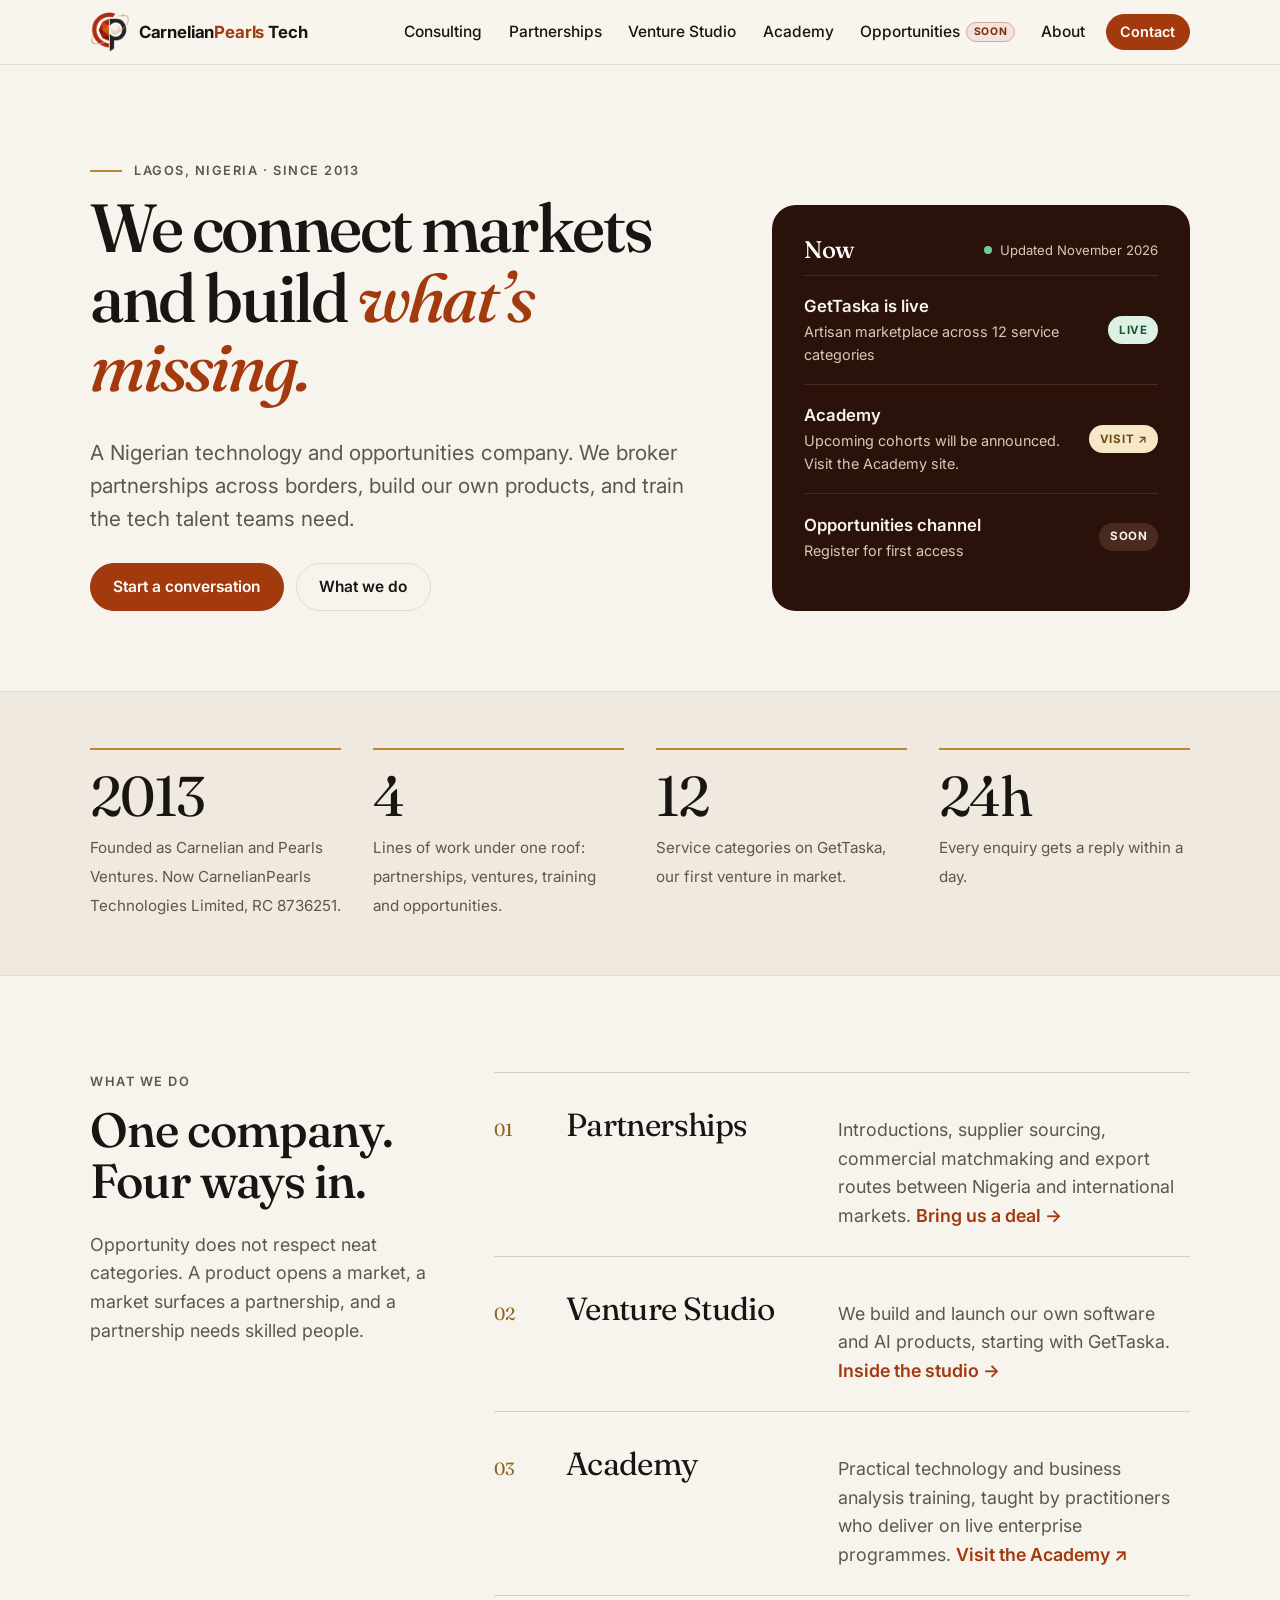
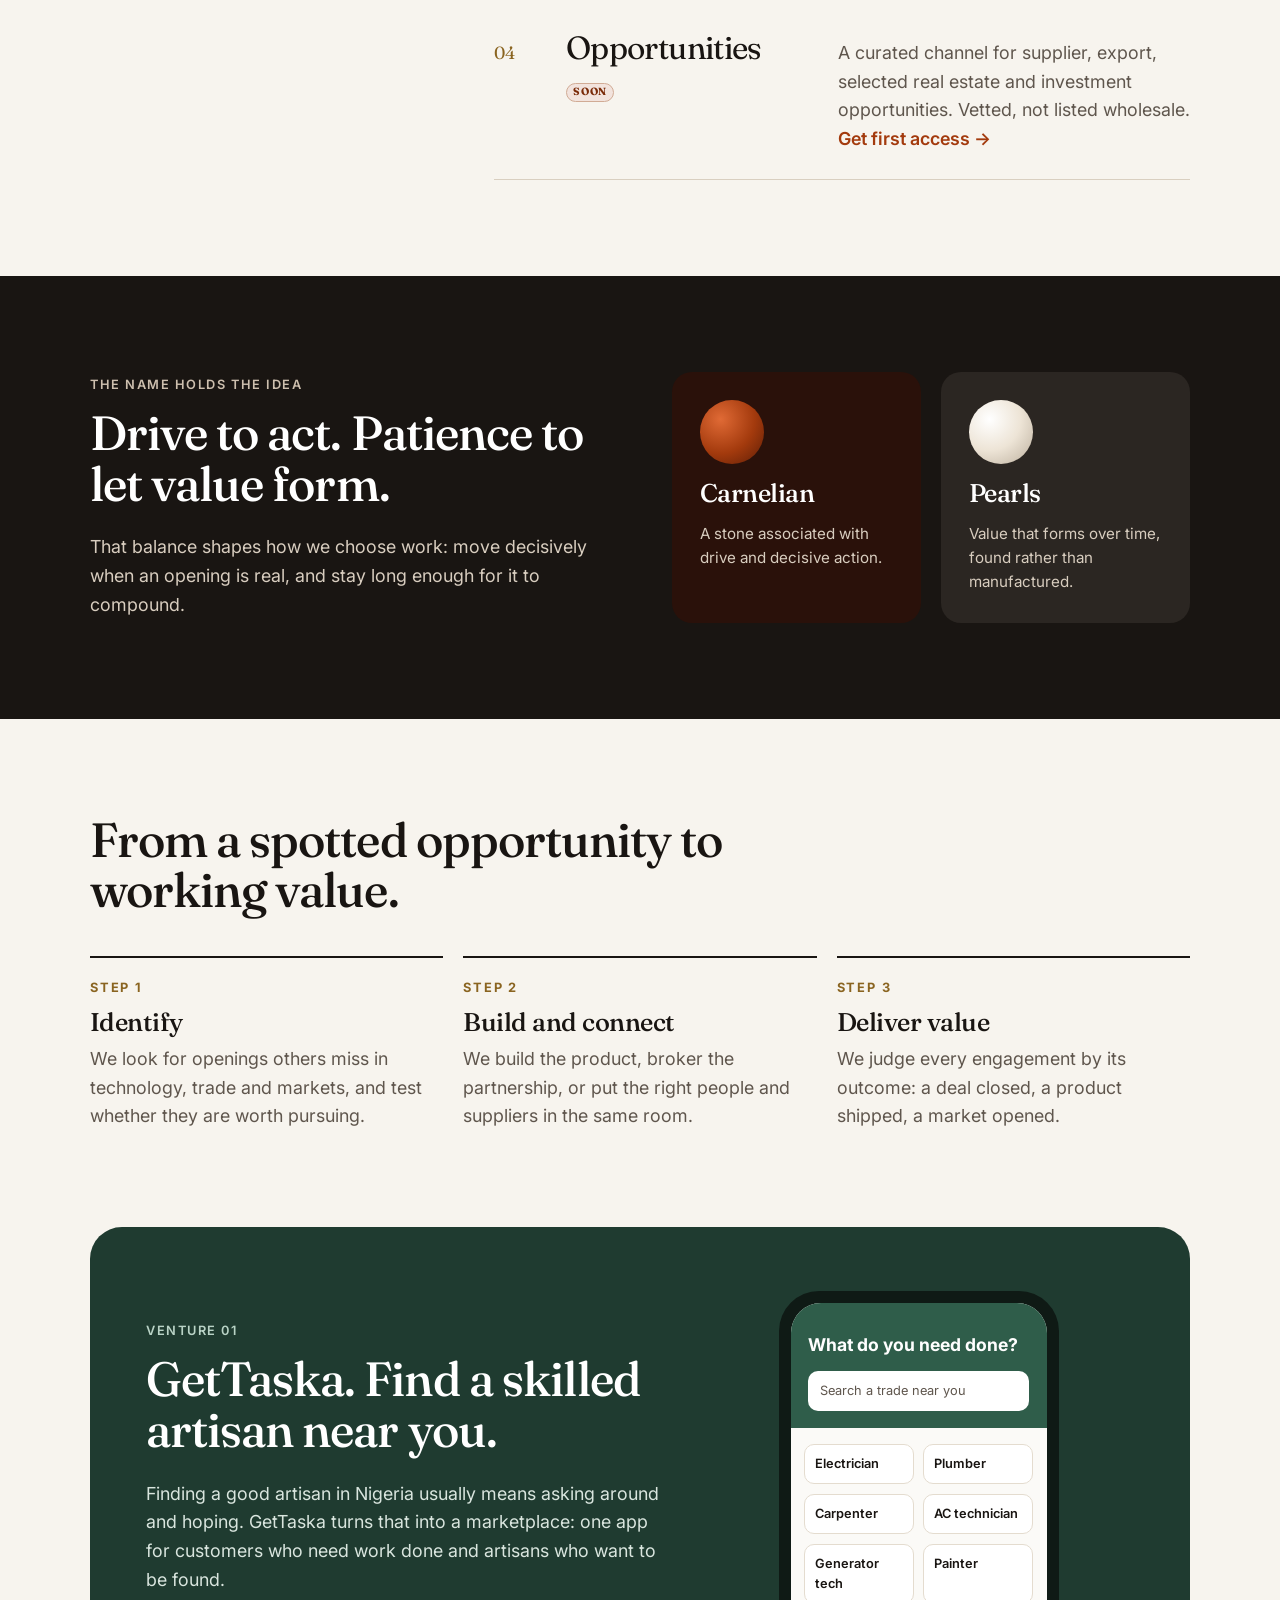
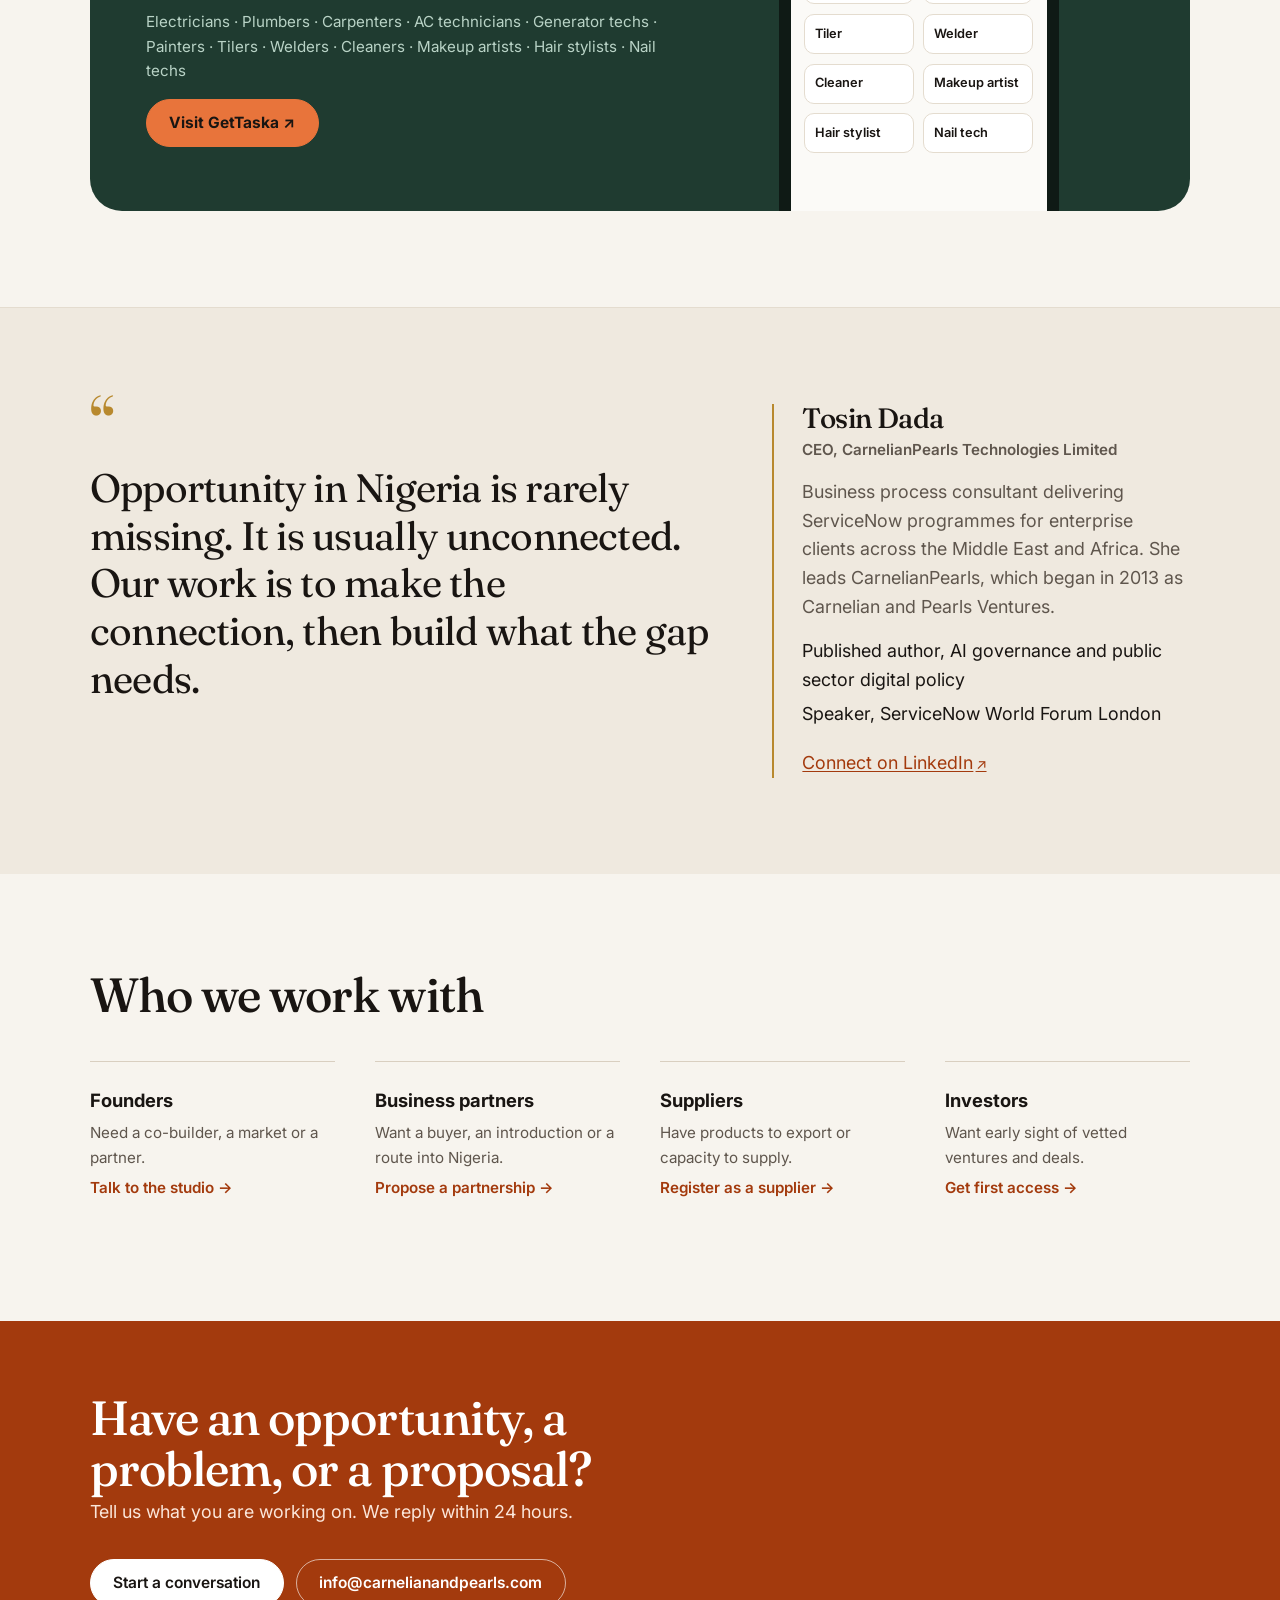
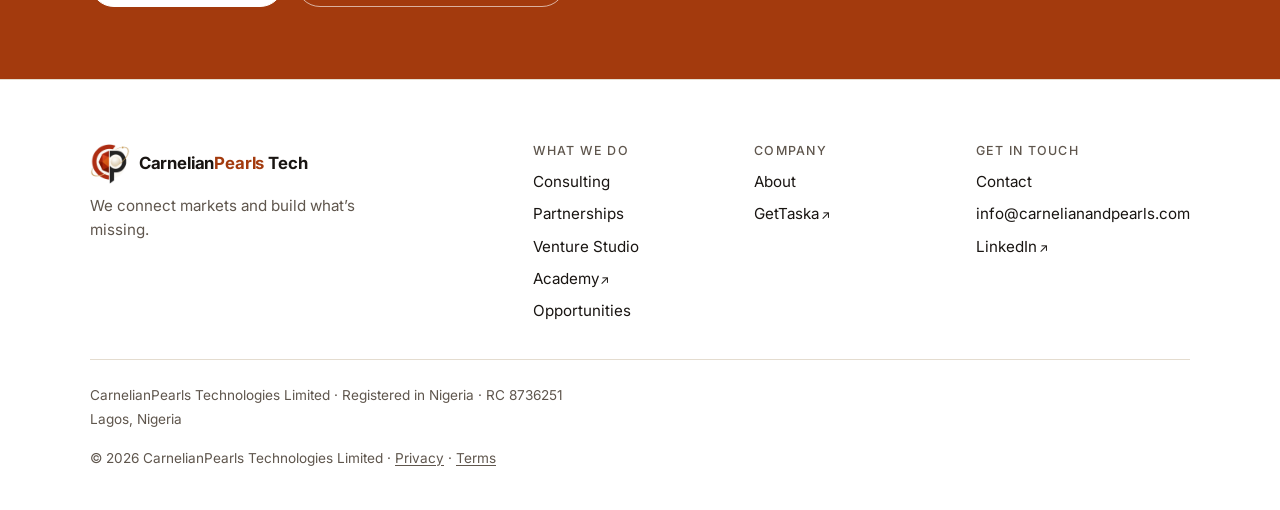
==== index.html @ 0b3ea075 "Add consulting page introducing Tosin Dada New /consulting/ page in first person: two-time ServiceNo" ====
<!doctype html>
<html lang="en-GB">
<head>
  <meta charset="UTF-8">
  <meta name="viewport" content="width=device-width, initial-scale=1">

  <title>CarnelianPearls Tech | A Nigerian Technology &amp; Opportunities Company</title>
  <meta name="description" content="CarnelianPearls Tech is a Nigerian technology and opportunities company, operating since 2013. We broker partnerships across borders, build our own products, and train tech talent.">
  <link rel="canonical" href="https://carnelianandpearls.com/">

  <!-- Open Graph / Twitter -->
  <meta property="og:type" content="website">
  <meta property="og:site_name" content="CarnelianPearls Tech">
  <meta property="og:title" content="CarnelianPearls Tech | A Nigerian Technology &amp; Opportunities Company">
  <meta property="og:description" content="We identify opportunities, build products and partnerships, and create value across borders. Based in Nigeria, working globally.">
  <meta property="og:url" content="https://carnelianandpearls.com/">
  <meta property="og:image" content="https://carnelianandpearls.com/assets/img/og-image.png">
  <meta property="og:image:width" content="1200">
  <meta property="og:image:height" content="630">
  <meta property="og:image:alt" content="CarnelianPearls Tech — a Nigerian technology and opportunities company">
  <meta name="twitter:card" content="summary_large_image">
  <meta name="twitter:title" content="CarnelianPearls Tech">
  <meta name="twitter:description" content="A Nigerian technology and opportunities company. Identify opportunities. Build solutions. Create value.">
  <meta name="twitter:image" content="https://carnelianandpearls.com/assets/img/og-image.png">

  <link rel="icon" href="assets/img/favicon-32.png" type="image/png" sizes="32x32">

  <link rel="icon" href="assets/img/favicon-48.png" type="image/png" sizes="48x48">

  <link rel="apple-touch-icon" href="assets/img/apple-touch-icon.png">
  <meta name="theme-color" content="#F7F4EE">

  <!-- One web font, with a system fallback so the page works offline -->
  <link rel="preconnect" href="https://fonts.googleapis.com">
  <link rel="preconnect" href="https://fonts.gstatic.com" crossorigin>
  <link rel="stylesheet" href="https://fonts.googleapis.com/css2?family=Fraunces:opsz,wght@9..144,400;9..144,500;9..144,600&family=Inter:wght@400;500;600;700&display=swap">

  <link rel="stylesheet" href="assets/css/styles.css">
  <script defer src="assets/js/main.js"></script>

  <script type="application/ld+json">
  {
    "@context": "https://schema.org",
    "@type": "Organization",
    "name": "CarnelianPearls Technologies Limited",
    "alternateName": "CarnelianPearls Tech",
    "url": "https://carnelianandpearls.com/",
    "description": "A Nigerian technology and opportunities company that identifies opportunities, builds products and partnerships, and creates value across borders.",
    "foundingLocation": "Nigeria",
    "foundingDate": "2013",
    "address": {
      "@type": "PostalAddress",
      "addressLocality": "Lagos",
      "addressCountry": "NG"
    },
    "email": "info@carnelianandpearls.com",
    "sameAs": [
      "https://www.linkedin.com/company/carnelianandpearls/",
      "https://gettaska.com"
    ]
  }
  </script>
</head>
<body>
  <a class="skip-link" href="#main">Skip to content</a>

  <!-- ============================= HEADER ============================= -->
  <header class="site-header">
    <div class="container site-header__inner">
      <!-- LOGO SLOT: swap the inline SVG + text below for an SVG logo when ready -->
      <a class="brand" href="./" aria-label="CarnelianPearls Tech, home">
        <img class="brand__mark" src="assets/img/logo-mark.png" alt="" width="40" height="40">
        <span class="brand__name">Carnelian<b>Pearls</b> Tech</span>
      </a>

      <div class="header-actions">
        <nav class="nav" id="primary-nav" aria-label="Primary">
          <ul class="nav__list">
            <li><a class="nav__link" href="consulting/">Consulting</a></li>
            <li><a class="nav__link" href="partnerships/">Partnerships</a></li>
            <li><a class="nav__link" href="venture-studio/">Venture Studio</a></li>
            <li><a class="nav__link" href="https://academy.carnelianandpearls.com">Academy</a></li>
            <li><a class="nav__link" href="opportunities/">Opportunities <span class="pill">Soon</span></a></li>
            <li><a class="nav__link" href="about/">About</a></li>
          </ul>
        </nav>
        <a class="btn btn--primary btn--small" href="contact/">Contact</a>
        <button class="nav-toggle" type="button" aria-expanded="false" aria-controls="primary-nav">
          <span class="visually-hidden">Menu</span>
          <span class="nav-toggle__bars" aria-hidden="true"></span>
        </button>
      </div>
    </div>
  </header>

  <main id="main">

    <!-- ============================== HERO ============================= -->
    <section class="hero2" aria-labelledby="hero-heading">
      <div class="container hero2__grid">
        <div>
          <p class="eyebrow hero2__kicker">Lagos, Nigeria &middot; Since 2013</p>
          <h1 id="hero-heading">We connect markets and build <em>what&rsquo;s missing.</em></h1>
          <p class="lead">A Nigerian technology and opportunities company. We broker partnerships across borders, build our own products, and train the tech talent teams need.</p>
          <div class="btn-row">
            <a class="btn btn--primary" href="contact/">Start a conversation</a>
            <a class="btn btn--secondary" href="#what-we-do">What we do</a>
          </div>
        </div>

        <aside class="now" aria-labelledby="now-heading">
          <div class="now__head">
            <h2 class="now__title" id="now-heading">Now</h2>
            <span class="now__updated">Updated November 2026</span>
          </div>
          <ul class="now__list">
            <li class="now__item">
              <a href="https://gettaska.com" target="_blank" rel="noopener">
                <span><span class="now__name">GetTaska is live</span><span class="now__meta">Artisan marketplace across 12 service categories</span></span>
                <span class="tag tag--live">Live</span>
              </a>
            </li>
            <li class="now__item">
              <a href="https://academy.carnelianandpearls.com" target="_blank" rel="noopener">
                <span><span class="now__name">Academy</span><span class="now__meta">Upcoming cohorts will be announced. Visit the Academy site.</span></span>
                <span class="tag tag--gold">Visit &#8599;</span>
              </a>
            </li>
            <li class="now__item">
              <a href="opportunities/">
                <span><span class="now__name">Opportunities channel</span><span class="now__meta">Register for first access</span></span>
                <span class="tag tag--soon">Soon</span>
              </a>
            </li>
          </ul>
        </aside>
      </div>
    </section>

    <!-- ========================= NUMBERS BAND ========================= -->
    <section class="numbers" aria-label="At a glance">
      <div class="container">
        <ul class="numbers__grid">
          <li class="numbers__item"><span class="numbers__value">2013</span><span class="numbers__label">Founded as Carnelian and Pearls Ventures. Now CarnelianPearls Technologies Limited, RC 8736251.</span></li>
          <li class="numbers__item"><span class="numbers__value">4</span><span class="numbers__label">Lines of work under one roof: partnerships, ventures, training and opportunities.</span></li>
          <li class="numbers__item"><span class="numbers__value">12</span><span class="numbers__label">Service categories on GetTaska, our first venture in market.</span></li>
          <li class="numbers__item"><span class="numbers__value">24h</span><span class="numbers__label">Every enquiry gets a reply within a day.</span></li>
        </ul>
      </div>
    </section>

    <!-- ========================= WHAT WE DO ========================== -->
    <section class="section" id="what-we-do" aria-labelledby="wwd-heading">
      <div class="container split">
        <div class="split__intro">
          <p class="eyebrow">What we do</p>
          <h2 id="wwd-heading">One company. Four ways in.</h2>
          <p>Opportunity does not respect neat categories. A product opens a market, a market surfaces a partnership, and a partnership needs skilled people.</p>
        </div>
        <ol class="work-list">
          <li><a href="partnerships/">
            <span class="work-list__name">Partnerships</span>
            <span class="work-list__desc">Introductions, supplier sourcing, commercial matchmaking and export routes between Nigeria and international markets. <span class="work-list__cta">Bring us a deal &rarr;</span></span>
          </a></li>
          <li><a href="venture-studio/">
            <span class="work-list__name">Venture Studio</span>
            <span class="work-list__desc">We build and launch our own software and AI products, starting with GetTaska. <span class="work-list__cta">Inside the studio &rarr;</span></span>
          </a></li>
          <li><a href="https://academy.carnelianandpearls.com" target="_blank" rel="noopener">
            <span class="work-list__name">Academy</span>
            <span class="work-list__desc">Practical technology and business analysis training, taught by practitioners who deliver on live enterprise programmes. <span class="work-list__cta">Visit the Academy &#8599;</span></span>
          </a></li>
          <li><a href="opportunities/">
            <span class="work-list__name">Opportunities <span class="pill">Soon</span></span>
            <span class="work-list__desc">A curated channel for supplier, export, selected real estate and investment opportunities. Vetted, not listed wholesale. <span class="work-list__cta">Get first access &rarr;</span></span>
          </a></li>
        </ol>
      </div>
    </section>

    <!-- ========================= THE NAME ============================ -->
    <section class="section name-band" aria-labelledby="name-heading">
      <div class="container name-band__grid">
        <div>
          <p class="eyebrow">The name holds the idea</p>
          <h2 id="name-heading">Drive to act. Patience to let value form.</h2>
          <p class="mb-0">That balance shapes how we choose work: move decisively when an opening is real, and stay long enough for it to compound.</p>
        </div>
        <div class="stones">
          <div class="stone stone--carnelian">
            <span class="stone__orb" aria-hidden="true"></span>
            <h3>Carnelian</h3>
            <p>A stone associated with drive and decisive action.</p>
          </div>
          <div class="stone stone--pearl">
            <span class="stone__orb" aria-hidden="true"></span>
            <h3>Pearls</h3>
            <p>Value that forms over time, found rather than manufactured.</p>
          </div>
        </div>
      </div>
    </section>

    <!-- ========================= HOW WE WORK ========================= -->
    <section class="section" aria-labelledby="how-heading">
      <div class="container">
        <div class="section__head">
          <h2 id="how-heading">From a spotted opportunity to working value.</h2>
        </div>
        <ol class="steps steps--ruled">
          <li class="step">
            <span class="step__num">STEP 1</span>
            <h3>Identify</h3>
            <p>We look for openings others miss in technology, trade and markets, and test whether they are worth pursuing.</p>
          </li>
          <li class="step">
            <span class="step__num">STEP 2</span>
            <h3>Build and connect</h3>
            <p>We build the product, broker the partnership, or put the right people and suppliers in the same room.</p>
          </li>
          <li class="step">
            <span class="step__num">STEP 3</span>
            <h3>Deliver value</h3>
            <p>We judge every engagement by its outcome: a deal closed, a product shipped, a market opened.</p>
          </li>
        </ol>
      </div>
    </section>

    <!-- ========================= GETTASKA ============================ -->
    <section class="section pt-0" id="gettaska" aria-labelledby="taska-heading">
      <div class="container">
        <div class="taska">
          <div class="taska__body">
            <p class="eyebrow">Venture 01</p>
            <h2 id="taska-heading">GetTaska. Find a skilled artisan near you.</h2>
            <p>Finding a good artisan in Nigeria usually means asking around and hoping. GetTaska turns that into a marketplace: one app for customers who need work done and artisans who want to be found.</p>
            <p class="taska__trades">Electricians &middot; Plumbers &middot; Carpenters &middot; AC technicians &middot; Generator techs &middot; Painters &middot; Tilers &middot; Welders &middot; Cleaners &middot; Makeup artists &middot; Hair stylists &middot; Nail techs</p>
            <div class="btn-row">
              <a class="btn btn--taska" href="https://gettaska.com" target="_blank" rel="noopener">Visit GetTaska &#8599;</a>
            </div>
          </div>
          <div class="phone" role="img" aria-label="GetTaska app screen showing trade categories">
            <div class="phone__screen" aria-hidden="true">
              <div class="phone__top">
                <span class="phone__q">What do you need done?</span>
                <span class="phone__search">Search a trade near you</span>
              </div>
              <ul class="phone__grid">
                <li>Electrician</li><li>Plumber</li><li>Carpenter</li><li>AC technician</li><li>Generator tech</li><li>Painter</li><li>Tiler</li><li>Welder</li><li>Cleaner</li><li>Makeup artist</li><li>Hair stylist</li><li>Nail tech</li>
              </ul>
            </div>
          </div>
        </div>
      </div>
    </section>

    <!-- ========================= FOUNDER ============================= -->
    <section class="section founder" aria-labelledby="founder-heading">
      <div class="container founder__grid">
        <blockquote>
          <p>Opportunity in Nigeria is rarely missing. It is usually unconnected. Our work is to make the connection, then build what the gap needs.</p>
        </blockquote>
        <div class="founder__bio">
          <h2 class="founder__name" id="founder-heading">Tosin Dada</h2>
          <p class="founder__role">CEO, CarnelianPearls Technologies Limited</p>
          <p>Business process consultant delivering ServiceNow programmes for enterprise clients across the Middle East and Africa. She leads CarnelianPearls, which began in 2013 as Carnelian and Pearls Ventures.</p>
          <ul class="founder__creds">
            <li>Published author, AI governance and public sector digital policy</li>
            <li>Speaker, ServiceNow World Forum London</li>
          </ul>
          <a class="ext" href="https://www.linkedin.com/company/carnelianandpearls/" target="_blank" rel="noopener">Connect on LinkedIn</a>
        </div>
      </div>
    </section>

    <!-- ========================= WHO WE WORK WITH ==================== -->
    <section class="section" aria-labelledby="who-heading">
      <div class="container">
        <div class="section__head">
          <h2 id="who-heading">Who we work with</h2>
        </div>
        <ul class="doors">
          <li><a href="contact/"><span class="doors__name">Founders</span><span class="doors__desc">Need a co-builder, a market or a partner.</span><span class="doors__cta">Talk to the studio &rarr;</span></a></li>
          <li><a href="contact/"><span class="doors__name">Business partners</span><span class="doors__desc">Want a buyer, an introduction or a route into Nigeria.</span><span class="doors__cta">Propose a partnership &rarr;</span></a></li>
          <li><a href="contact/"><span class="doors__name">Suppliers</span><span class="doors__desc">Have products to export or capacity to supply.</span><span class="doors__cta">Register as a supplier &rarr;</span></a></li>
          <li><a href="opportunities/"><span class="doors__name">Investors</span><span class="doors__desc">Want early sight of vetted ventures and deals.</span><span class="doors__cta">Get first access &rarr;</span></a></li>
        </ul>
      </div>
    </section>

    <!-- ========================= CLOSING CTA ========================= -->
    <section class="cta-band" aria-labelledby="cta-heading">
      <div class="container">
        <div class="cta-band__text">
          <h2 id="cta-heading">Have an opportunity, a problem, or a proposal?</h2>
          <p>Tell us what you are working on. We reply within 24 hours.</p>
        </div>
        <div class="btn-row">
          <a class="btn btn--primary" href="contact/">Start a conversation</a>
          <a class="btn btn--light-outline" href="mailto:info@carnelianandpearls.com">info@carnelianandpearls.com</a>
        </div>
      </div>
    </section>

  </main>

  <!-- ============================= FOOTER ============================ -->
  <footer class="site-footer">
    <div class="container">
      <div class="footer__top">
        <div class="footer__brand">
          <a class="brand" href="./" aria-label="CarnelianPearls Tech, home">
            <img class="brand__mark" src="assets/img/logo-mark.png" alt="" width="40" height="40">
            <span class="brand__name">Carnelian<b>Pearls</b> Tech</span>
          </a>
          <p class="footer__tag">We connect markets and build what&rsquo;s missing.</p>
        </div>
        <div class="footer__cols">
          <div class="footer__col">
            <h3>What we do</h3>
            <ul>
              <li><a href="consulting/">Consulting</a></li>
              <li><a href="partnerships/">Partnerships</a></li>
              <li><a href="venture-studio/">Venture Studio</a></li>
              <li><a class="ext" href="https://academy.carnelianandpearls.com" target="_blank" rel="noopener">Academy</a></li>
              <li><a href="opportunities/">Opportunities</a></li>
            </ul>
          </div>
          <div class="footer__col">
            <h3>Company</h3>
            <ul>
              <li><a href="about/">About</a></li>
              <li><a class="ext" href="https://gettaska.com" target="_blank" rel="noopener">GetTaska</a></li>
            </ul>
          </div>
          <div class="footer__col">
            <h3>Get in touch</h3>
            <ul>
              <li><a href="contact/">Contact</a></li>
              <li><a href="mailto:info@carnelianandpearls.com">info@carnelianandpearls.com</a></li>
              <!-- https://www.linkedin.com/company/carnelianandpearls/ external -->
              <li><a class="ext" href="https://www.linkedin.com/company/carnelianandpearls/" target="_blank" rel="noopener">LinkedIn</a></li>
            </ul>
          </div>
        </div>
      </div>
      <div class="footer__legal">
        <p>CarnelianPearls Technologies Limited &middot; Registered in Nigeria &middot; RC 8736251<br>
        Lagos, Nigeria</p>
        <p>&copy; 2026 CarnelianPearls Technologies Limited &middot; <a href="privacy/">Privacy</a> &middot; <a href="terms/">Terms</a></p>
      </div>
    </div>
  </footer>
</body>
</html>
---- assets/css/styles.css ----
/* ==========================================================================
   CarnelianPearls Tech - shared stylesheet
   One file for the whole site. Mobile-first. British English.
   Sections:
     1.  Design tokens
     2.  Reset and base
     3.  Typography
     4.  Layout primitives
     5.  Skip link and focus
     6.  Header and navigation
     7.  Buttons
     8.  Hero
     9.  Section intros and generic sections
     10. Cards (doorways)
     11. Steps (how we work)
     12. In focus / Taska block
     13. Audience strip
     14. Lists (page content)
     15. Closing CTA band
     16. Footer
     17. Contact page and forms
     18. Legal pages
     19. Utilities and reduced motion
     20. Responsive breakpoints
   ========================================================================== */

/* 1. Design tokens ------------------------------------------------------- */
:root {
  --ink:            #191512; /* near-black text */
  --muted:          #5F564D; /* secondary text */
  --bg:             #F7F4EE; /* pearl base */
  --surface:        #FFFFFF; /* cards */
  --line:           #E4DCCF; /* hairline borders */
  --carnelian:      #A33A0D; /* primary accent, carnelian */
  --carnelian-dark: #7A2A08; /* hover / active */
  --pearl:          #EFE9DF; /* tinted band for alt sections */
  --gold:           #B8892E; /* decorative rules and numerals */
  --gold-text:      #8A6420; /* gold that passes contrast for small text */
  --night:          #2A110A; /* deep carnelian for dark panels */

  --font-sans: "Inter", -apple-system, BlinkMacSystemFont, "Segoe UI", Roboto,
    Helvetica, Arial, sans-serif;
  --font-serif: "Fraunces", Georgia, "Times New Roman", serif;

  --maxw: 1180px;        /* max content width */
  --maxw-text: 70ch;     /* comfortable reading measure */
  --pad: clamp(1.25rem, 5vw, 2.5rem);          /* side padding */
  --section-y: clamp(3rem, 8vw, 6rem);         /* vertical rhythm */
  --radius: 10px;
  --header-h: 64px;
}

/* 2. Reset and base ------------------------------------------------------ */
*,
*::before,
*::after { box-sizing: border-box; }

html { -webkit-text-size-adjust: 100%; scroll-behavior: smooth; }

body {
  margin: 0;
  font-family: var(--font-sans);
  font-size: clamp(1rem, 0.96rem + 0.2vw, 1.125rem); /* 16 to 18px */
  line-height: 1.6;
  color: var(--ink);
  background: var(--bg);
  -webkit-font-smoothing: antialiased;
  text-rendering: optimizeLegibility;
}

img, svg { max-width: 100%; height: auto; display: block; }

a { color: var(--carnelian); text-decoration: underline; text-underline-offset: 2px; }
a:hover { color: var(--carnelian-dark); }

ul, ol { padding-left: 1.25rem; }

hr { border: 0; border-top: 1px solid var(--line); margin: 2rem 0; }

/* 3. Typography ---------------------------------------------------------- */
h1, h2, h3, h4 {
  line-height: 1.12;
  font-family: var(--font-serif);
  font-weight: 500;
  letter-spacing: -0.02em;
  margin: 0 0 0.5em;
  color: var(--ink);
}

h1 { font-size: clamp(2.4rem, 1.4rem + 4vw, 4.25rem); line-height: 1.02; letter-spacing: -0.035em; }
h2 { font-size: clamp(1.9rem, 1.3rem + 2.2vw, 3rem); line-height: 1.06; }
h3 { font-size: clamp(1.15rem, 1rem + 0.7vw, 1.4rem); }
h4 { font-size: 1.05rem; }

p { margin: 0 0 1rem; }

.lead {
  font-size: clamp(1.1rem, 1rem + 0.6vw, 1.3rem);
  color: var(--muted);
  max-width: var(--maxw-text);
}

.eyebrow {
  text-transform: uppercase;
  letter-spacing: 0.12em;
  font-size: 0.8rem;
  font-weight: 600;
  color: var(--muted);
  margin: 0 0 0.75rem;
}

/* 4. Layout primitives --------------------------------------------------- */
.container {
  width: 100%;
  max-width: var(--maxw);
  margin-inline: auto;
  padding-inline: var(--pad);
}

main { display: block; }

.section { padding-block: var(--section-y); }
.section--pearl { background: var(--pearl); }
.section--tight { padding-block: clamp(2rem, 5vw, 3.5rem); }

.measure { max-width: var(--maxw-text); }

.section__head { max-width: var(--maxw-text); margin-bottom: clamp(1.5rem, 4vw, 2.5rem); }
.section__head p { color: var(--muted); }

/* 5. Skip link and focus ------------------------------------------------- */
.skip-link {
  position: absolute;
  left: 0; top: 0;
  transform: translateY(-120%);
  background: var(--ink);
  color: #fff;
  padding: 0.65rem 1rem;
  border-radius: 0 0 var(--radius) 0;
  z-index: 1000;
  text-decoration: none;
  transition: transform 0.15s ease;
}
.skip-link:focus { transform: translateY(0); color: #fff; }

:focus-visible {
  outline: 3px solid var(--carnelian);
  outline-offset: 2px;
  border-radius: 2px;
}

/* 6. Header and navigation ----------------------------------------------- */
.site-header {
  position: sticky;
  top: 0;
  z-index: 100;
  background: color-mix(in srgb, var(--bg) 88%, transparent);
  -webkit-backdrop-filter: saturate(1.4) blur(8px);
  backdrop-filter: saturate(1.4) blur(8px);
  border-bottom: 1px solid var(--line);
}

.site-header__inner {
  display: flex;
  align-items: center;
  justify-content: space-between;
  gap: 1rem;
  min-height: var(--header-h);
}

/* Wordmark / logo slot */
.brand {
  display: inline-flex;
  align-items: center;
  gap: 0.55rem;
  font-weight: 700;
  font-size: 1.05rem;
  letter-spacing: -0.01em;
  color: var(--ink);
  text-decoration: none;
  white-space: nowrap;
}
.brand:hover { color: var(--ink); }
.brand__mark { width: 40px; height: 40px; flex: 0 0 auto; object-fit: contain; }
.brand__name b { color: var(--carnelian); font-weight: 700; }
.footer__col h3, .step h3 { font-family: var(--font-sans); }

/* Primary nav */
.nav { display: flex; align-items: center; gap: 0.25rem; }
.nav__list {
  display: flex;
  align-items: center;
  gap: 0.25rem;
  list-style: none;
  margin: 0;
  padding: 0;
}
.nav__link {
  display: inline-flex;
  align-items: center;
  gap: 0.4rem;
  padding: 0.5rem 0.7rem;
  border-radius: 8px;
  color: var(--ink);
  text-decoration: none;
  font-weight: 500;
  font-size: 0.97rem;
}
.nav__link:hover { color: var(--carnelian-dark); background: var(--pearl); }
.nav__link[aria-current="page"] { color: var(--carnelian); }

.pill {
  display: inline-block;
  font-size: 0.65rem;
  font-weight: 700;
  letter-spacing: 0.06em;
  text-transform: uppercase;
  color: var(--carnelian-dark);
  background: color-mix(in srgb, var(--carnelian) 14%, var(--surface));
  border: 1px solid color-mix(in srgb, var(--carnelian) 30%, var(--line));
  padding: 0.1rem 0.4rem;
  border-radius: 999px;
  line-height: 1.4;
}

/* Hamburger toggle (hidden on desktop) */
.nav-toggle {
  display: none;
  align-items: center;
  justify-content: center;
  width: 44px;
  height: 44px;
  background: transparent;
  border: 1px solid var(--line);
  border-radius: 8px;
  cursor: pointer;
  color: var(--ink);
}
.nav-toggle:hover { background: var(--pearl); }
.nav-toggle__bars,
.nav-toggle__bars::before,
.nav-toggle__bars::after {
  content: "";
  display: block;
  width: 20px;
  height: 2px;
  background: currentColor;
  border-radius: 2px;
  transition: transform 0.2s ease, opacity 0.2s ease;
}
.nav-toggle__bars { position: relative; }
.nav-toggle__bars::before { position: absolute; top: -6px; }
.nav-toggle__bars::after  { position: absolute; top: 6px; }
.nav-toggle[aria-expanded="true"] .nav-toggle__bars { background: transparent; }
.nav-toggle[aria-expanded="true"] .nav-toggle__bars::before { top: 0; transform: rotate(45deg); }
.nav-toggle[aria-expanded="true"] .nav-toggle__bars::after  { top: 0; transform: rotate(-45deg); }

.header-actions { display: flex; align-items: center; gap: 0.6rem; }

/* 7. Buttons ------------------------------------------------------------- */
.btn {
  display: inline-flex;
  align-items: center;
  justify-content: center;
  gap: 0.45rem;
  font: inherit;
  font-weight: 600;
  font-size: 0.97rem;
  line-height: 1.2;
  padding: 0.85rem 1.4rem;
  border-radius: 999px;
  border: 1.5px solid transparent;
  text-decoration: none;
  cursor: pointer;
  transition: background-color 0.15s ease, border-color 0.15s ease, color 0.15s ease;
  white-space: nowrap;
}
.btn--primary { background: var(--carnelian); color: #fff; border-color: var(--carnelian); }
.btn--primary:hover { background: var(--carnelian-dark); border-color: var(--carnelian-dark); color: #fff; }
.btn--secondary { background: transparent; color: var(--ink); border-color: var(--line); }
.btn--secondary:hover { border-color: var(--carnelian); color: var(--carnelian-dark); background: var(--surface); }
.btn--small { padding: 0.5rem 0.85rem; font-size: 0.9rem; }
.btn--block { width: 100%; }

.btn-row { display: flex; flex-wrap: wrap; gap: 0.75rem; }

/* Inline arrow link */
.arrow-link {
  display: inline-flex;
  align-items: center;
  gap: 0.3rem;
  font-weight: 600;
  text-decoration: none;
}
.arrow-link::after { content: "\2192"; transition: transform 0.15s ease; }
.arrow-link:hover::after { transform: translateX(3px); }

/* 8. Hero ---------------------------------------------------------------- */
.hero { position: relative; overflow: hidden; }
.hero__inner {
  position: relative;
  z-index: 1;
  padding-block: clamp(3rem, 9vw, 6.5rem);
  max-width: 56ch;
}
.hero h1 { margin-bottom: 0.5em; }
.hero .lead { margin-bottom: 1.75rem; }
.hero__motif {
  position: absolute;
  z-index: 0;
  inset: 0 0 0 auto;
  width: min(48%, 560px);
  pointer-events: none;
  opacity: 0.85;
}
@media (max-width: 700px) {
  .hero__motif { width: min(58%, 320px); inset: -4% -6% auto auto; height: 320px; opacity: 0.45; }
}

/* 9. Section intros and generic content ---------------------------------- */
.prose { max-width: var(--maxw-text); }
.prose h2 { margin-top: 2rem; }
.prose h2:first-child { margin-top: 0; }
.prose p { color: var(--ink); }
.prose .muted { color: var(--muted); }

/* 10. Cards (doorways) --------------------------------------------------- */
.card-grid {
  display: grid;
  grid-template-columns: 1fr;
  gap: 1.25rem;
}
.card {
  display: flex;
  flex-direction: column;
  gap: 0.6rem;
  background: var(--surface);
  border: 1px solid var(--line);
  border-radius: var(--radius);
  padding: clamp(1.25rem, 3vw, 1.75rem);
  height: 100%;
}
.card__title {
  display: flex;
  align-items: center;
  gap: 0.5rem;
  margin: 0;
  font-size: 1.5rem;
}
.card p { color: var(--muted); margin: 0; flex: 1; }
.card .arrow-link { margin-top: 0.4rem; }

/* 11. Steps (how we work) ------------------------------------------------ */
.steps {
  display: grid;
  grid-template-columns: 1fr;
  gap: 1.25rem;
  counter-reset: step;
  list-style: none;
  padding: 0;
  margin: 0;
}
.step {
  position: relative;
  padding: 1.25rem 1.25rem 1.25rem 1.25rem;
  background: var(--surface);
  border: 1px solid var(--line);
  border-radius: var(--radius);
}
.step__num {
  display: inline-flex;
  align-items: center;
  justify-content: center;
  width: 2rem;
  height: 2rem;
  border-radius: 999px;
  background: color-mix(in srgb, var(--carnelian) 12%, var(--surface));
  color: var(--carnelian-dark);
  font-weight: 700;
  font-size: 0.9rem;
  margin-bottom: 0.6rem;
  border: 1px solid color-mix(in srgb, var(--carnelian) 25%, var(--line));
}
.step h3 { margin: 0 0 0.25rem; font-size: 1.1rem; }
.step p { margin: 0; color: var(--muted); }

/* 12. In focus / Taska block --------------------------------------------- */
.feature {
  display: grid;
  gap: clamp(1.25rem, 4vw, 2.5rem);
  align-items: center;
  grid-template-columns: 1fr;
  background: var(--surface);
  border: 1px solid var(--line);
  border-radius: var(--radius);
  padding: clamp(1.5rem, 4vw, 2.5rem);
}
.feature__body h2,
.feature__body h3 { margin-top: 0; }
.feature__body p { color: var(--muted); }
.feature__motif {
  align-self: stretch;
  min-height: 180px;
  border-radius: var(--radius);
  background:
    radial-gradient(circle at 70% 30%, color-mix(in srgb, var(--carnelian) 22%, transparent), transparent 60%),
    var(--pearl);
  display: grid;
  place-items: center;
}

/* 13. Audience strip ----------------------------------------------------- */
.audience {
  display: flex;
  flex-wrap: wrap;
  gap: 0.5rem 0.75rem;
  align-items: center;
  list-style: none;
  margin: 0 0 1rem;
  padding: 0;
}
.audience li {
  font-weight: 600;
  color: var(--ink);
}
.audience li:not(:last-child)::after {
  content: "\00B7";
  color: var(--carnelian);
  margin-left: 0.75rem;
  font-weight: 700;
}

/* 14. Page content lists ------------------------------------------------- */
.feature-list {
  list-style: none;
  padding: 0;
  margin: 0;
  display: grid;
  gap: 1rem;
}
.feature-list li {
  padding-left: 1.6rem;
  position: relative;
}
.feature-list li::before {
  content: "";
  position: absolute;
  left: 0;
  top: 0.55em;
  width: 0.6rem;
  height: 0.6rem;
  border-radius: 999px;
  background: var(--carnelian);
}
.feature-list strong { display: block; }
.feature-list span { color: var(--muted); }

.check-list { list-style: none; padding: 0; margin: 0; display: grid; gap: 0.65rem; }
.check-list li { position: relative; padding-left: 1.6rem; }
.check-list li::before {
  content: "\2713";
  position: absolute;
  left: 0;
  color: var(--carnelian);
  font-weight: 700;
}

/* 15. Closing CTA band --------------------------------------------------- */
.cta-band { background: var(--carnelian); color: #fff; }
.cta-band .container { padding-block: clamp(2.5rem, 7vw, 4.5rem); }
.cta-band h2 { color: #fff; max-width: 24ch; }
.cta-band p { color: #FBE6DA; max-width: 50ch; }
.cta-band .btn--primary { background: #fff; color: var(--ink); border-color: #fff; }
.cta-band .btn--primary:hover { background: var(--night); color: #fff; border-color: var(--night); }

/* 16. Footer ------------------------------------------------------------- */
.site-footer {
  background: var(--surface);
  border-top: 1px solid var(--line);
  padding-block: clamp(2.5rem, 6vw, 4rem) 1.5rem;
  font-size: 0.95rem;
}
.footer__top {
  display: grid;
  gap: 2rem;
  grid-template-columns: 1fr;
}
.footer__brand .brand { margin-bottom: 0.6rem; }
.footer__tag { color: var(--muted); max-width: 32ch; margin: 0; }
.footer__cols {
  display: grid;
  grid-template-columns: repeat(2, minmax(0, 1fr));
  gap: 1.5rem 1rem;
}
.footer__col h3 {
  font-size: 0.78rem;
  text-transform: uppercase;
  letter-spacing: 0.1em;
  color: var(--muted);
  margin: 0 0 0.75rem;
}
.footer__col ul { list-style: none; margin: 0; padding: 0; display: grid; gap: 0.5rem; }
.footer__col a { color: var(--ink); text-decoration: none; }
.footer__col a:hover { color: var(--carnelian-dark); text-decoration: underline; }
.footer__legal {
  margin-top: 2.25rem;
  padding-top: 1.5rem;
  border-top: 1px solid var(--line);
  color: var(--muted);
  font-size: 0.85rem;
  line-height: 1.7;
}
.footer__legal a { color: var(--muted); }
.footer__legal a:hover { color: var(--carnelian-dark); }
.ext::after { content: "\2197"; font-size: 0.8em; margin-left: 0.15em; }

/* 17. Contact page and forms --------------------------------------------- */
.contact-grid {
  display: grid;
  gap: clamp(1.5rem, 5vw, 3rem);
  grid-template-columns: 1fr;
  align-items: start;
}
.form-card {
  background: var(--surface);
  border: 1px solid var(--line);
  border-radius: var(--radius);
  padding: clamp(1.25rem, 4vw, 2rem);
}
.field { display: grid; gap: 0.35rem; margin-bottom: 1rem; }
.field label { font-weight: 600; font-size: 0.95rem; }
.field .optional { color: var(--muted); font-weight: 400; }
.field input,
.field select,
.field textarea {
  font: inherit;
  color: var(--ink);
  background: var(--bg);
  border: 1px solid var(--line);
  border-radius: 8px;
  padding: 0.65rem 0.8rem;
  width: 100%;
}
.field textarea { resize: vertical; min-height: 7rem; }
.field input:focus,
.field select:focus,
.field textarea:focus {
  outline: 3px solid color-mix(in srgb, var(--carnelian) 45%, transparent);
  outline-offset: 1px;
  border-color: var(--carnelian);
}
.form-note { color: var(--muted); font-size: 0.85rem; margin: 0.5rem 0 0; }
.form-status { margin-top: 0.85rem; font-size: 0.9rem; color: var(--carnelian-dark); min-height: 1.2em; }

.direct-card { background: var(--pearl); border: 1px solid var(--line); border-radius: var(--radius); padding: clamp(1.25rem, 4vw, 2rem); }
.direct-card h2 { font-size: 1.3rem; }
.intent-list { list-style: none; margin: 1rem 0 0; padding: 0; display: grid; gap: 0.6rem; }
.intent-list a {
  display: flex;
  align-items: center;
  justify-content: space-between;
  gap: 0.75rem;
  padding: 0.85rem 1rem;
  background: var(--surface);
  border: 1px solid var(--line);
  border-radius: 8px;
  text-decoration: none;
  color: var(--ink);
  font-weight: 500;
}
.intent-list a:hover { border-color: var(--carnelian); color: var(--carnelian-dark); }
.intent-list a::after { content: "\2192"; color: var(--carnelian); }
.email-line { font-size: 1.05rem; font-weight: 600; word-break: break-word; }

/* 18. Legal pages -------------------------------------------------------- */
.legal { padding-block: var(--section-y); }
.legal .prose h2 { font-size: 1.3rem; }
.legal .prose h3 { font-size: 1.1rem; }
.legal .updated { color: var(--muted); font-size: 0.9rem; }
.placeholder-note {
  background: color-mix(in srgb, var(--carnelian) 8%, var(--surface));
  border: 1px solid color-mix(in srgb, var(--carnelian) 25%, var(--line));
  border-radius: var(--radius);
  padding: 1rem 1.15rem;
  margin: 0 0 2rem;
  font-size: 0.9rem;
  color: var(--ink);
}

/* 19. Utilities and reduced motion --------------------------------------- */
.visually-hidden {
  position: absolute !important;
  width: 1px; height: 1px;
  padding: 0; margin: -1px;
  overflow: hidden; clip: rect(0 0 0 0);
  white-space: nowrap; border: 0;
}
.text-center { text-align: center; }
.mt-0 { margin-top: 0; }
.mb-0 { margin-bottom: 0; }
.stack > * + * { margin-top: 1rem; }

@media (prefers-reduced-motion: reduce) {
  html { scroll-behavior: auto; }
  *, *::before, *::after {
    animation-duration: 0.001ms !important;
    animation-iteration-count: 1 !important;
    transition-duration: 0.001ms !important;
    scroll-behavior: auto !important;
  }
}

/* 20. Responsive breakpoints --------------------------------------------- */

/* >= 640px : two-column footer cols, side-by-side CTA */
@media (min-width: 640px) {
  .steps { grid-template-columns: repeat(3, 1fr); }
  .cta-band .container {
    display: flex;
    align-items: center;
    justify-content: space-between;
    gap: 2rem;
    flex-wrap: wrap;
  }
  .cta-band__text { max-width: 38rem; }
  .cta-band h2 { margin-bottom: 0.25rem; }
  .cta-band p { margin-bottom: 0; }
}

/* >= 768px : contact two-up, feature two-up, footer layout */
@media (min-width: 768px) {
  .contact-grid { grid-template-columns: 1.1fr 0.9fr; }
  .feature { grid-template-columns: 1.4fr 1fr; }
  .feature__media-first .feature__motif { order: -1; }
  .footer__top { grid-template-columns: 1.2fr 2fr; gap: 3rem; }
  .footer__cols { grid-template-columns: repeat(3, 1fr); }
}

/* >= 900px : three doorway cards in a row */
@media (min-width: 900px) {
  .card-grid--3 { grid-template-columns: repeat(3, 1fr); }
}

/* Desktop navigation >= 880px */
@media (min-width: 880px) {
  .nav-toggle { display: none; }
}

/* Four-step variant: 2-up then 4-up */
@media (min-width: 560px) { .steps--4 { grid-template-columns: repeat(2, 1fr); } }
@media (min-width: 980px) { .steps--4 { grid-template-columns: repeat(4, 1fr); } }

/* Mobile navigation < 880px ---------------------------------------------- */
@media (max-width: 879.98px) {
  .nav-toggle { display: inline-flex; }
  .nav {
    position: fixed;
    inset: var(--header-h) 0 auto 0;
    background: var(--bg);
    border-bottom: 1px solid var(--line);
    box-shadow: 0 12px 24px -16px rgba(26, 23, 20, 0.35);
    padding: 0.75rem var(--pad) 1.25rem;
    transform: translateY(-130%);
    transition: transform 0.22s ease;
    visibility: hidden;
  }
  .nav[data-open="true"] { transform: translateY(0); visibility: visible; }
  .nav__list { flex-direction: column; align-items: stretch; gap: 0.1rem; }
  .nav__link { padding: 0.85rem 0.6rem; font-size: 1.05rem; border-radius: 8px; }
  .nav__link:hover { background: var(--pearl); }
}


/* ==========================================================================
   21. Homepage v2 components (Nov 2026 redesign)
   ========================================================================== */

/* Hero: headline left, "Now" panel right */
.hero2 { padding-block: clamp(3rem, 9vw, 6rem) clamp(3rem, 7vw, 5rem); }
.hero2__grid { display: grid; gap: clamp(2rem, 5vw, 3.5rem); align-items: end; }
.hero2__kicker { display: flex; align-items: center; gap: 0.75rem; }
.hero2__kicker::before { content: ""; width: 2rem; height: 2px; background: var(--gold); }
.hero2 h1 em { font-style: italic; color: var(--carnelian); }
.hero2 .lead { color: var(--muted); margin-bottom: 1.75rem; }

.now {
  background: var(--night);
  color: #F7F4EE;
  border-radius: 24px;
  padding: clamp(1.5rem, 4vw, 2rem);
}
.now__head { display: flex; align-items: center; justify-content: space-between; gap: 1rem; padding-bottom: 0.75rem; }
.now__title { font-family: var(--font-serif); font-size: 1.5rem; margin: 0; color: #fff; }
.now__updated { font-size: 0.82rem; color: #D8C9B6; display: inline-flex; align-items: center; gap: 0.5rem; }
.now__updated::before { content: ""; width: 8px; height: 8px; border-radius: 999px; background: #6FCF97; }
.now__list { list-style: none; margin: 0; padding: 0; }
.now__item a {
  display: flex; align-items: center; justify-content: space-between; gap: 1rem;
  padding: 1.1rem 0; border-top: 1px solid #4A2A1F; color: #F7F4EE; text-decoration: none;
}
.now__item a:hover .now__name { text-decoration: underline; }
.now__name { display: block; font-weight: 600; font-size: 1.05rem; }
.now__meta { display: block; font-size: 0.9rem; color: #D8C9B6; }
.tag {
  flex: 0 0 auto; font-size: 0.72rem; font-weight: 700; letter-spacing: 0.06em; text-transform: uppercase;
  border-radius: 999px; padding: 0.3rem 0.65rem; white-space: nowrap;
}
.tag--live { background: #DDF2E5; color: #1C5435; }
.tag--gold { background: #F6E7C8; color: #6B4A0E; }
.tag--soon { background: #4A2A1F; color: #F7F4EE; }

/* Numbers band */
.numbers { background: var(--pearl); border-block: 1px solid var(--line); }
.numbers__grid { list-style: none; margin: 0; padding: clamp(2.5rem, 6vw, 3.5rem) 0; display: grid; gap: 2rem; grid-template-columns: 1fr; }
.numbers__item { border-top: 2px solid var(--gold); padding-top: 1.1rem; }
.numbers__value { display: block; font-family: var(--font-serif); font-size: clamp(2.6rem, 2rem + 2vw, 3.5rem); line-height: 1; letter-spacing: -0.03em; margin-bottom: 0.6rem; }
.numbers__label { color: var(--muted); font-size: 0.95rem; line-height: 1.5; }

/* What we do: numbered editorial list */
.split { display: grid; gap: clamp(2rem, 5vw, 3.5rem); }
.split__intro p { color: var(--muted); }
.work-list { list-style: none; margin: 0; padding: 0; border-bottom: 1px solid #D9CFC0; counter-reset: work; }
.work-list li { counter-increment: work; }
.work-list a {
  display: grid; gap: 0.5rem 2rem; padding: 1.6rem 0; border-top: 1px solid #D9CFC0;
  color: var(--ink); text-decoration: none; grid-template-columns: 2.5rem 1fr;
}
.work-list a::before { content: counter(work, decimal-leading-zero); font-family: var(--font-serif); color: var(--gold-text); font-size: 1.1rem; padding-top: 0.45rem; }
.work-list__name { font-family: var(--font-serif); font-size: clamp(1.6rem, 1.3rem + 1vw, 2rem); letter-spacing: -0.02em; display: flex; align-items: center; gap: 0.6rem; flex-wrap: wrap; }
.work-list__desc { grid-column: 2; color: var(--muted); }
.work-list__cta { color: var(--carnelian); font-weight: 600; white-space: nowrap; }
.work-list a:hover .work-list__name { color: var(--carnelian-dark); }

/* The name section */
.name-band { background: var(--ink); color: #F7F4EE; }
.name-band h2 { color: #fff; }
.name-band .eyebrow { color: #CDBFAE; }
.name-band p { color: #D8CDBF; }
.name-band__grid { display: grid; gap: clamp(2rem, 5vw, 4rem); align-items: center; }
.stones { display: grid; grid-template-columns: repeat(2, minmax(0, 1fr)); gap: 1.25rem; }
.stone { border-radius: 20px; padding: clamp(1.25rem, 3vw, 1.75rem); display: flex; flex-direction: column; gap: 0.9rem; }
.stone--carnelian { background: var(--night); }
.stone--pearl { background: #2B2622; }
.stone__orb { width: 64px; height: 64px; border-radius: 999px; }
.stone--carnelian .stone__orb { background: radial-gradient(circle at 32% 30%, #E06A35, #A33A0D 55%, #5C1D06); }
.stone--pearl .stone__orb { background: radial-gradient(circle at 32% 30%, #FFFFFF, #EDE4D6 50%, #BBAE9C); }
.stone h3 { color: #fff; margin: 0; font-size: 1.6rem; }
.stone p { margin: 0; font-size: 0.95rem; }

/* How we work: ruled steps */
.steps--ruled .step { background: transparent; border: 0; border-top: 2px solid var(--ink); border-radius: 0; padding: 1.25rem 0 0; }
.steps--ruled .step__num { all: unset; display: block; font-size: 0.8rem; font-weight: 700; letter-spacing: 0.14em; color: var(--gold-text); margin-bottom: 0.6rem; }
.steps--ruled .step h3 { font-family: var(--font-serif); font-size: 1.6rem; margin-bottom: 0.5rem; }

/* GetTaska block */
.taska {
  background: #1F3B30; color: #F4F1EA; border-radius: 32px; overflow: hidden;
  padding: clamp(2rem, 6vw, 4rem) clamp(1.5rem, 5vw, 3.5rem) 0;
  display: grid; gap: 2.5rem; align-items: end;
}
.taska h2 { color: #fff; }
.taska .eyebrow { color: #B9D3C6; }
.taska__body { padding-bottom: clamp(2rem, 6vw, 4rem); }
.taska__body p { color: #D9E5DE; }
.taska__trades { color: #B9D3C6 !important; font-size: 0.95rem; }
.btn--taska { background: #E8743B; color: var(--ink); border-color: #E8743B; font-weight: 700; }
.btn--taska:hover { background: #fff; border-color: #fff; color: var(--ink); }
.phone { justify-self: center; width: 280px; height: 520px; background: #0F1A15; border-radius: 40px 40px 0 0; padding: 12px 12px 0; }
.phone__screen { height: 100%; background: #FBFAF7; border-radius: 30px 30px 0 0; overflow: hidden; display: flex; flex-direction: column; color: var(--ink); }
.phone__top { background: #2F5D4A; padding: 1.75rem 1.1rem 1.1rem; display: grid; gap: 0.75rem; }
.phone__q { color: #fff; font-weight: 700; font-size: 1.1rem; }
.phone__search { background: #fff; border-radius: 10px; padding: 0.6rem 0.75rem; font-size: 0.8rem; color: var(--muted); }
.phone__grid { list-style: none; margin: 0; padding: 1rem 0.85rem; display: grid; grid-template-columns: repeat(2, minmax(0, 1fr)); gap: 0.6rem; }
.phone__grid li { background: #fff; border: 1px solid var(--line); border-radius: 10px; padding: 0.55rem 0.6rem; font-size: 0.8rem; font-weight: 600; }

/* Founder quote */
.founder { background: var(--pearl); border-top: 1px solid var(--line); }
.founder__grid { display: grid; gap: clamp(2rem, 5vw, 3.5rem); align-items: start; }
.founder blockquote { margin: 0; }
.founder blockquote p { font-family: var(--font-serif); font-size: clamp(1.6rem, 1.2rem + 1.6vw, 2.5rem); line-height: 1.2; letter-spacing: -0.02em; color: var(--ink); margin: 0; }
.founder blockquote p::before { content: "\201C"; display: block; font-size: 5rem; line-height: 0.6; color: var(--gold); margin-bottom: 0.75rem; }
.founder__bio { border-left: 2px solid var(--gold); padding-left: 1.75rem; }
.founder__name { font-family: var(--font-serif); font-size: 1.75rem; margin: 0 0 0.25rem; }
.founder__role { font-weight: 600; color: var(--muted); font-size: 0.95rem; margin-bottom: 1rem; }
.founder__bio p { color: var(--muted); }
.founder__creds { list-style: none; margin: 0 0 1.25rem; padding: 0; display: grid; gap: 0.35rem; }

/* Who we work with */
.doors { list-style: none; margin: 0; padding: 0; display: grid; gap: 0 2.5rem; grid-template-columns: 1fr; }
.doors a { display: flex; flex-direction: column; gap: 0.4rem; padding: 1.5rem 0; border-top: 1px solid #D9CFC0; color: var(--ink); text-decoration: none; }
.doors__name { font-weight: 700; font-size: 1.15rem; }
.doors__desc { color: var(--muted); font-size: 0.95rem; }
.doors__cta { color: var(--carnelian); font-weight: 600; font-size: 0.95rem; }
.doors a:hover .doors__name { color: var(--carnelian-dark); }

@media (min-width: 640px) {
  .numbers__grid { grid-template-columns: repeat(2, minmax(0, 1fr)); }
  .doors { grid-template-columns: repeat(2, minmax(0, 1fr)); }
}
@media (min-width: 768px) {
  .work-list a { grid-template-columns: 2.5rem 15rem 1fr; align-items: baseline; }
  .work-list__desc { grid-column: auto; }
  .work-list a::before { padding-top: 0; }
}
@media (min-width: 900px) {
  .hero2__grid { grid-template-columns: 1.5fr 1fr; }
  .numbers__grid { grid-template-columns: repeat(4, minmax(0, 1fr)); }
  .split { grid-template-columns: 1fr 2fr; }
  .name-band__grid { grid-template-columns: 1fr 1fr; }
  .taska { grid-template-columns: 1.2fr 1fr; }
  .founder__grid { grid-template-columns: 3fr 2fr; }
  .doors { grid-template-columns: repeat(4, minmax(0, 1fr)); }
}
.pt-0 { padding-top: 0; }

/* Small phones: keep the header inside the viewport */
@media (max-width: 420px) {
  .site-header__inner { gap: 0.5rem; }
  .brand { font-size: 0.95rem; gap: 0.4rem; }
  .brand__mark { width: 34px; height: 34px; }
  .header-actions { gap: 0.4rem; }
  .btn--small { padding: 0.5rem 0.8rem; }
}

/* Secondary button on the carnelian CTA band */
.btn--light-outline { background: transparent; color: #fff; border-color: rgba(255,255,255,0.6); }
.btn--light-outline:hover { background: #fff; color: var(--ink); border-color: #fff; }
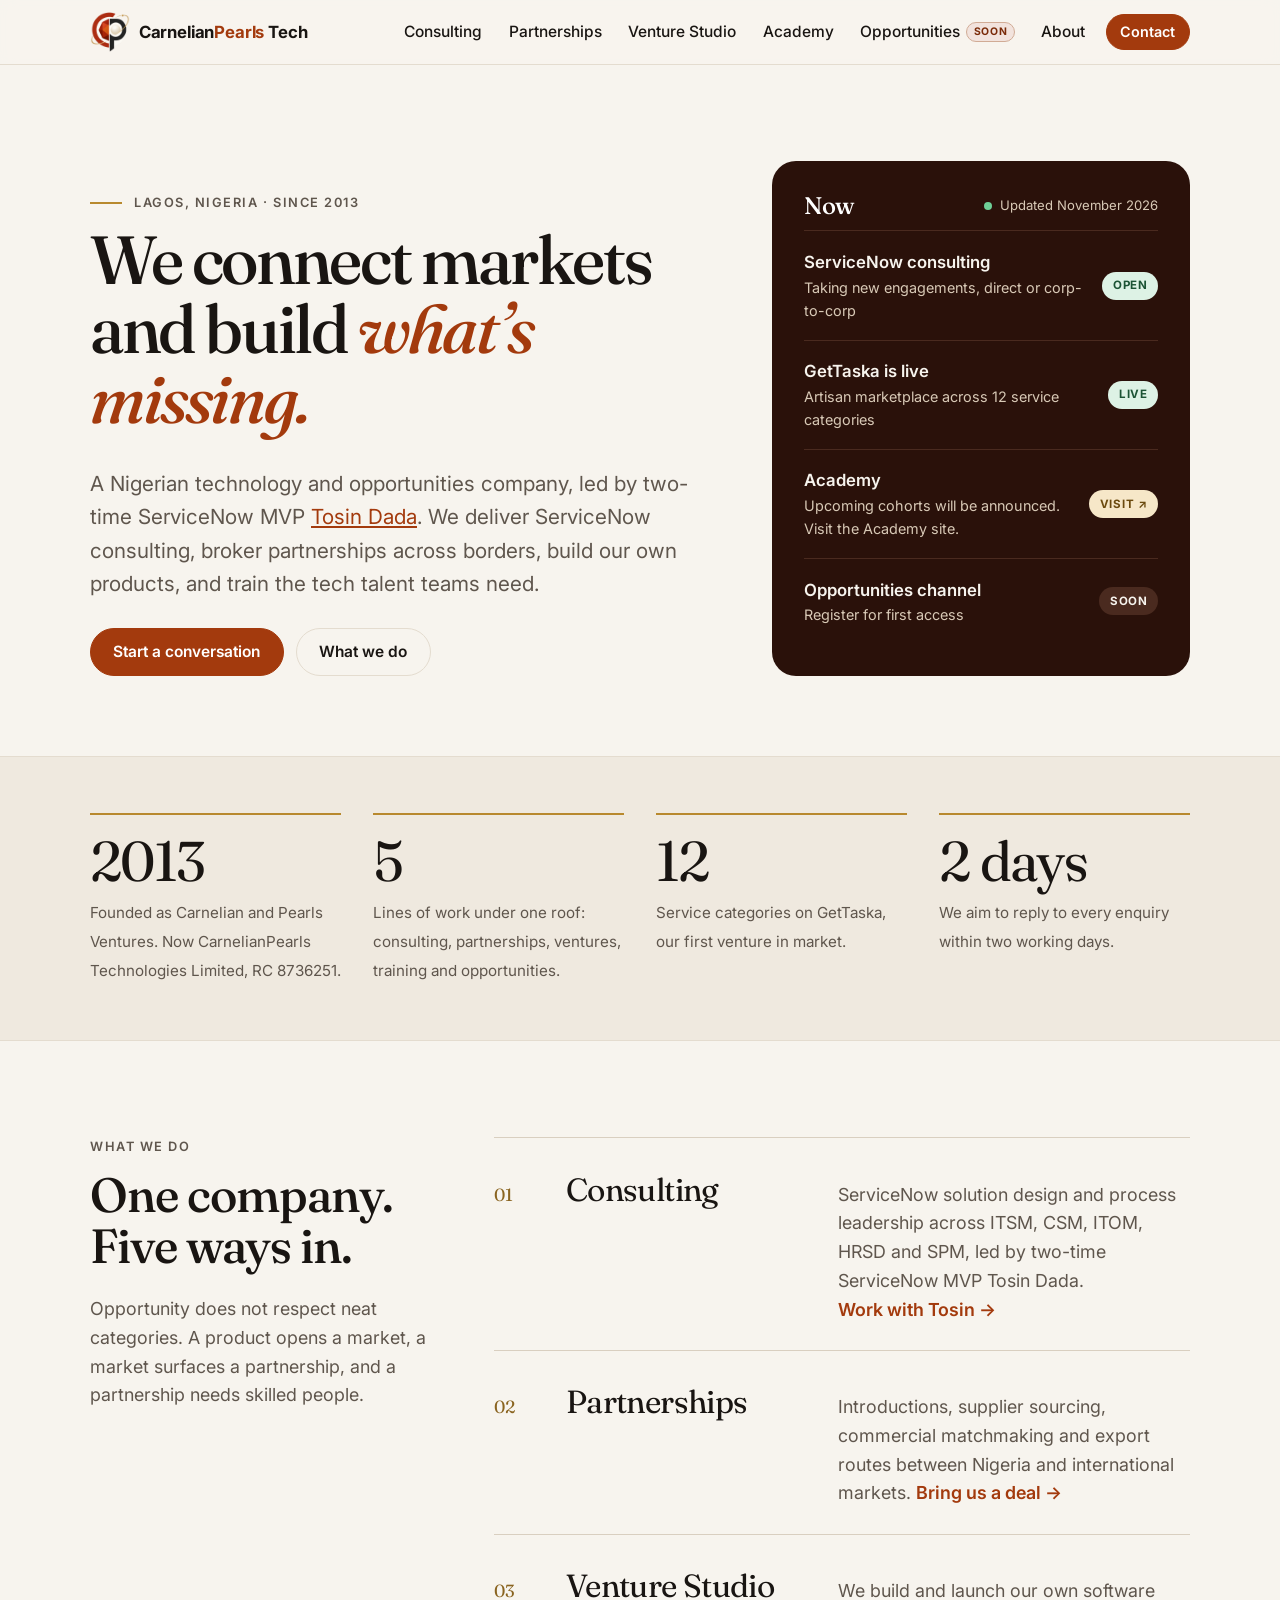
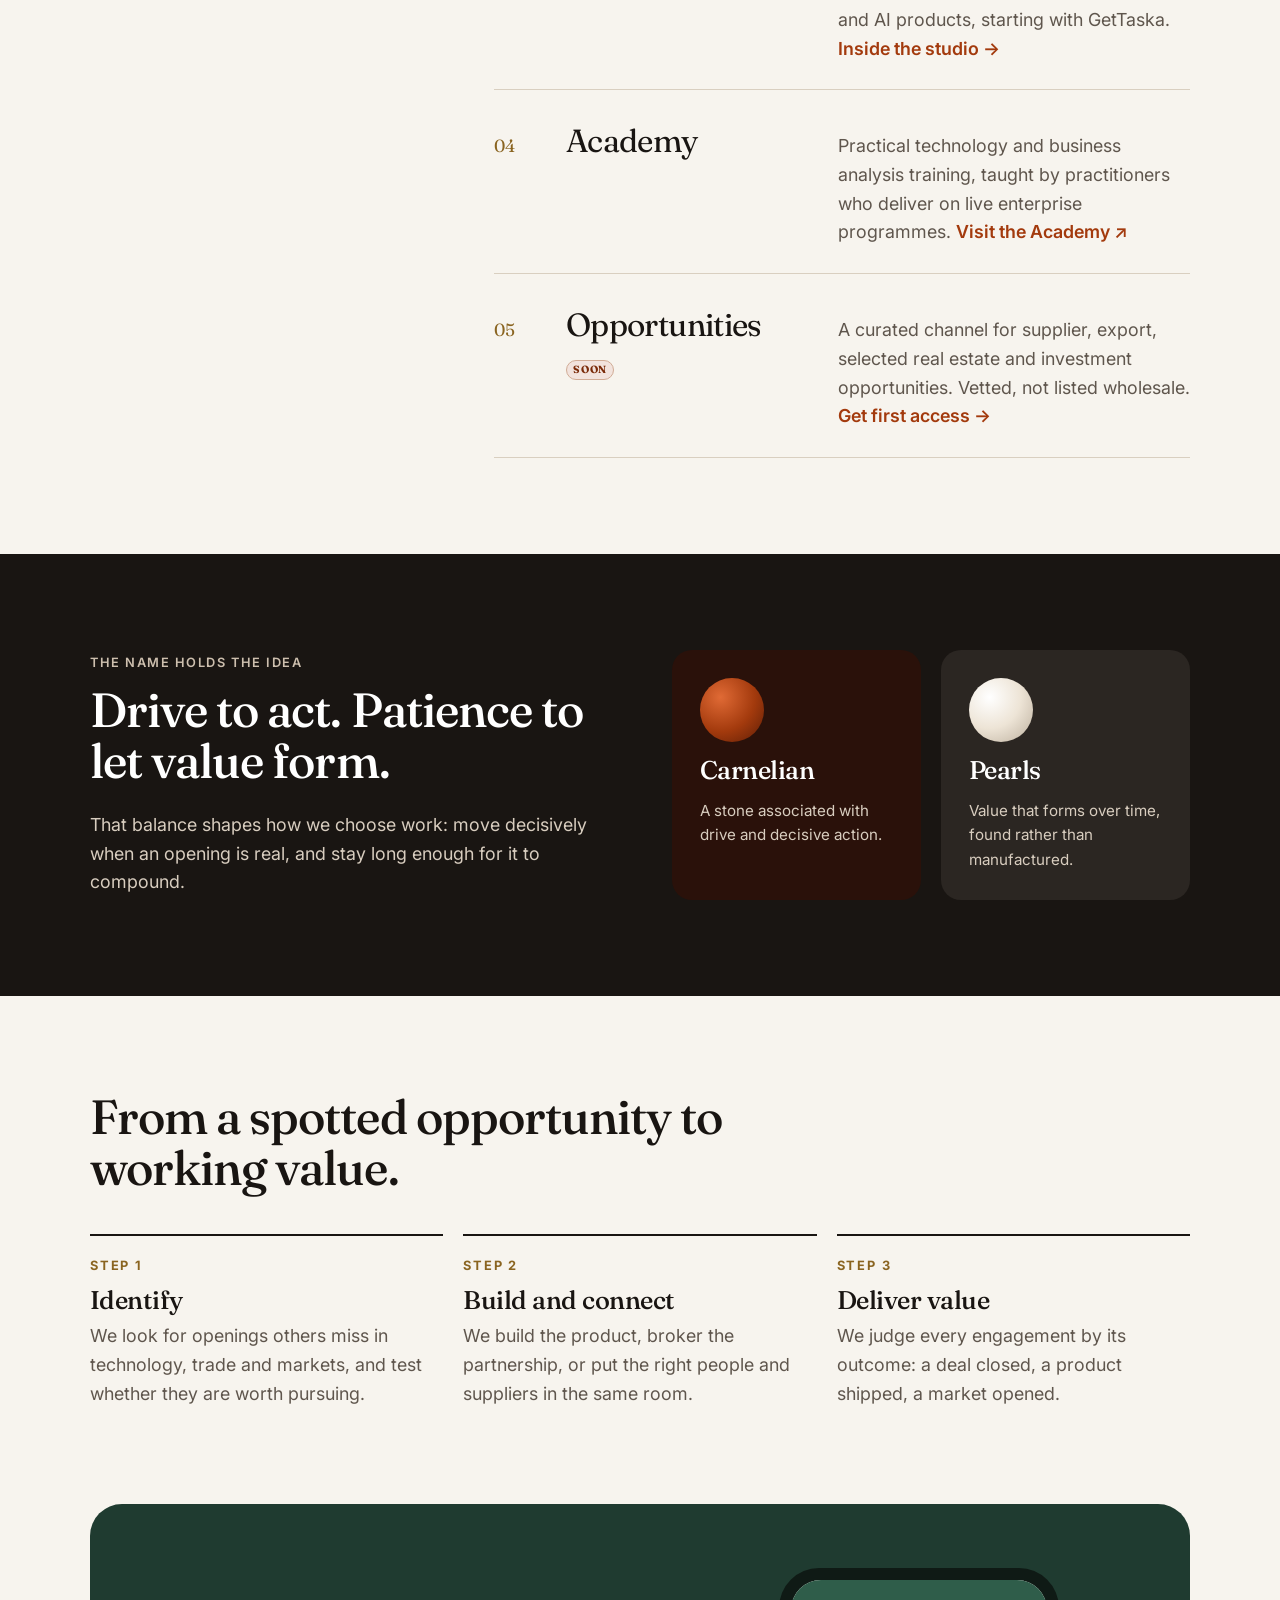
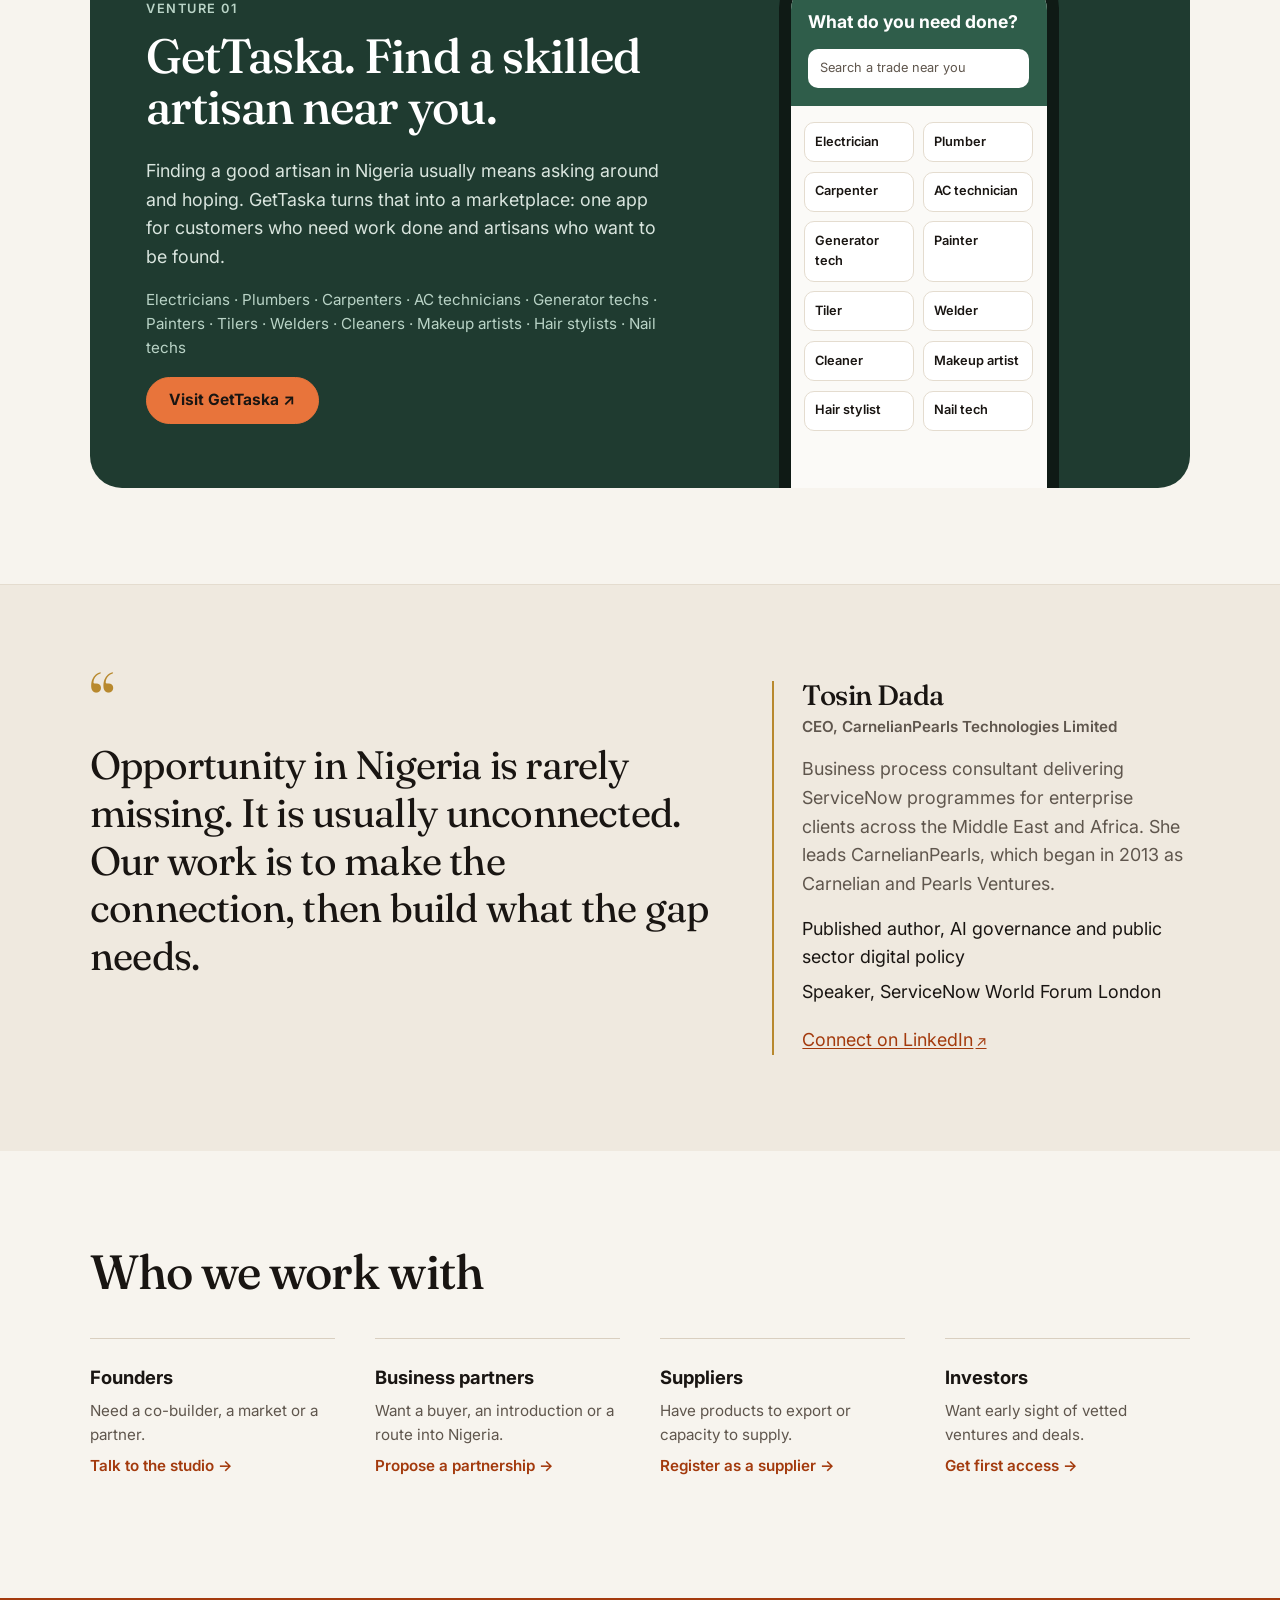
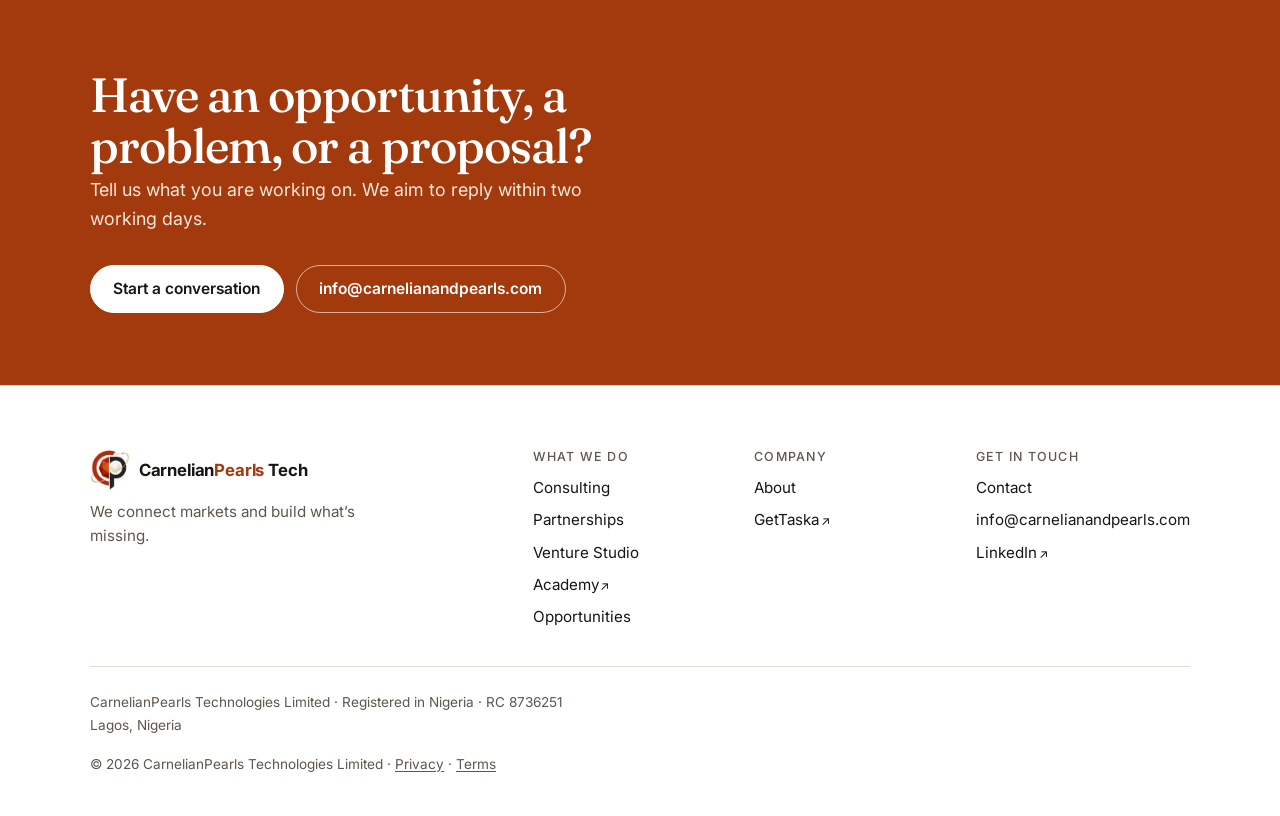
==== commit 4b9c42f9: "Surface consulting across the site and soften the reply promise - Homepage: hero names Tosin Dada an" ====
--- a/index.html
+++ b/index.html
@@ -101,7 +101,7 @@
         <div>
           <p class="eyebrow hero2__kicker">Lagos, Nigeria &middot; Since 2013</p>
           <h1 id="hero-heading">We connect markets and build <em>what&rsquo;s missing.</em></h1>
-          <p class="lead">A Nigerian technology and opportunities company. We broker partnerships across borders, build our own products, and train the tech talent teams need.</p>
+          <p class="lead">A Nigerian technology and opportunities company, led by two-time ServiceNow MVP <a href="consulting/">Tosin Dada</a>. We deliver ServiceNow consulting, broker partnerships across borders, build our own products, and train the tech talent teams need.</p>
           <div class="btn-row">
             <a class="btn btn--primary" href="contact/">Start a conversation</a>
             <a class="btn btn--secondary" href="#what-we-do">What we do</a>
@@ -114,6 +114,12 @@
             <span class="now__updated">Updated November 2026</span>
           </div>
           <ul class="now__list">
+            <li class="now__item">
+              <a href="consulting/">
+                <span><span class="now__name">ServiceNow consulting</span><span class="now__meta">Taking new engagements, direct or corp-to-corp</span></span>
+                <span class="tag tag--live">Open</span>
+              </a>
+            </li>
             <li class="now__item">
               <a href="https://gettaska.com" target="_blank" rel="noopener">
                 <span><span class="now__name">GetTaska is live</span><span class="now__meta">Artisan marketplace across 12 service categories</span></span>
@@ -142,9 +148,9 @@
       <div class="container">
         <ul class="numbers__grid">
           <li class="numbers__item"><span class="numbers__value">2013</span><span class="numbers__label">Founded as Carnelian and Pearls Ventures. Now CarnelianPearls Technologies Limited, RC 8736251.</span></li>
-          <li class="numbers__item"><span class="numbers__value">4</span><span class="numbers__label">Lines of work under one roof: partnerships, ventures, training and opportunities.</span></li>
+          <li class="numbers__item"><span class="numbers__value">5</span><span class="numbers__label">Lines of work under one roof: consulting, partnerships, ventures, training and opportunities.</span></li>
           <li class="numbers__item"><span class="numbers__value">12</span><span class="numbers__label">Service categories on GetTaska, our first venture in market.</span></li>
-          <li class="numbers__item"><span class="numbers__value">24h</span><span class="numbers__label">Every enquiry gets a reply within a day.</span></li>
+          <li class="numbers__item"><span class="numbers__value">2 days</span><span class="numbers__label">We aim to reply to every enquiry within two working days.</span></li>
         </ul>
       </div>
     </section>
@@ -154,10 +160,14 @@
       <div class="container split">
         <div class="split__intro">
           <p class="eyebrow">What we do</p>
-          <h2 id="wwd-heading">One company. Four ways in.</h2>
+          <h2 id="wwd-heading">One company. Five ways in.</h2>
           <p>Opportunity does not respect neat categories. A product opens a market, a market surfaces a partnership, and a partnership needs skilled people.</p>
         </div>
         <ol class="work-list">
+          <li><a href="consulting/">
+            <span class="work-list__name">Consulting</span>
+            <span class="work-list__desc">ServiceNow solution design and process leadership across ITSM, CSM, ITOM, HRSD and SPM, led by two-time ServiceNow MVP Tosin Dada. <span class="work-list__cta">Work with Tosin &rarr;</span></span>
+          </a></li>
           <li><a href="partnerships/">
             <span class="work-list__name">Partnerships</span>
             <span class="work-list__desc">Introductions, supplier sourcing, commercial matchmaking and export routes between Nigeria and international markets. <span class="work-list__cta">Bring us a deal &rarr;</span></span>
@@ -294,7 +304,7 @@
       <div class="container">
         <div class="cta-band__text">
           <h2 id="cta-heading">Have an opportunity, a problem, or a proposal?</h2>
-          <p>Tell us what you are working on. We reply within 24 hours.</p>
+          <p>Tell us what you are working on. We aim to reply within two working days.</p>
         </div>
         <div class="btn-row">
           <a class="btn btn--primary" href="contact/">Start a conversation</a>
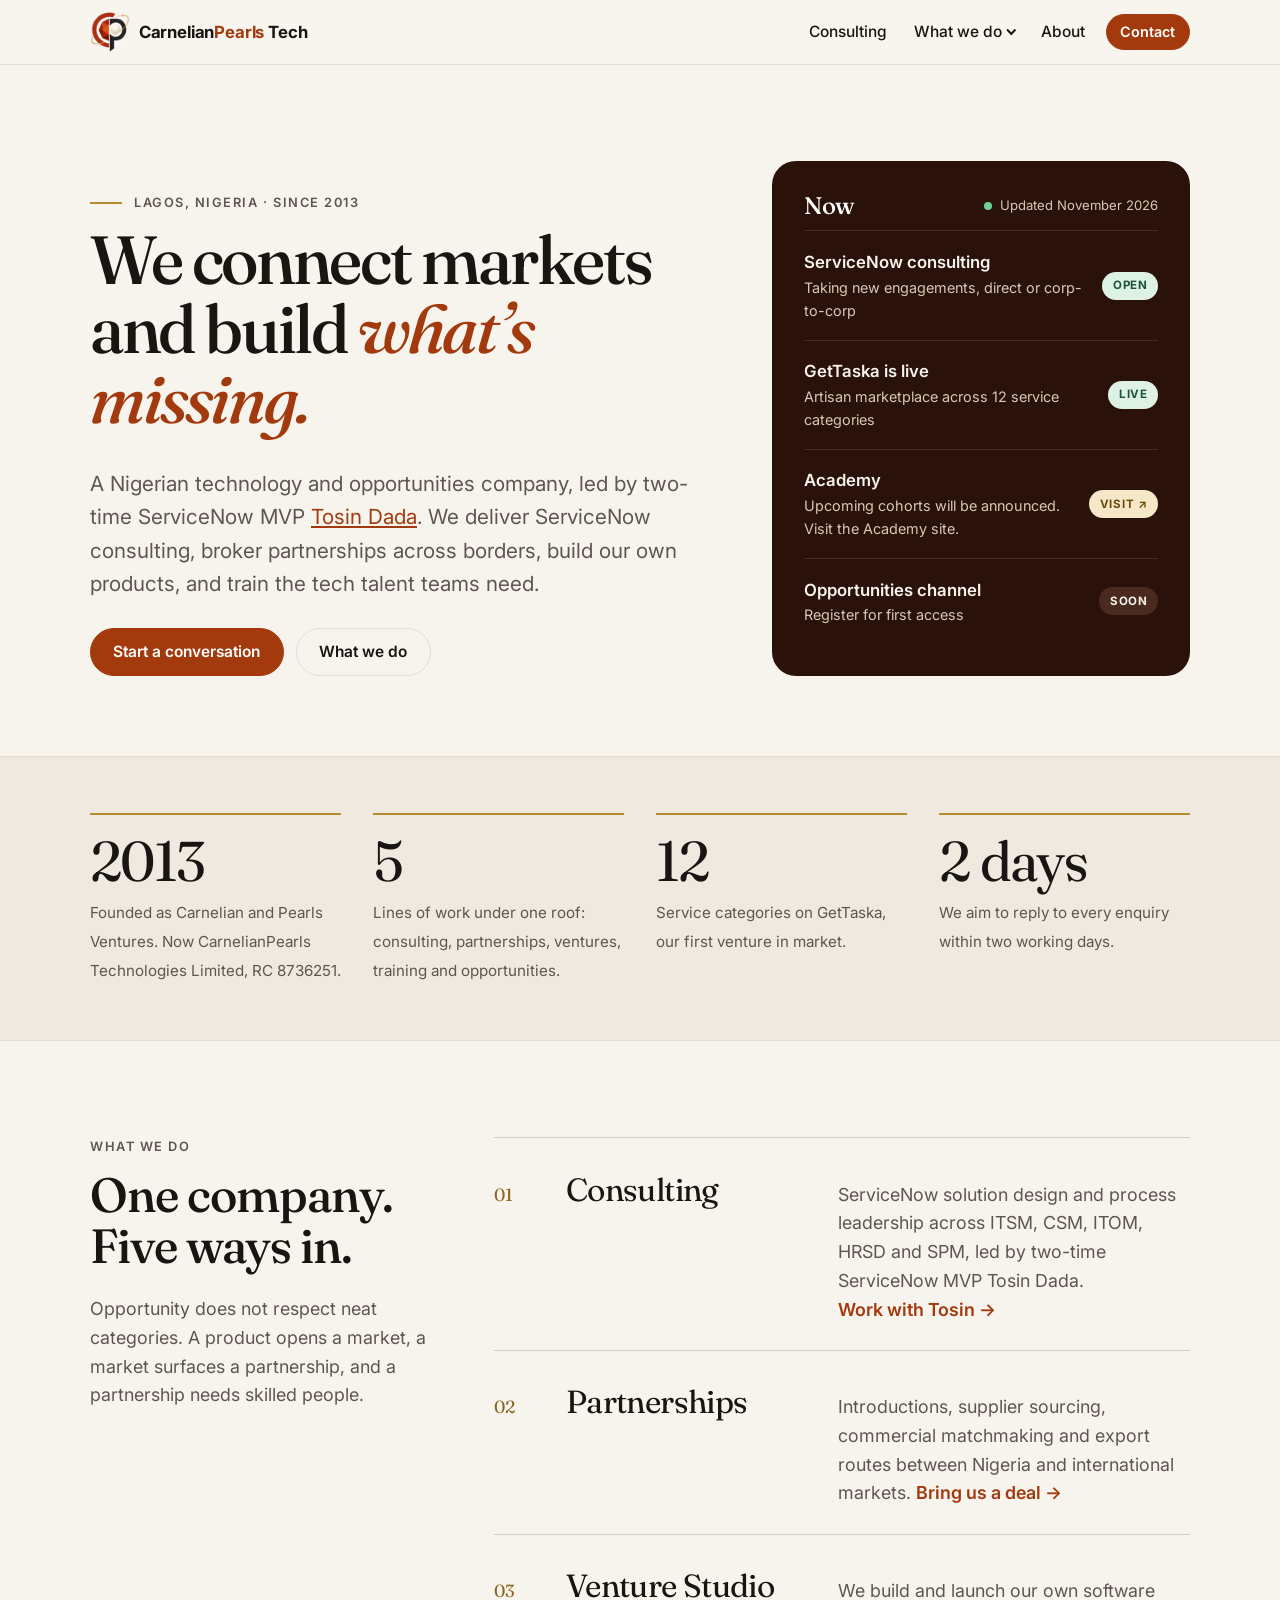
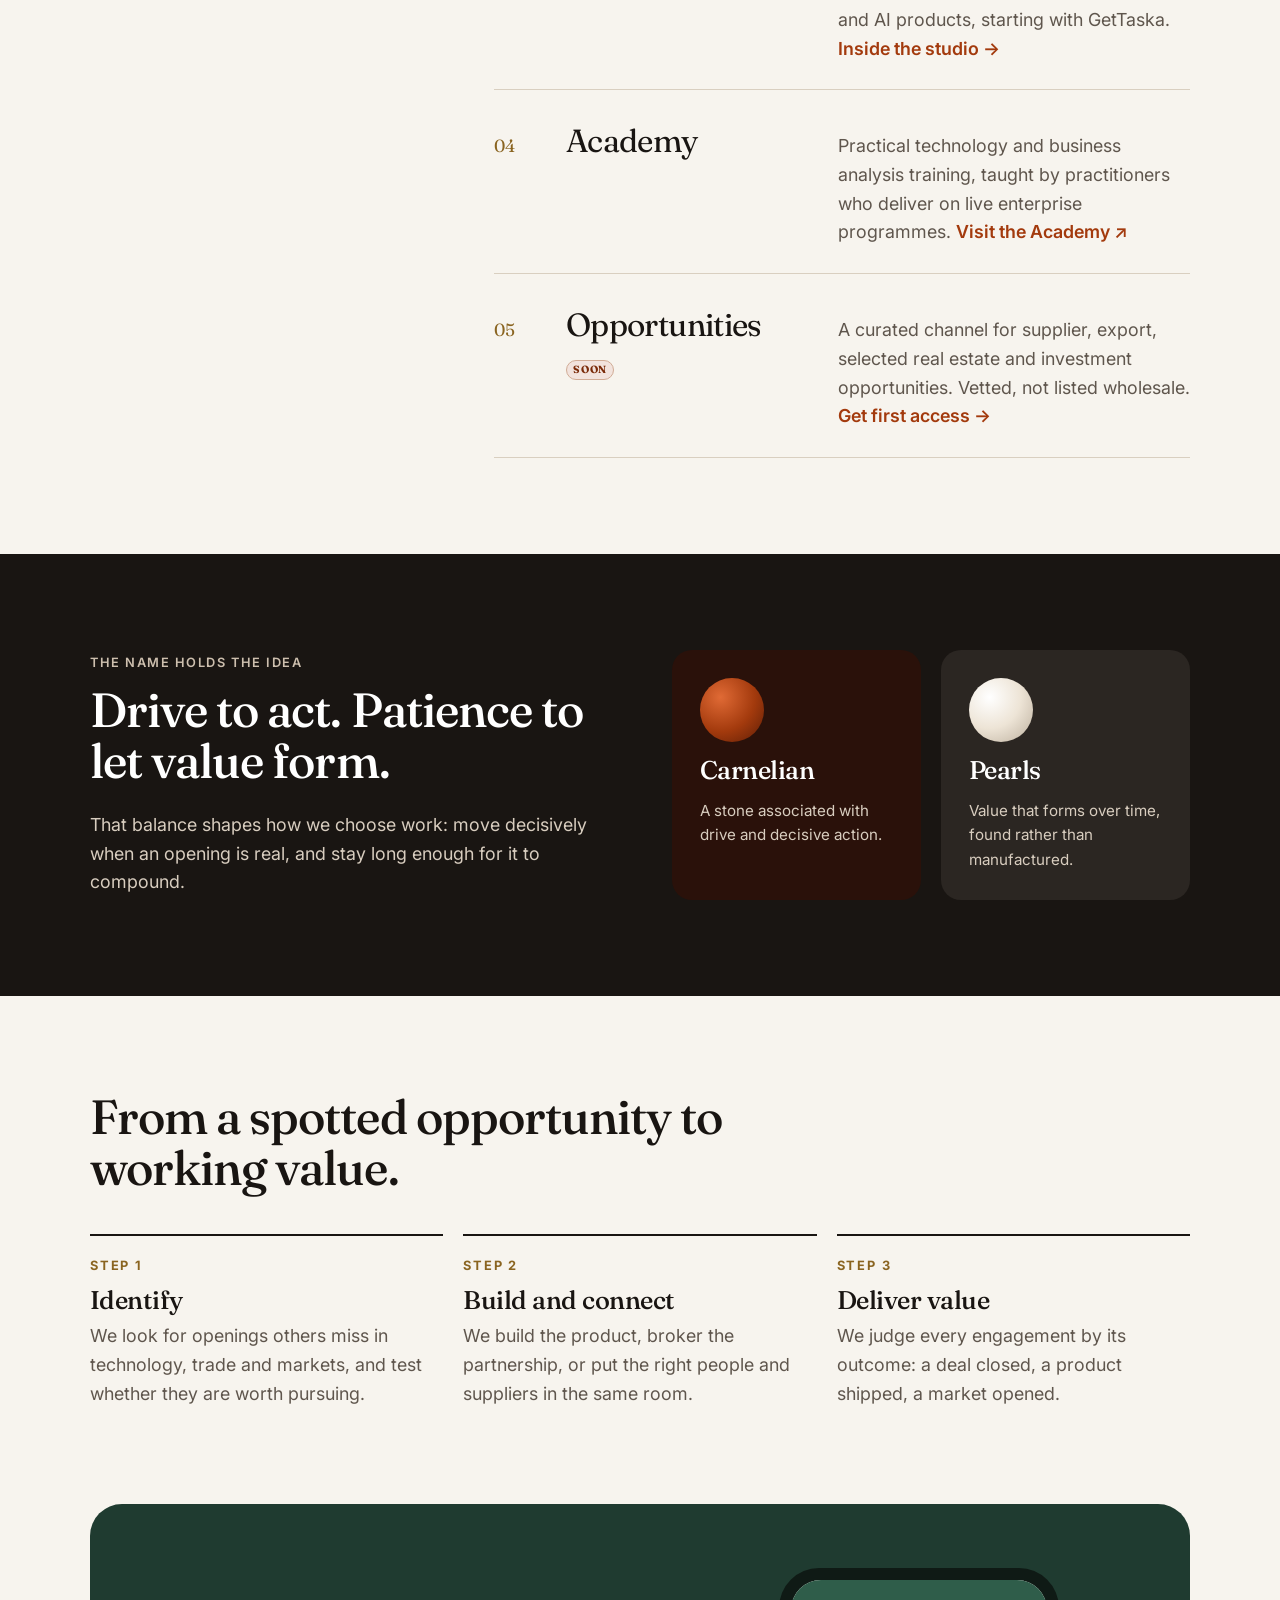
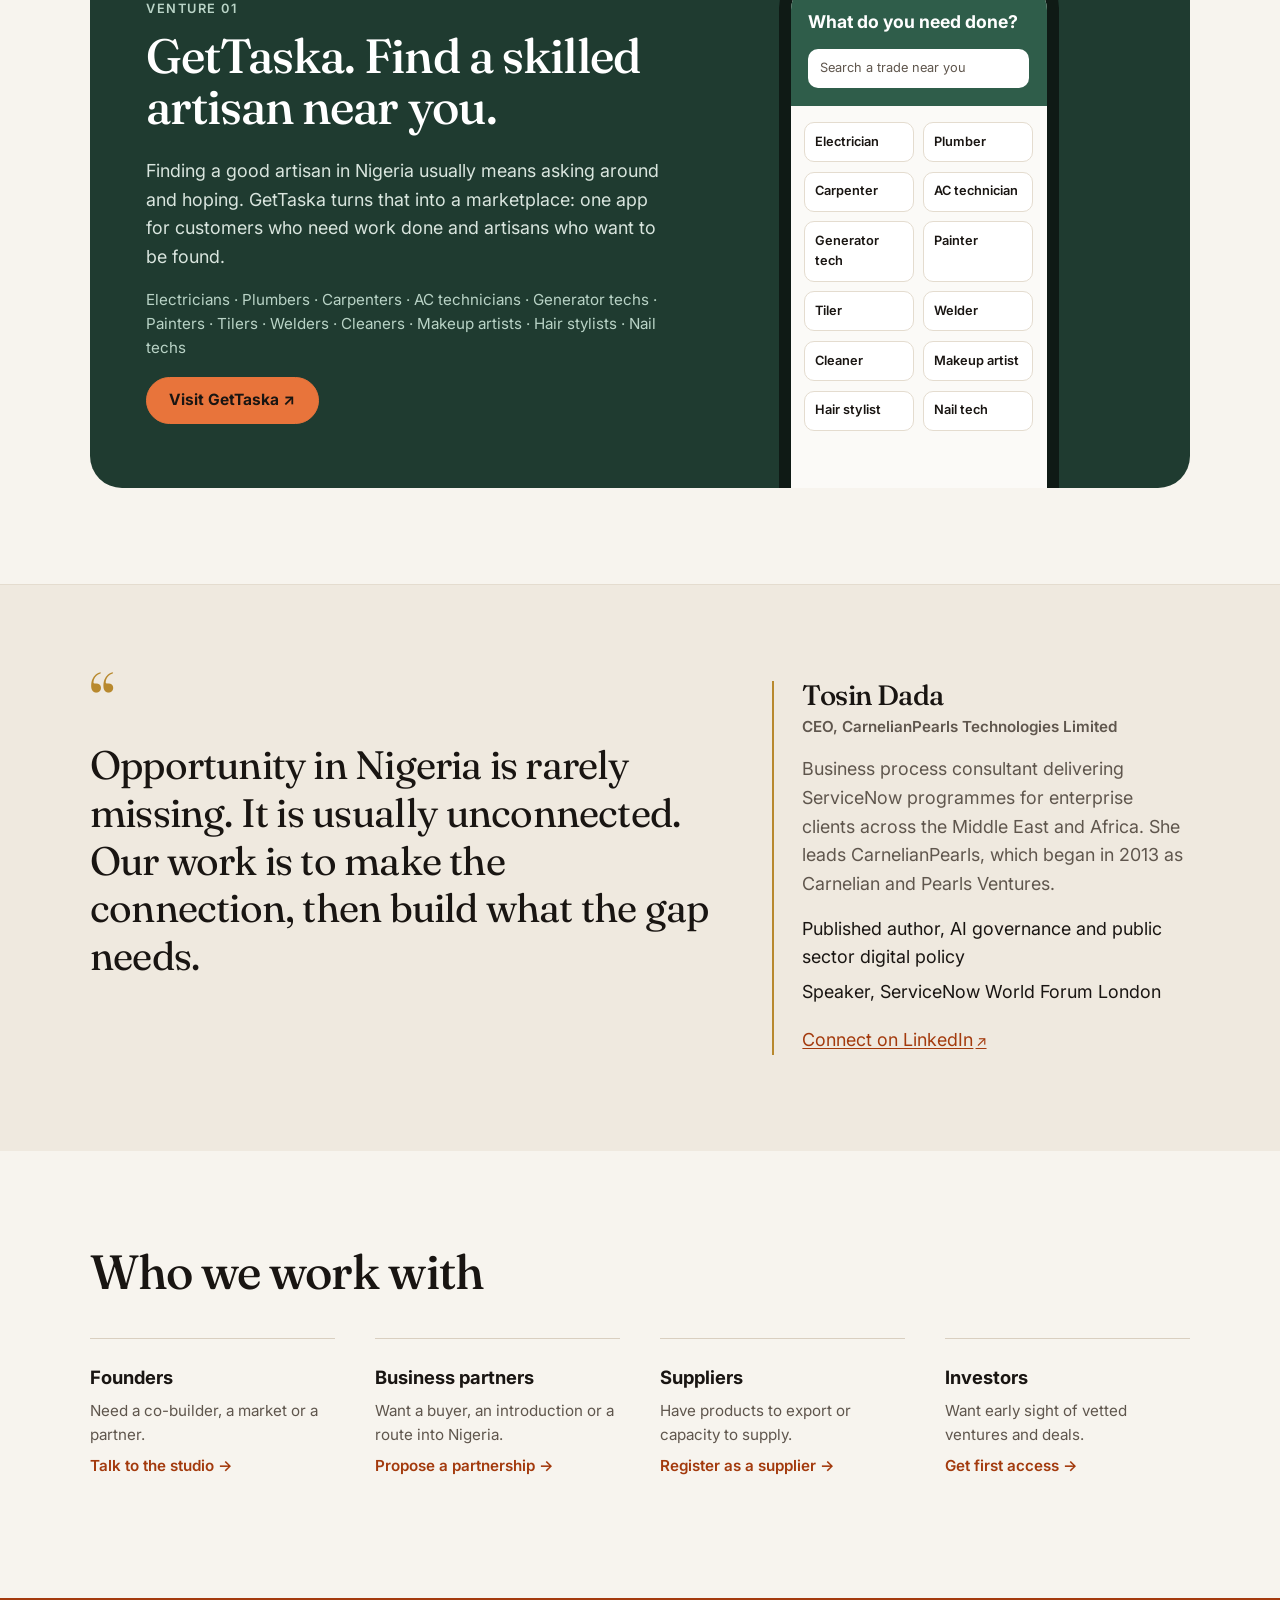
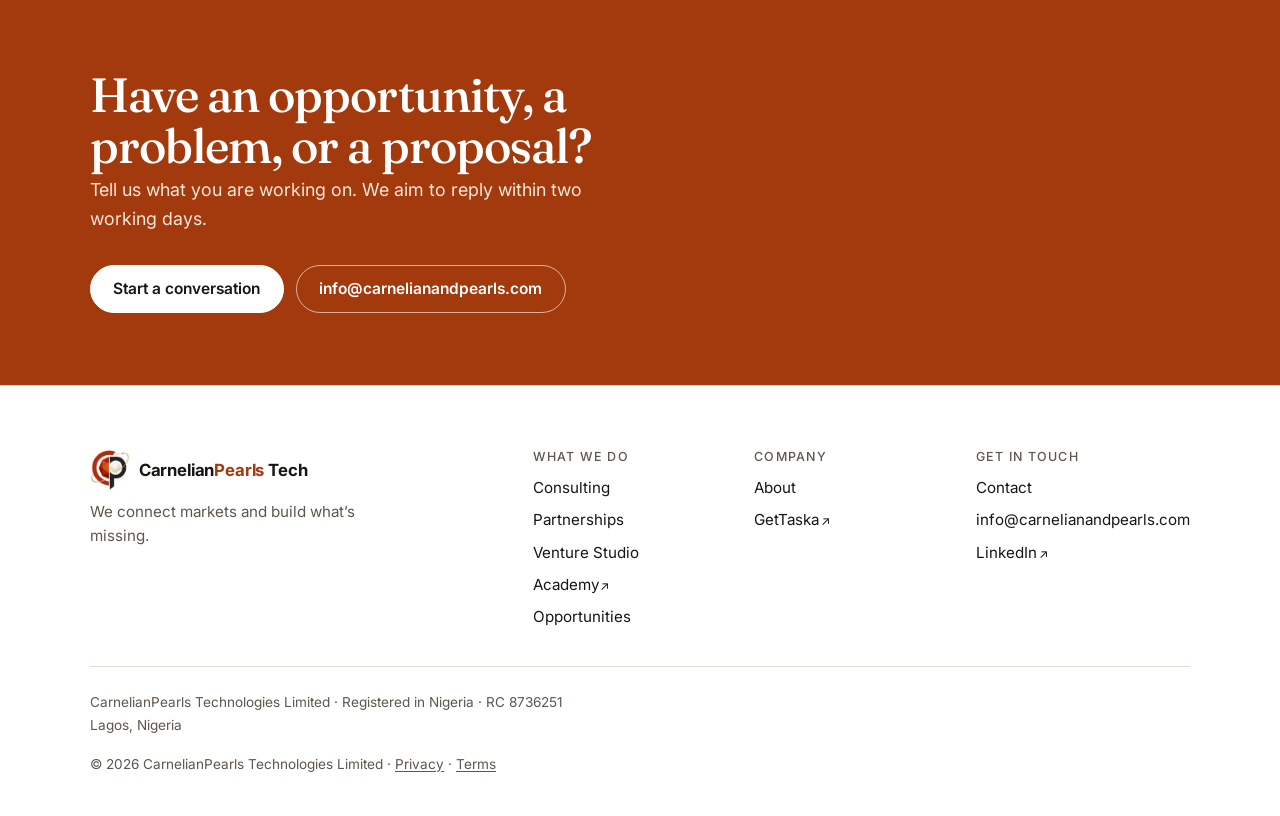
==== commit eba25f5d: "Group company services under a "What we do" dropdown The header had six top-level items. Consulting " ====
--- a/index.html
+++ b/index.html
@@ -77,10 +77,15 @@
         <nav class="nav" id="primary-nav" aria-label="Primary">
           <ul class="nav__list">
             <li><a class="nav__link" href="consulting/">Consulting</a></li>
-            <li><a class="nav__link" href="partnerships/">Partnerships</a></li>
-            <li><a class="nav__link" href="venture-studio/">Venture Studio</a></li>
-            <li><a class="nav__link" href="https://academy.carnelianandpearls.com">Academy</a></li>
-            <li><a class="nav__link" href="opportunities/">Opportunities <span class="pill">Soon</span></a></li>
+            <li class="nav__group">
+              <button class="nav__link nav__trigger" type="button" aria-expanded="false" aria-controls="nav-what-we-do">What we do <span class="nav__caret" aria-hidden="true"></span></button>
+              <ul class="nav__sub" id="nav-what-we-do">
+                <li><a class="nav__link" href="partnerships/">Partnerships</a></li>
+                <li><a class="nav__link" href="venture-studio/">Venture Studio</a></li>
+                <li><a class="nav__link" href="https://academy.carnelianandpearls.com">Academy</a></li>
+                <li><a class="nav__link" href="opportunities/">Opportunities <span class="pill">Soon</span></a></li>
+              </ul>
+            </li>
             <li><a class="nav__link" href="about/">About</a></li>
           </ul>
         </nav>
--- a/assets/css/styles.css
+++ b/assets/css/styles.css
@@ -822,6 +822,107 @@
   .btn--small { padding: 0.5rem 0.8rem; }
 }
 
+/* Consulting intro: headshot beside the text on wide screens, above it on phones */
+.person-intro { display: grid; gap: 1.75rem; align-items: start; }
+.person-intro__photo {
+  width: min(180px, 50%);
+  height: auto;
+  aspect-ratio: 1;
+  object-fit: cover;
+  border-radius: 20px;
+  border: 1px solid var(--line);
+}
+@media (min-width: 880px) {
+  .person-intro { grid-template-columns: minmax(0, 1fr) 300px; gap: clamp(2rem, 5vw, 4rem); }
+  .person-intro__photo { grid-column: 2; grid-row: 1; width: 100%; position: sticky; top: calc(var(--header-h) + 1.5rem); }
+  .person-intro .prose { grid-column: 1; grid-row: 1; }
+}
+
+/* Narrow Android phones (~360px): tighten further so the menu button keeps
+   its edge padding instead of touching the screen edge. */
+@media (max-width: 400px) {
+  .brand { font-size: 0.88rem; gap: 0.35rem; }
+  .brand__mark { width: 30px; height: 30px; }
+  .btn--small { padding: 0.45rem 0.65rem; }
+}
+
+/* Smallest phones (~320px): the wordmark no longer fits beside Contact and
+   the menu button, so show the logo mark alone. The link keeps its
+   aria-label, so screen readers still announce the brand. */
+@media (max-width: 350px) {
+  .brand__name { display: none; }
+}
+
 /* Secondary button on the carnelian CTA band */
 .btn--light-outline { background: transparent; color: #fff; border-color: rgba(255,255,255,0.6); }
 .btn--light-outline:hover { background: #fff; color: var(--ink); border-color: #fff; }
+
+/* ==========================================================================
+   22. "What we do" dropdown in the primary nav
+   Desktop: a click/tap-to-open panel (also opens on hover where the device
+   has a real pointer). Mobile: the group is always expanded inside the
+   slide-down menu, under a small label, so nothing needs an extra tap.
+   ========================================================================== */
+.nav__group { position: relative; }
+.nav__trigger {
+  background: none;
+  border: 0;
+  font: inherit;
+  font-weight: 500;
+  font-size: 0.97rem;
+  cursor: pointer;
+}
+.nav__trigger.is-current { color: var(--carnelian); }
+.nav__caret {
+  width: 0.42em;
+  height: 0.42em;
+  border-right: 2px solid currentColor;
+  border-bottom: 2px solid currentColor;
+  transform: translateY(-0.15em) rotate(45deg);
+  transition: transform 0.2s ease;
+}
+.nav__trigger[aria-expanded="true"] .nav__caret { transform: translateY(0.1em) rotate(-135deg); }
+.nav__sub { list-style: none; margin: 0; padding: 0; }
+
+@media (min-width: 880px) {
+  .nav__sub {
+    display: none;
+    position: absolute;
+    top: 100%;
+    left: 0;
+    z-index: 60;
+    min-width: 15rem;
+    padding: 0.4rem;
+    background: var(--surface);
+    border: 1px solid var(--line);
+    border-radius: 12px;
+    box-shadow: 0 18px 36px -18px rgba(26, 23, 20, 0.35);
+  }
+  /* Invisible bridge so the pointer can travel from trigger to panel */
+  .nav__sub::before { content: ""; position: absolute; left: 0; right: 0; top: -0.6rem; height: 0.6rem; }
+  .nav__trigger[aria-expanded="true"] + .nav__sub { display: block; }
+  .nav__sub .nav__link { display: flex; width: 100%; justify-content: space-between; }
+}
+@media (min-width: 880px) and (hover: hover) {
+  .nav__group:hover .nav__sub { display: block; }
+}
+
+@media (max-width: 879.98px) {
+  .nav__trigger {
+    pointer-events: none;
+    padding: 0.9rem 0.6rem 0.3rem;
+    font-size: 0.78rem;
+    font-weight: 600;
+    letter-spacing: 0.08em;
+    text-transform: uppercase;
+    color: var(--muted);
+  }
+  .nav__trigger.is-current { color: var(--muted); }
+  .nav__caret { display: none; }
+  .nav__sub {
+    display: block;
+    margin: 0 0 0.35rem 0.6rem;
+    padding-left: 0.5rem;
+    border-left: 2px solid var(--line);
+  }
+}
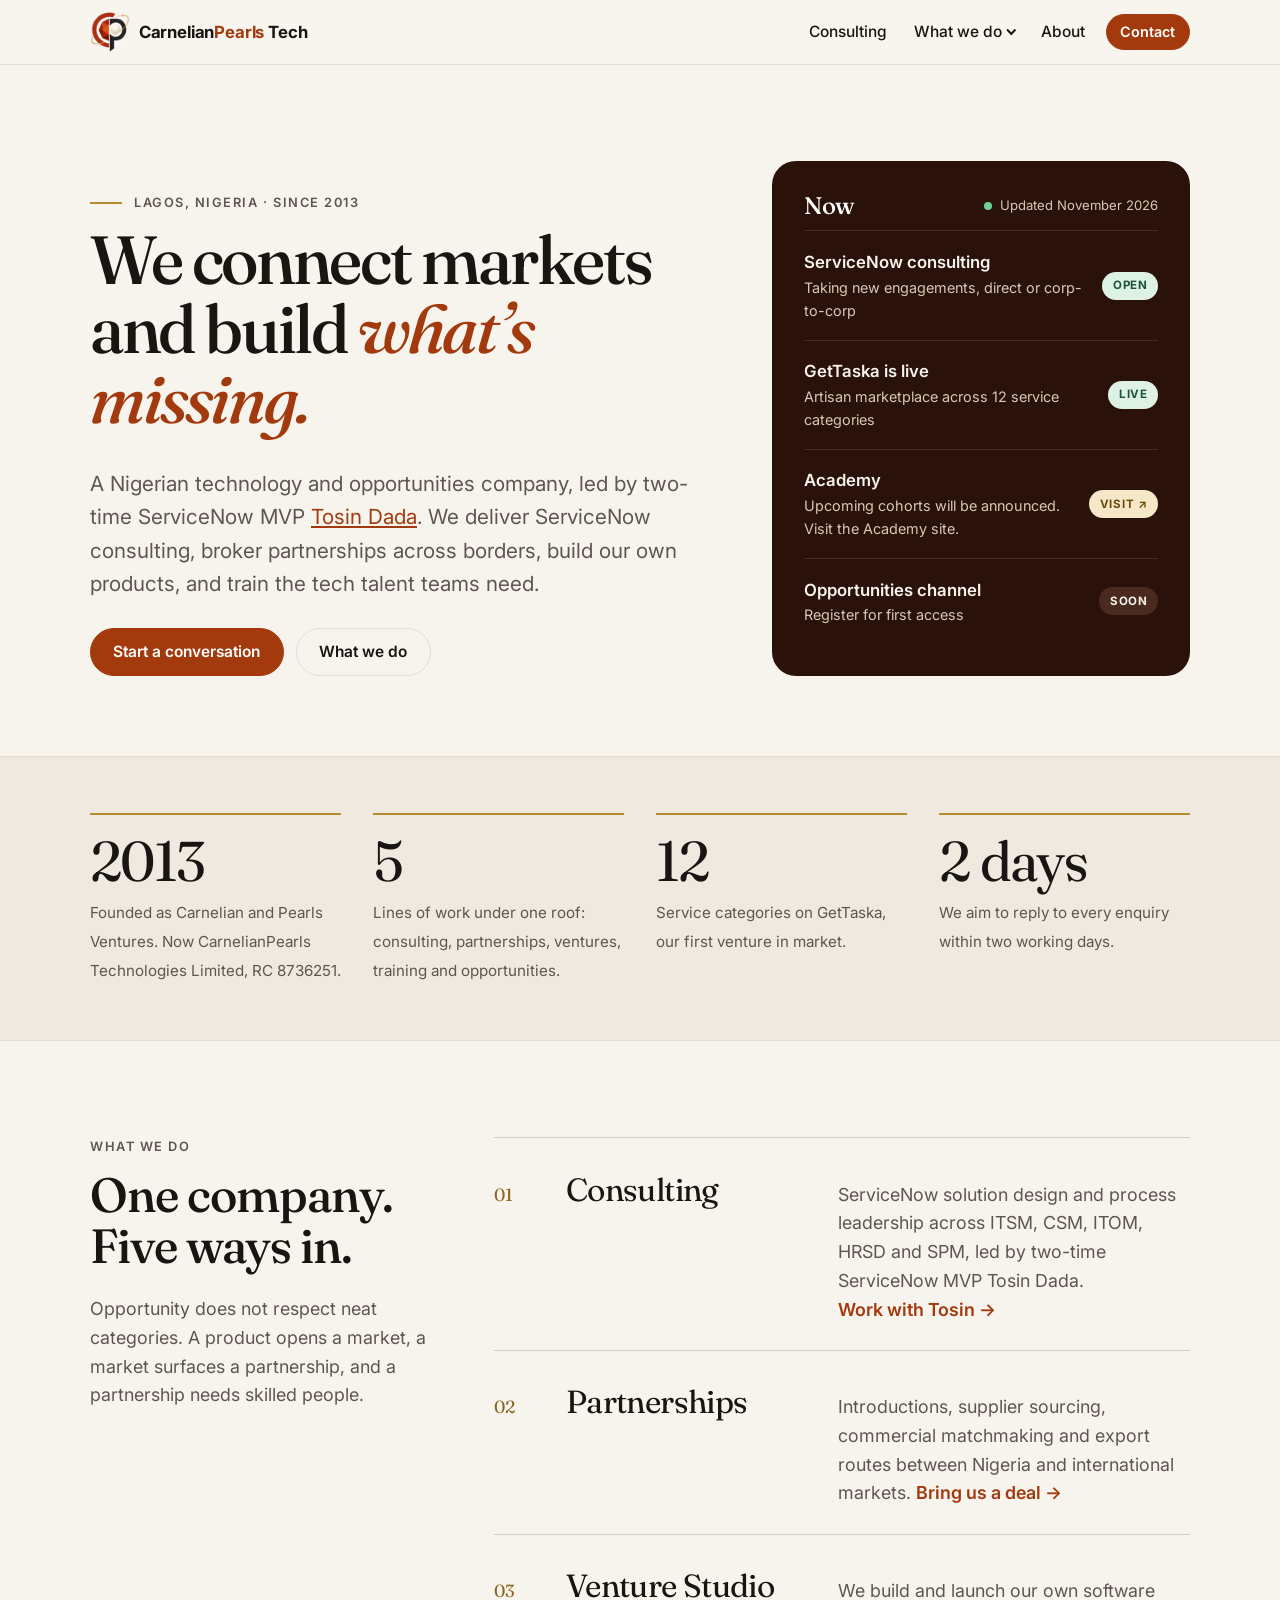
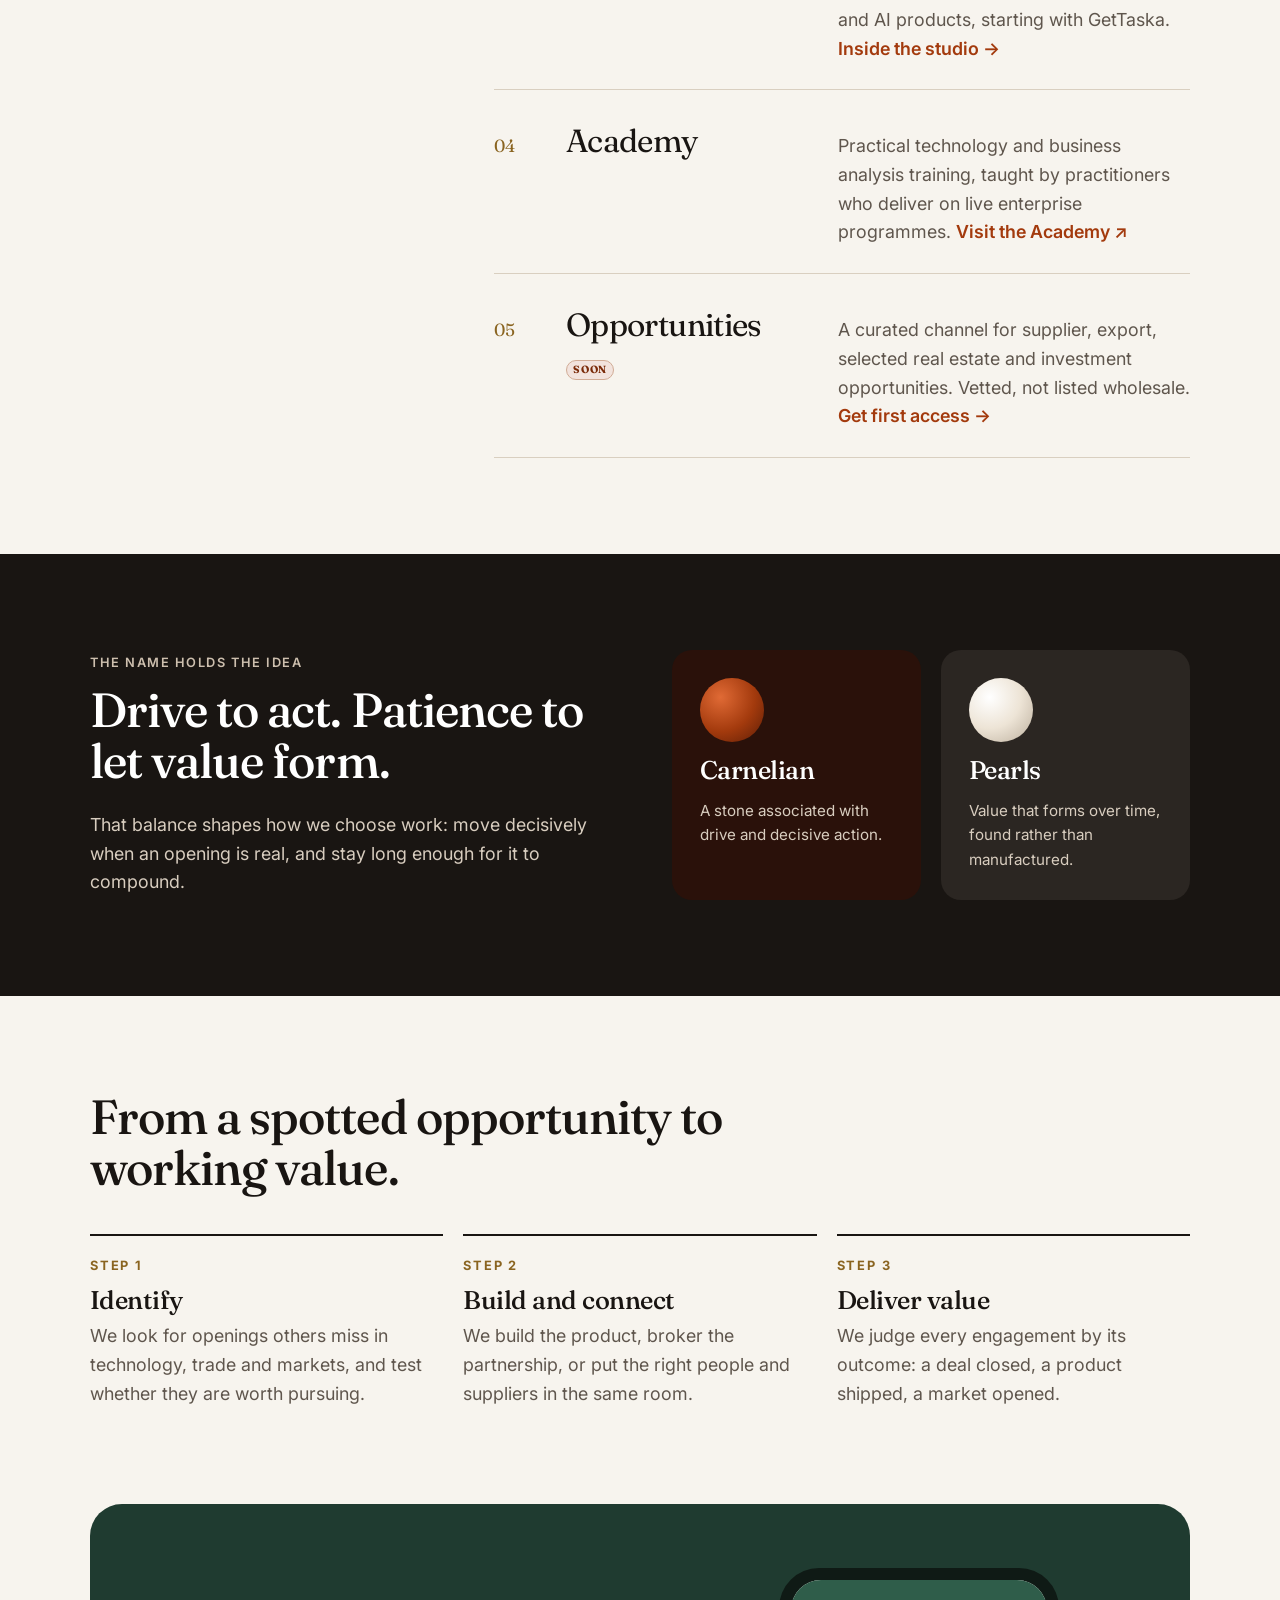
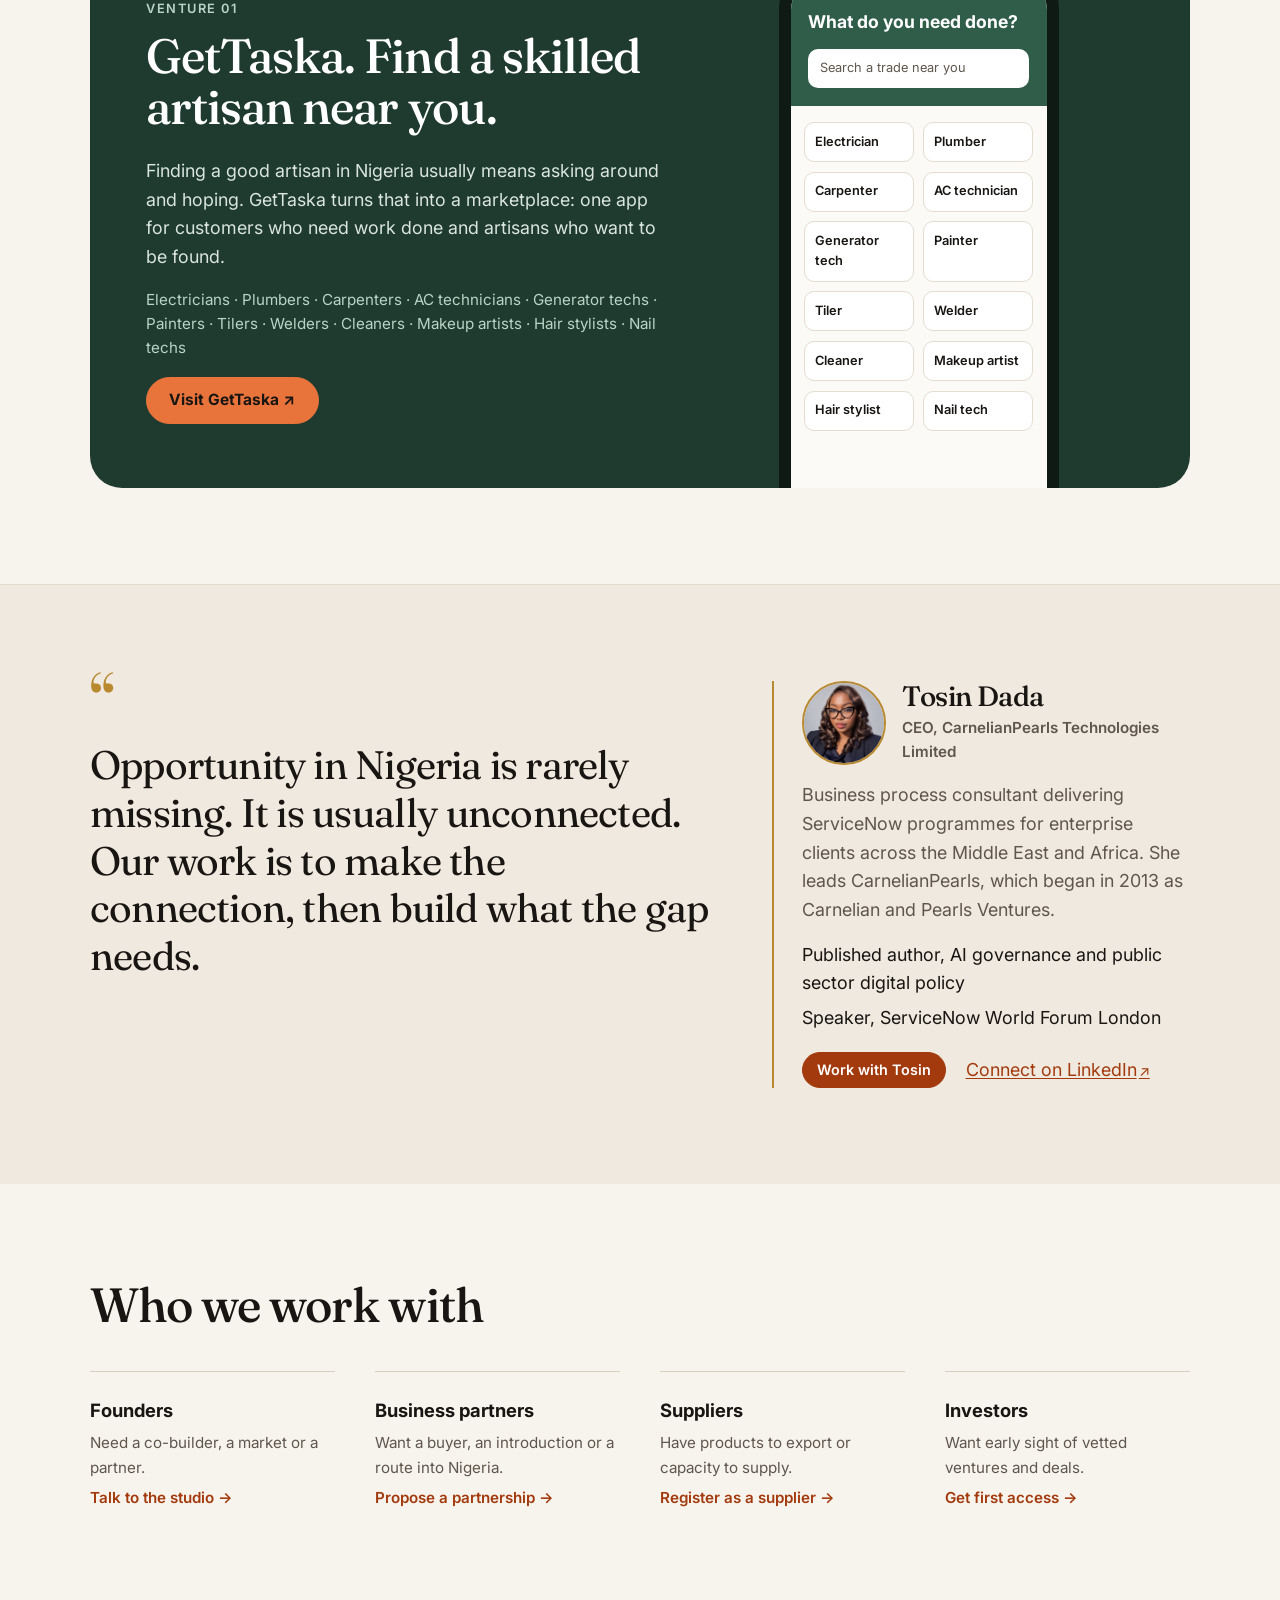
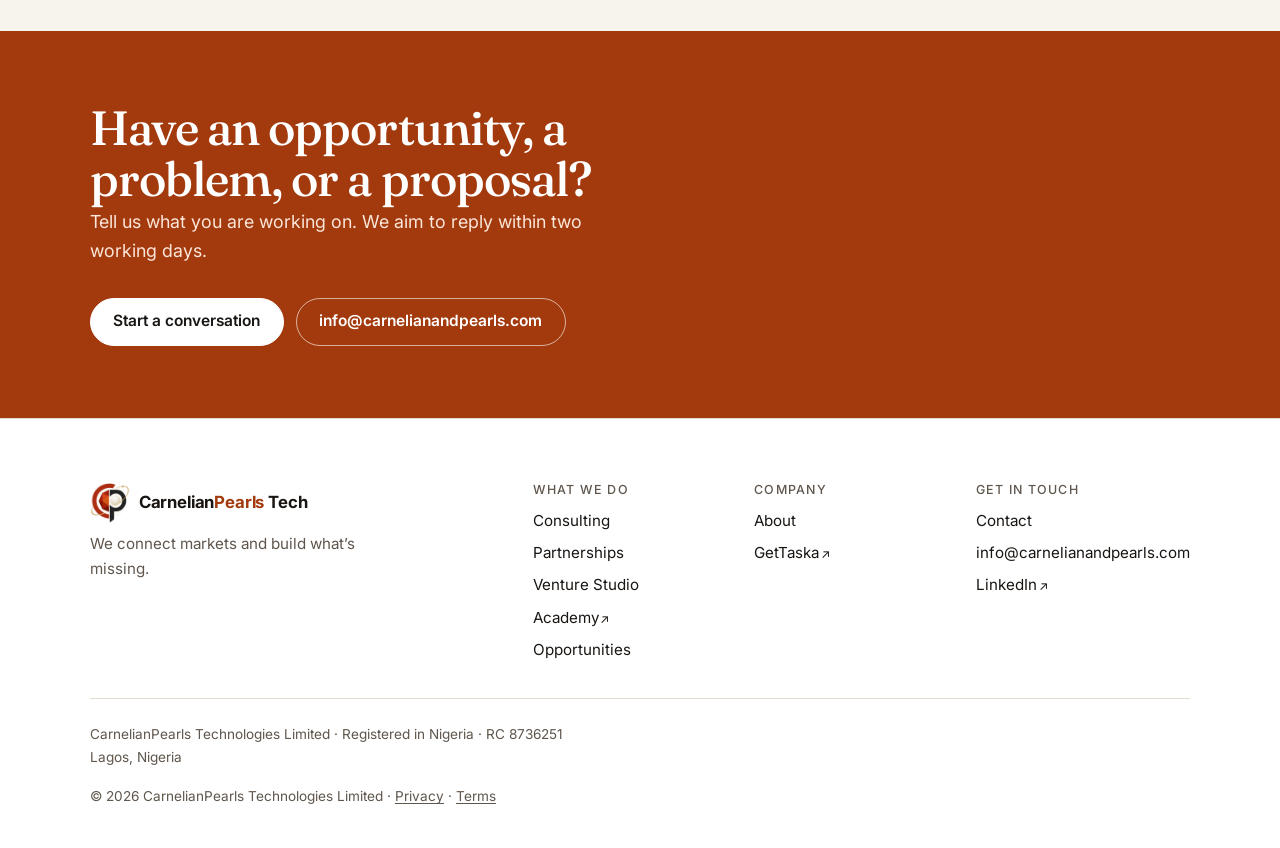
==== commit b5de8fba: "Homepage founder section: photo, personal LinkedIn, link to consulting - Adds Tosin's headshot besid" ====
--- a/index.html
+++ b/index.html
@@ -277,14 +277,22 @@
           <p>Opportunity in Nigeria is rarely missing. It is usually unconnected. Our work is to make the connection, then build what the gap needs.</p>
         </blockquote>
         <div class="founder__bio">
-          <h2 class="founder__name" id="founder-heading">Tosin Dada</h2>
-          <p class="founder__role">CEO, CarnelianPearls Technologies Limited</p>
+          <div class="founder__head">
+            <img class="founder__photo" src="assets/img/tosin-dada.jpg" alt="Tosin Dada" width="720" height="720" loading="lazy">
+            <div>
+              <h2 class="founder__name" id="founder-heading">Tosin Dada</h2>
+              <p class="founder__role">CEO, CarnelianPearls Technologies Limited</p>
+            </div>
+          </div>
           <p>Business process consultant delivering ServiceNow programmes for enterprise clients across the Middle East and Africa. She leads CarnelianPearls, which began in 2013 as Carnelian and Pearls Ventures.</p>
           <ul class="founder__creds">
             <li>Published author, AI governance and public sector digital policy</li>
             <li>Speaker, ServiceNow World Forum London</li>
           </ul>
-          <a class="ext" href="https://www.linkedin.com/company/carnelianandpearls/" target="_blank" rel="noopener">Connect on LinkedIn</a>
+          <div class="founder__links">
+            <a class="btn btn--primary btn--small" href="consulting/">Work with Tosin</a>
+            <a class="ext" href="https://www.linkedin.com/in/tosindada/" target="_blank" rel="noopener">Connect on LinkedIn</a>
+          </div>
         </div>
       </div>
     </section>
--- a/assets/css/styles.css
+++ b/assets/css/styles.css
@@ -784,6 +784,17 @@
 .founder__role { font-weight: 600; color: var(--muted); font-size: 0.95rem; margin-bottom: 1rem; }
 .founder__bio p { color: var(--muted); }
 .founder__creds { list-style: none; margin: 0 0 1.25rem; padding: 0; display: grid; gap: 0.35rem; }
+.founder__head { display: flex; align-items: center; gap: 1rem; margin-bottom: 1rem; }
+.founder__head .founder__role { margin-bottom: 0; }
+.founder__photo {
+  flex: 0 0 auto;
+  width: 84px;
+  height: 84px;
+  object-fit: cover;
+  border-radius: 50%;
+  border: 2px solid var(--gold);
+}
+.founder__links { display: flex; flex-wrap: wrap; align-items: center; gap: 0.75rem 1.25rem; }
 
 /* Who we work with */
 .doors { list-style: none; margin: 0; padding: 0; display: grid; gap: 0 2.5rem; grid-template-columns: 1fr; }
@@ -926,3 +937,20 @@
     border-left: 2px solid var(--line);
   }
 }
+
+/* About page: founder headshot beside the "Who leads it" text */
+.about-founder { display: flex; gap: 1.25rem; align-items: flex-start; }
+.about-founder__photo {
+  flex: 0 0 auto;
+  width: 132px;
+  height: 132px;
+  object-fit: cover;
+  border-radius: 16px;
+  border: 1px solid var(--line);
+  margin-top: 0.35rem;
+}
+.about-founder p:first-child { margin-top: 0; }
+@media (max-width: 520px) {
+  .about-founder { flex-direction: column; gap: 1rem; }
+  .about-founder__photo { width: 120px; height: 120px; margin-top: 0; }
+}
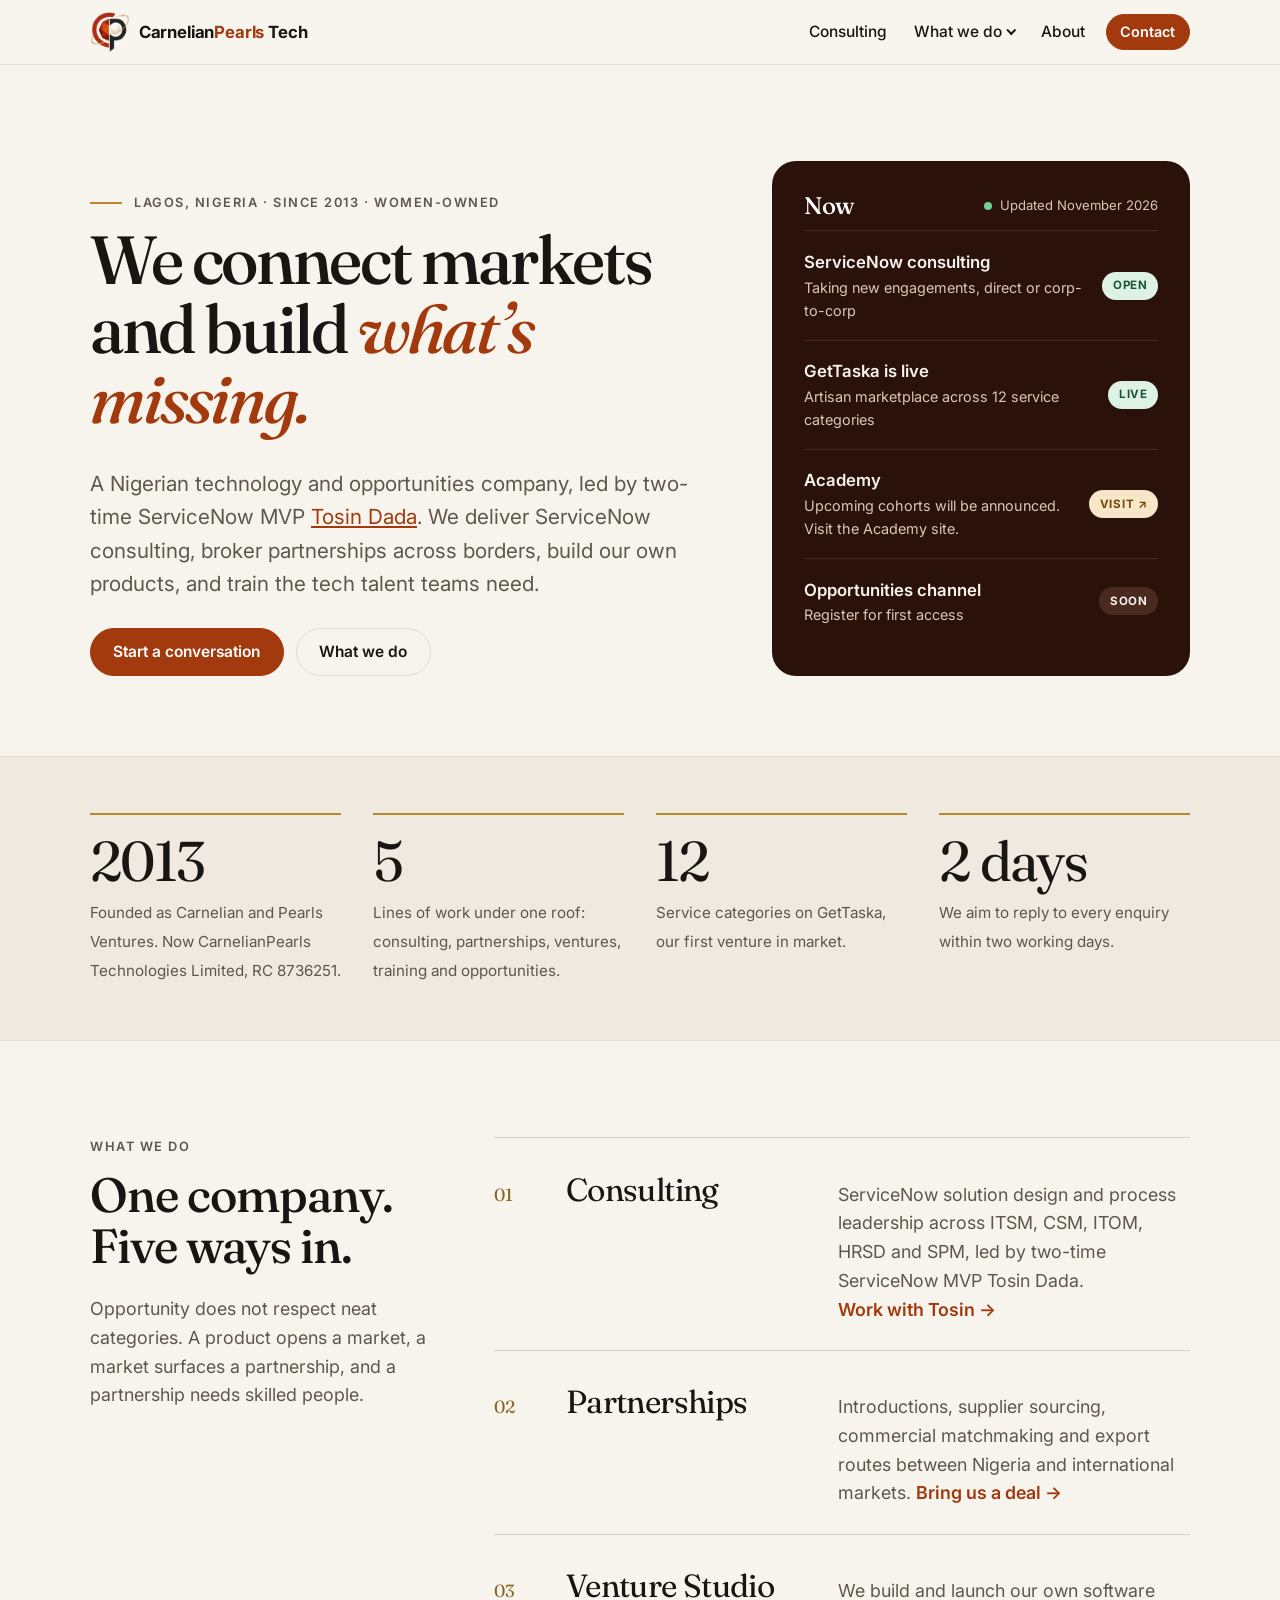
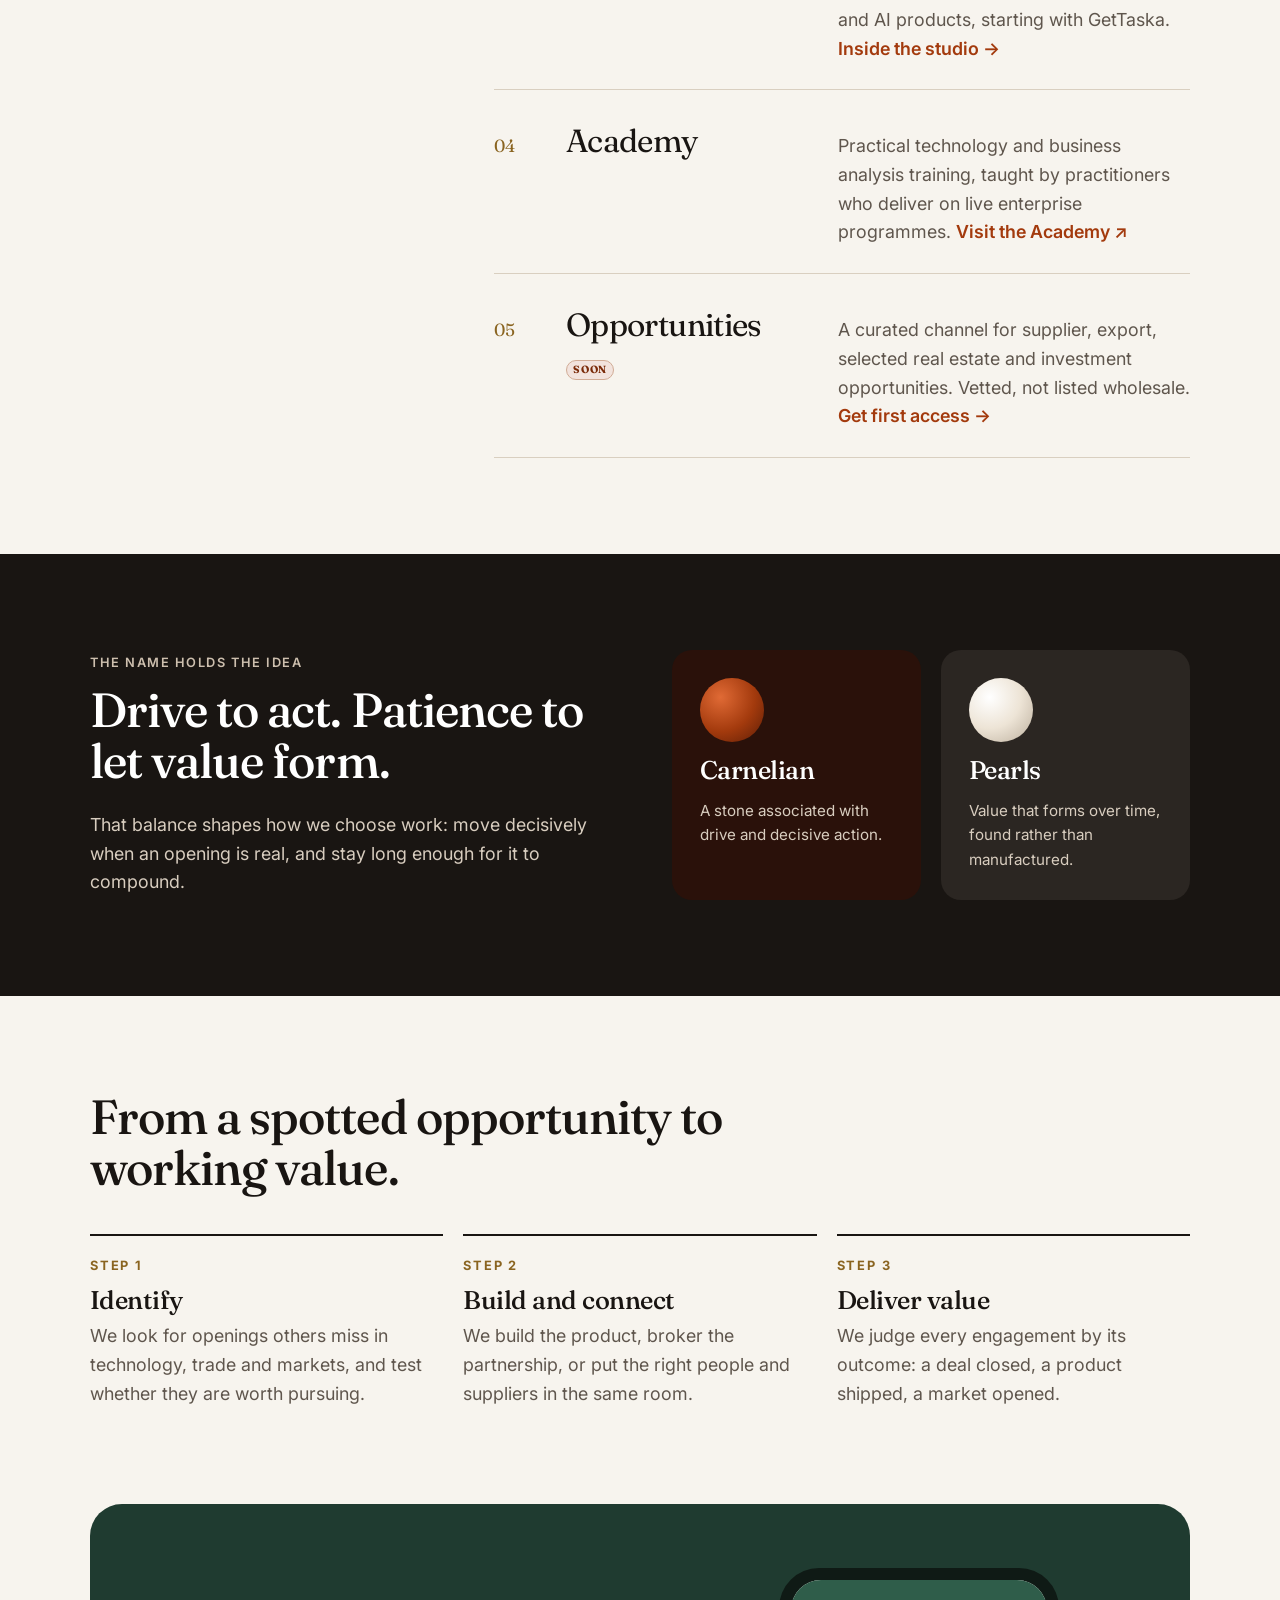
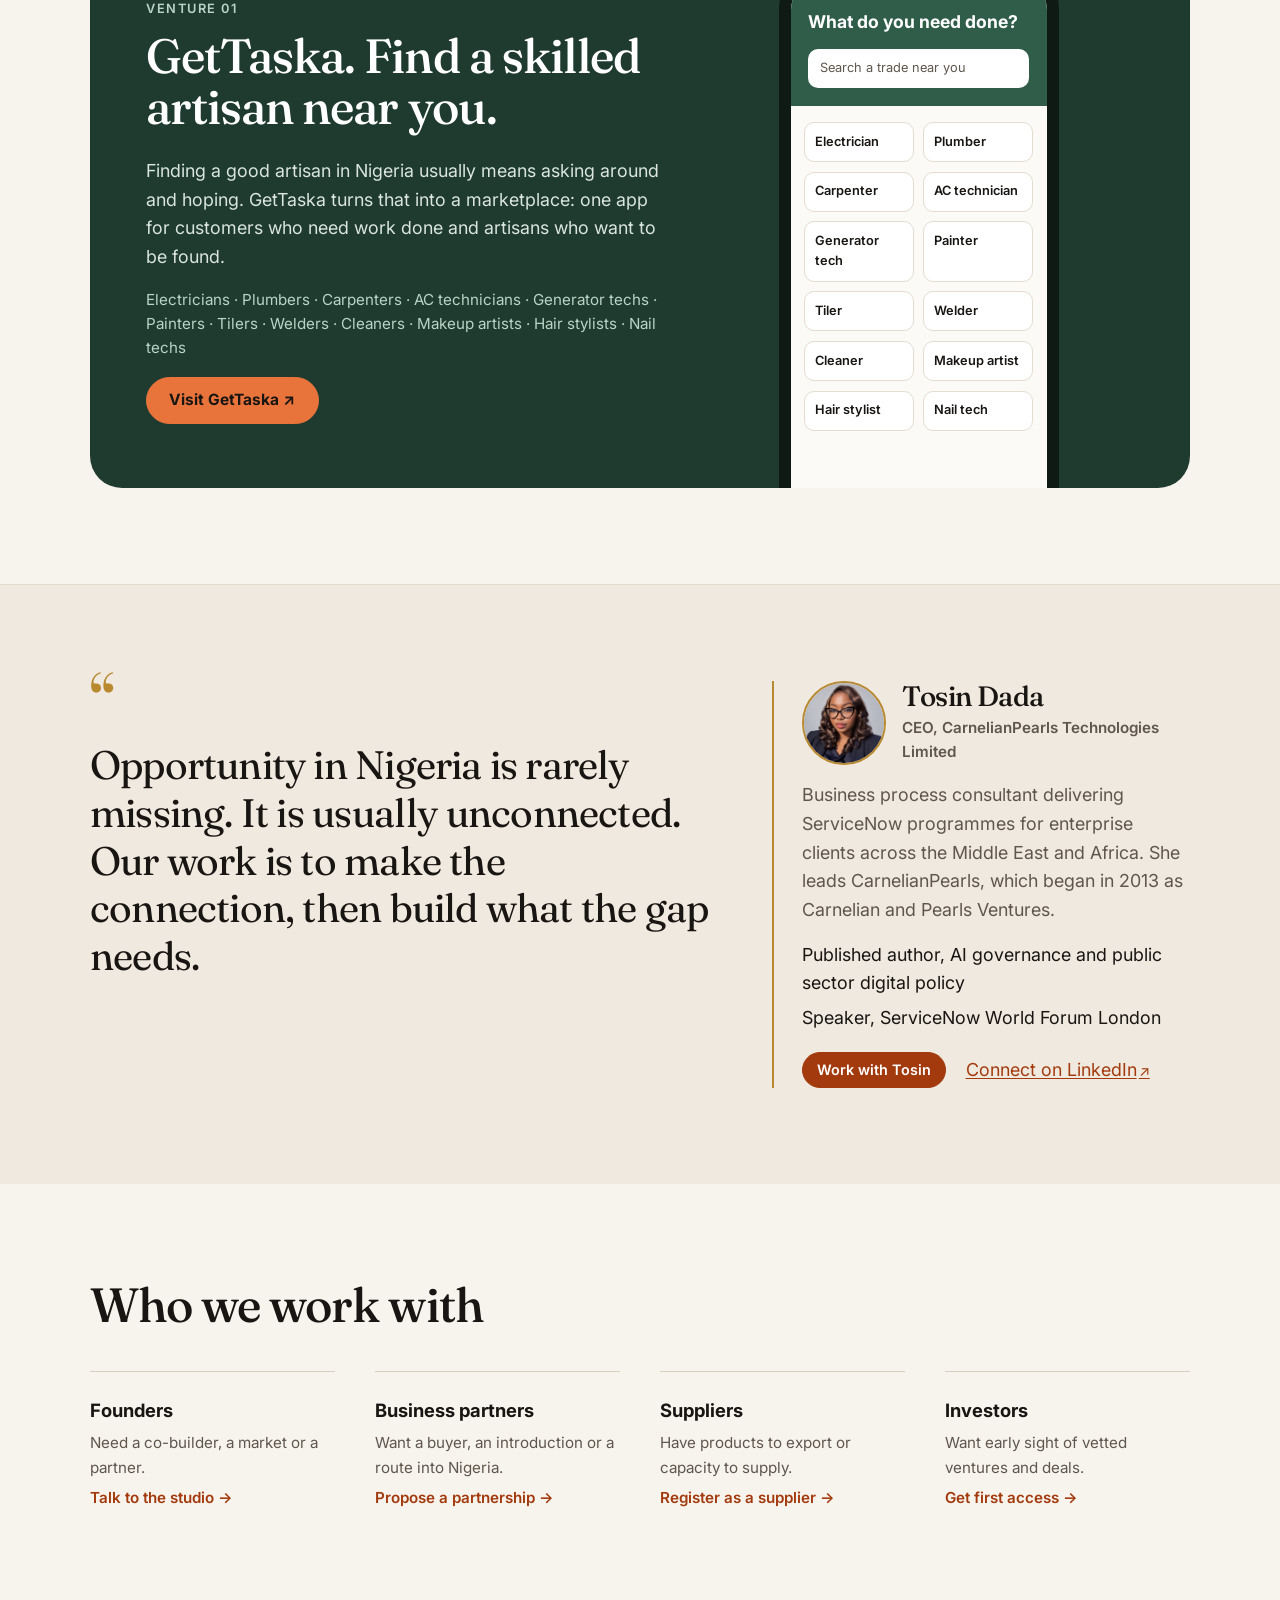
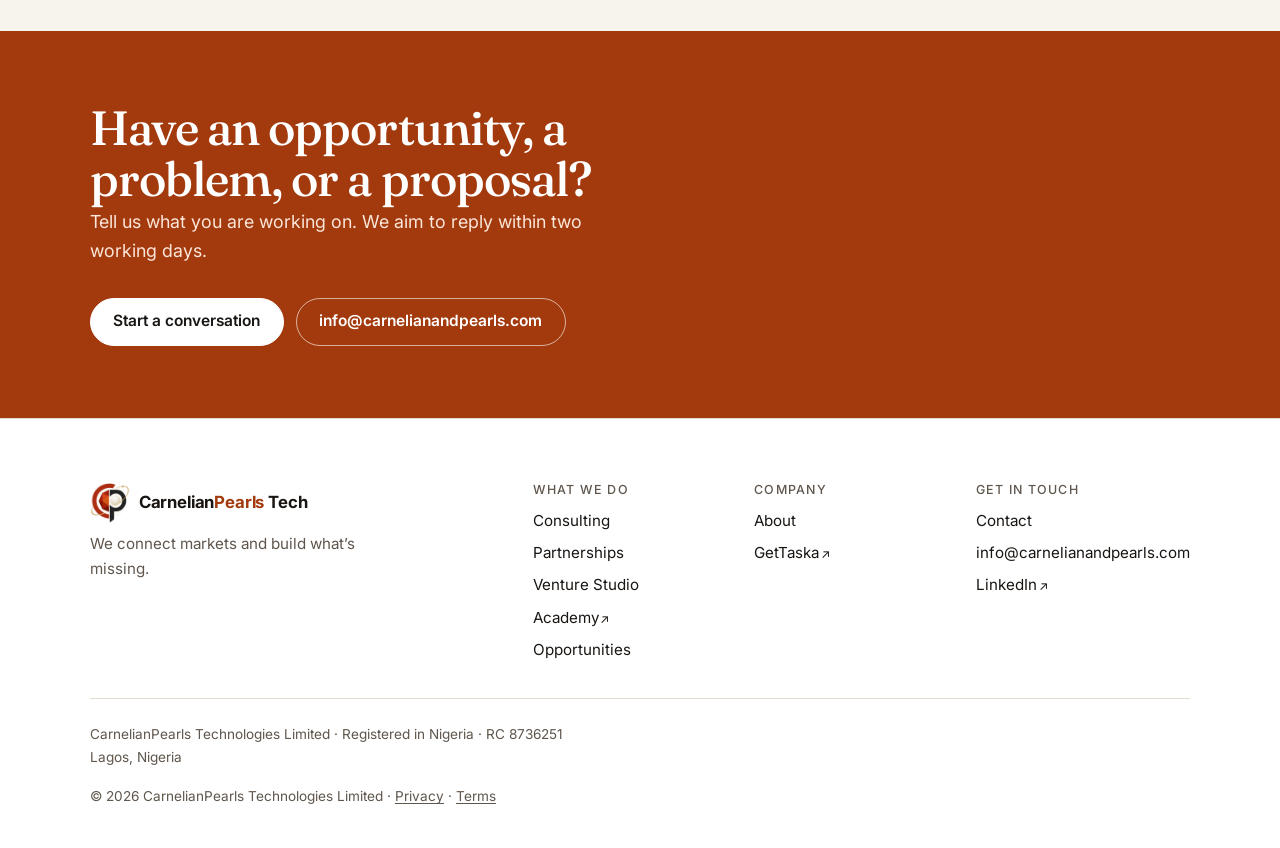
==== commit b78c4528: "State that CarnelianPearls is women-owned and women-led Ownership is 80% Tosin Dada and 20% her sist" ====
--- a/index.html
+++ b/index.html
@@ -104,7 +104,7 @@
     <section class="hero2" aria-labelledby="hero-heading">
       <div class="container hero2__grid">
         <div>
-          <p class="eyebrow hero2__kicker">Lagos, Nigeria &middot; Since 2013</p>
+          <p class="eyebrow hero2__kicker">Lagos, Nigeria &middot; Since 2013 &middot; Women-owned</p>
           <h1 id="hero-heading">We connect markets and build <em>what&rsquo;s missing.</em></h1>
           <p class="lead">A Nigerian technology and opportunities company, led by two-time ServiceNow MVP <a href="consulting/">Tosin Dada</a>. We deliver ServiceNow consulting, broker partnerships across borders, build our own products, and train the tech talent teams need.</p>
           <div class="btn-row">
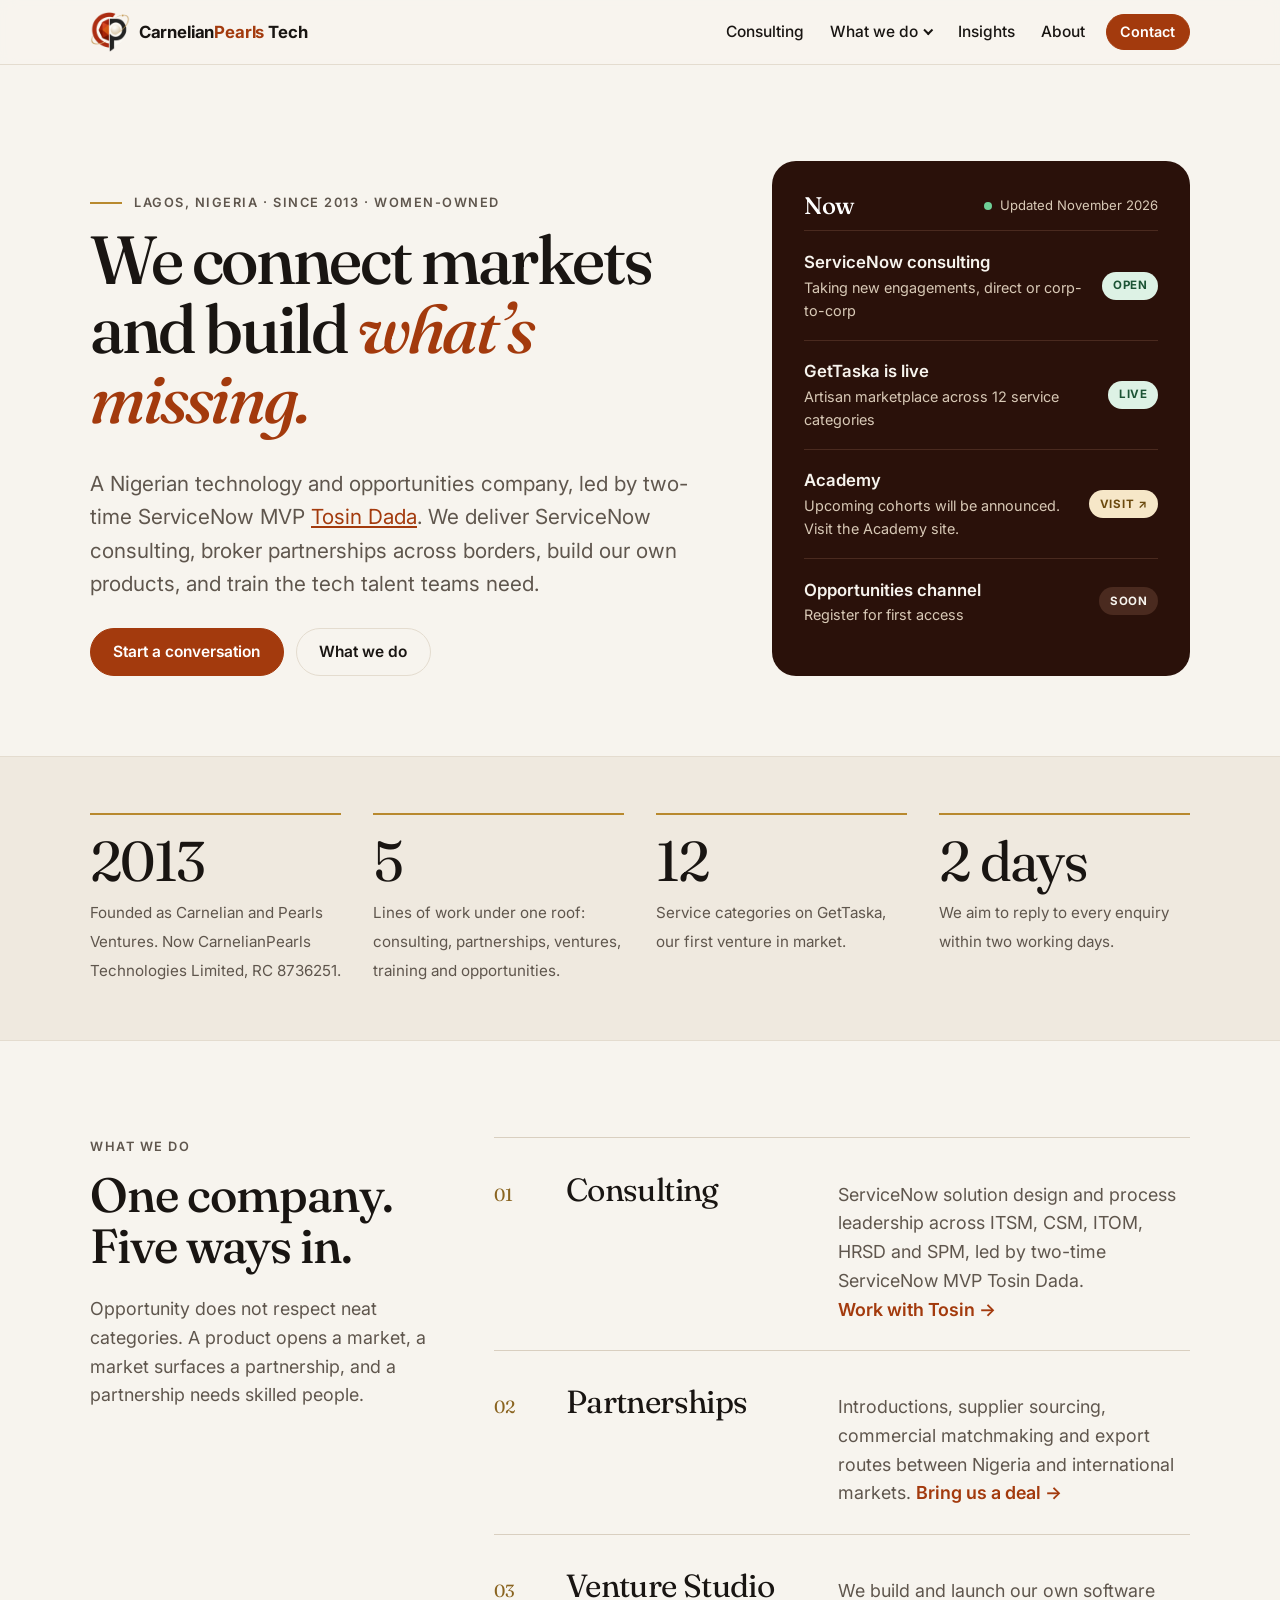
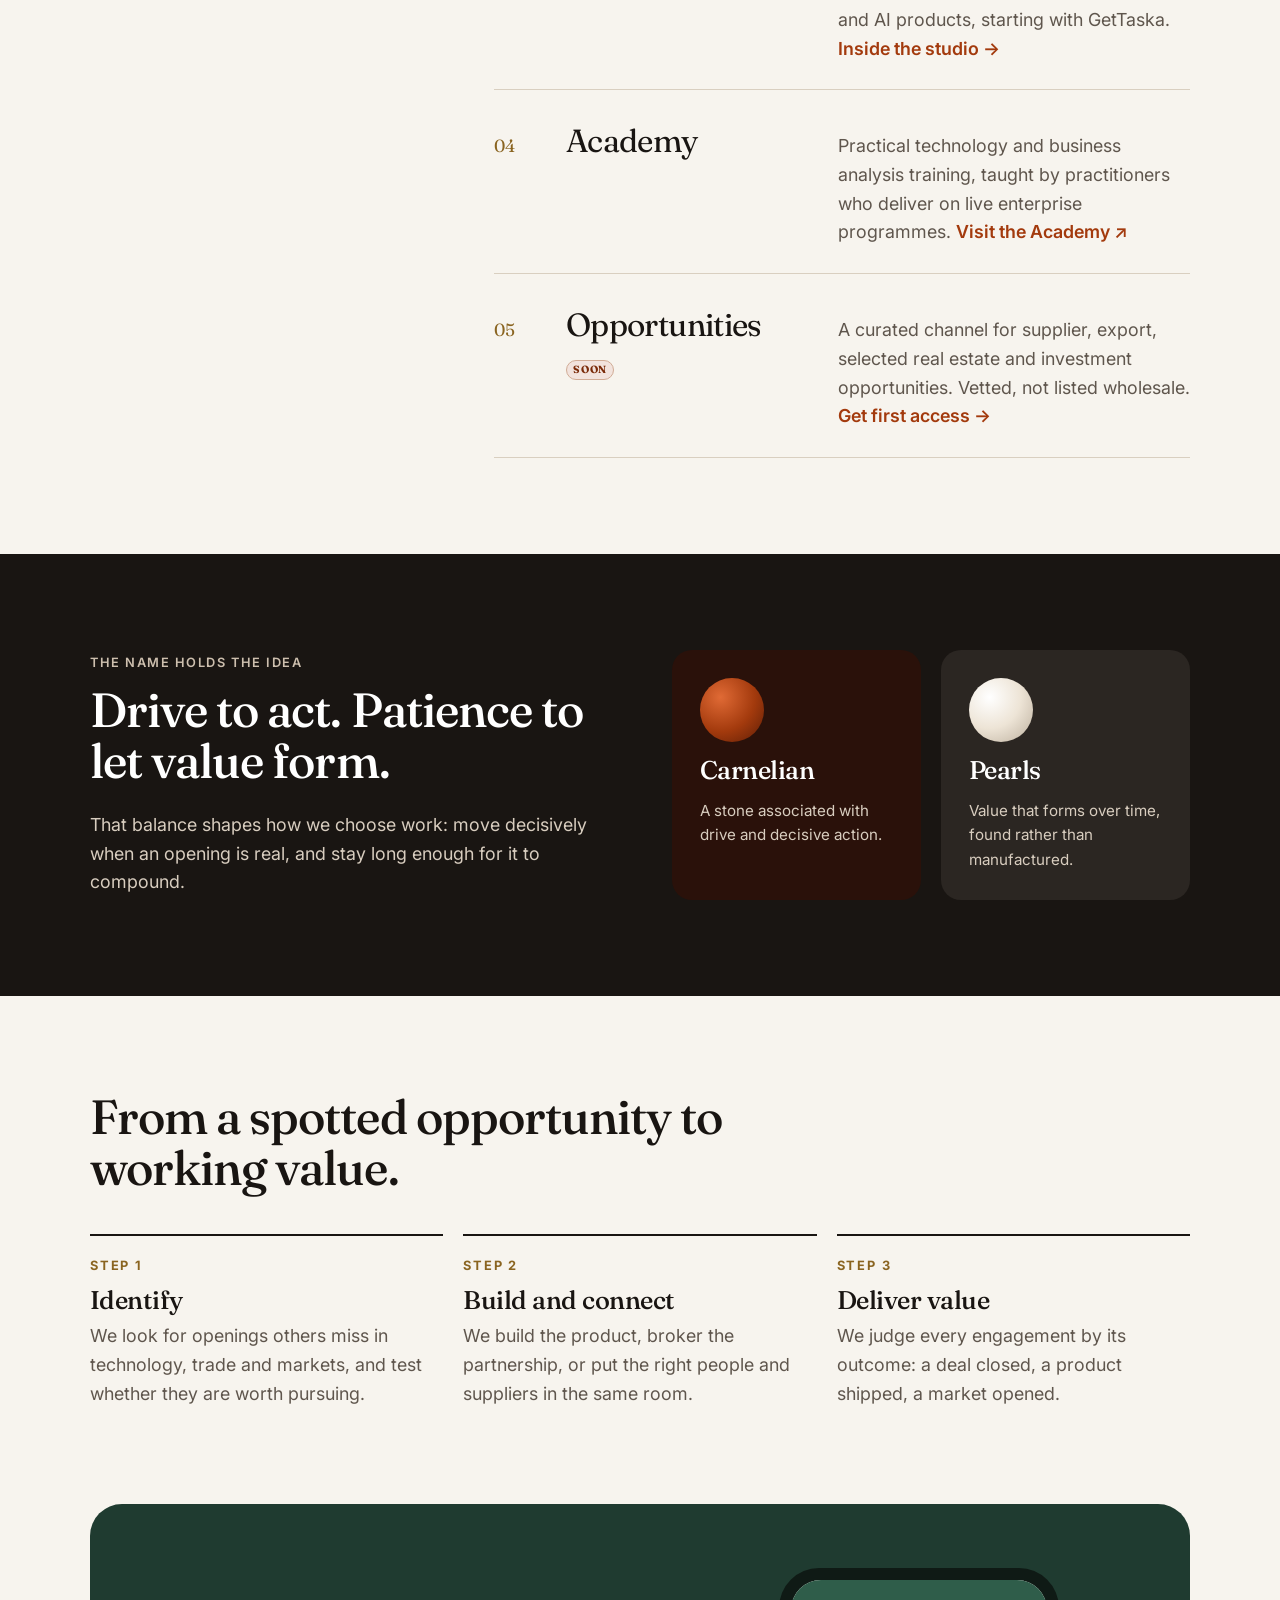
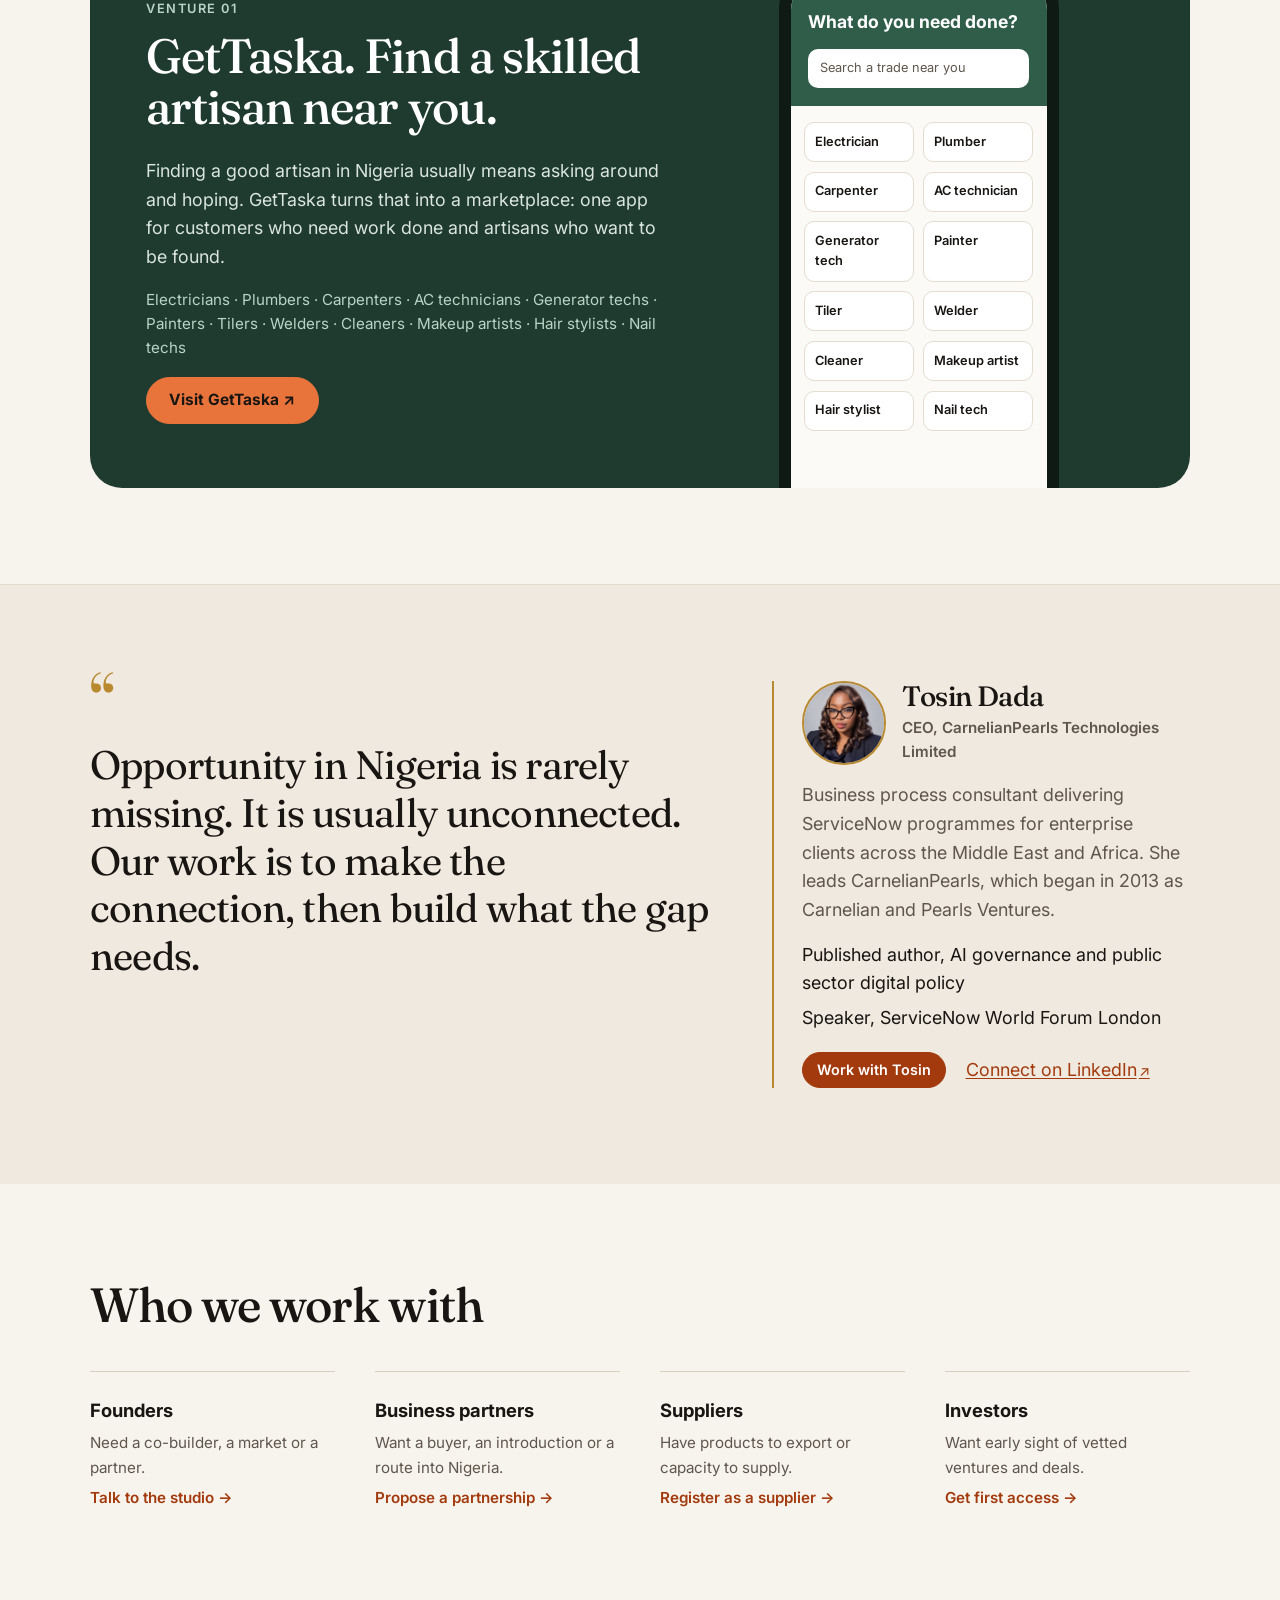
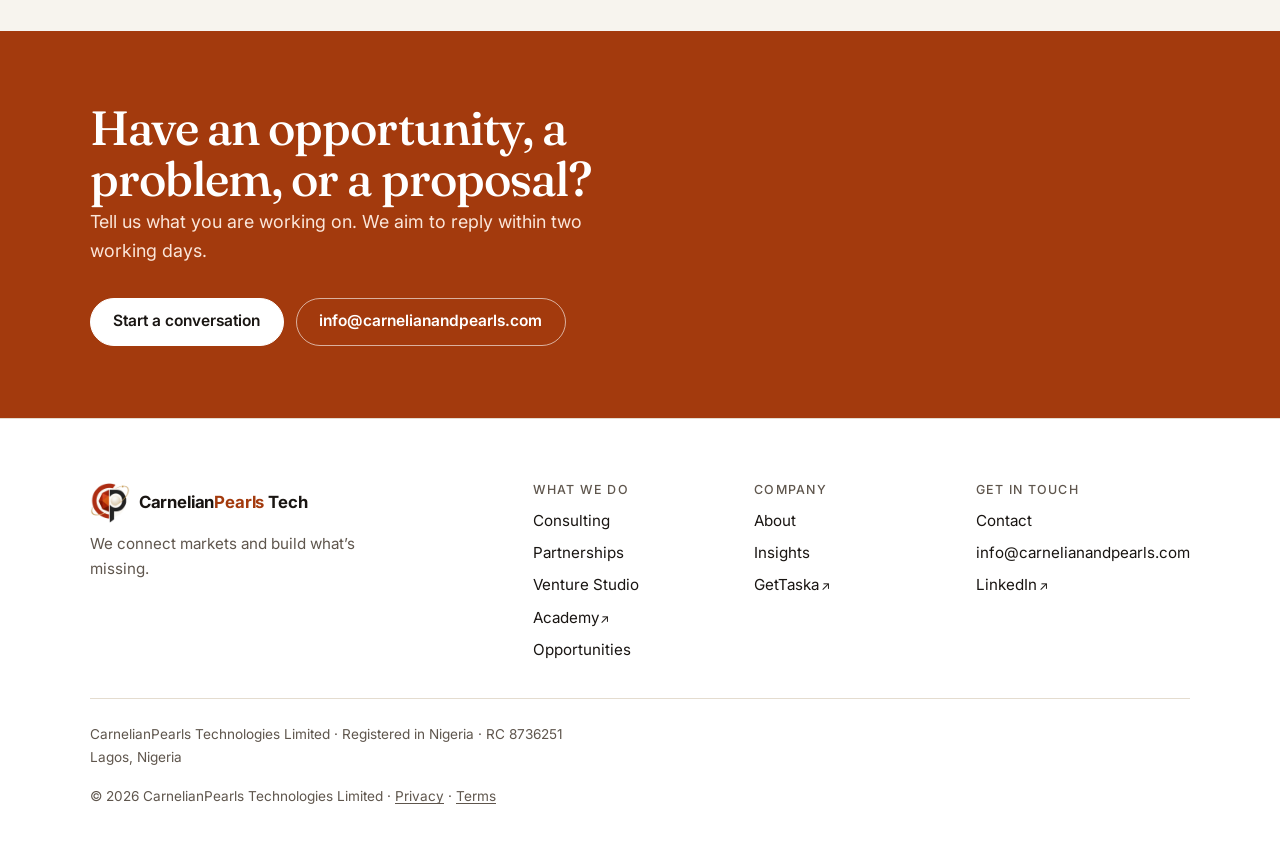
==== commit 730010db: "Launch Insights with two posts by Tosin Dada New /insights/ section on the site shell: an index plus" ====
--- a/index.html
+++ b/index.html
@@ -86,6 +86,7 @@
                 <li><a class="nav__link" href="opportunities/">Opportunities <span class="pill">Soon</span></a></li>
               </ul>
             </li>
+            <li><a class="nav__link" href="insights/">Insights</a></li>
             <li><a class="nav__link" href="about/">About</a></li>
           </ul>
         </nav>
@@ -354,6 +355,7 @@
             <h3>Company</h3>
             <ul>
               <li><a href="about/">About</a></li>
+              <li><a href="insights/">Insights</a></li>
               <li><a class="ext" href="https://gettaska.com" target="_blank" rel="noopener">GetTaska</a></li>
             </ul>
           </div>
--- a/assets/css/styles.css
+++ b/assets/css/styles.css
@@ -954,3 +954,26 @@
   .about-founder { flex-direction: column; gap: 1rem; }
   .about-founder__photo { width: 120px; height: 120px; margin-top: 0; }
 }
+
+/* ==========================================================================
+   23. Insights (index and articles)
+   ========================================================================== */
+.post-list { list-style: none; margin: 2.5rem 0 0; padding: 0; max-width: var(--maxw-text); }
+.post-list__item { border-top: 1px solid var(--line); }
+.post-list__item:last-child { border-bottom: 1px solid var(--line); }
+.post-list__item a { display: grid; gap: 0.35rem; padding: 1.5rem 0; color: var(--ink); text-decoration: none; }
+.post-list__meta { font-size: 0.85rem; color: var(--muted); }
+.post-list__title { font-family: var(--font-serif); font-size: clamp(1.3rem, 1.1rem + 0.8vw, 1.7rem); line-height: 1.2; }
+.post-list__summary { color: var(--muted); }
+.post-list__item a:hover .post-list__title { color: var(--carnelian); }
+
+.post .eyebrow a { color: inherit; text-decoration: none; }
+.post-meta { display: flex; align-items: center; gap: 0.75rem; margin: 0 0 1.5rem; font-size: 0.9rem; color: var(--muted); line-height: 1.4; }
+.post-meta a { color: var(--ink); font-weight: 600; text-decoration: none; }
+.post-meta__photo { width: 44px; height: 44px; border-radius: 50%; object-fit: cover; border: 1px solid var(--line); }
+.post h2 { margin-top: 2.25rem; }
+.post-cta { margin-top: 3rem; padding: 1.5rem; background: var(--pearl); border: 1px solid var(--line); border-radius: 16px; }
+.post-cta p { margin-top: 0; }
+
+/* Visible editing notes in unpublished drafts. Remove before publishing. */
+.draft-note { background: #FFF3C4; border-left: 4px solid #D9A400; padding: 0.75rem 1rem; font-size: 0.95rem; }
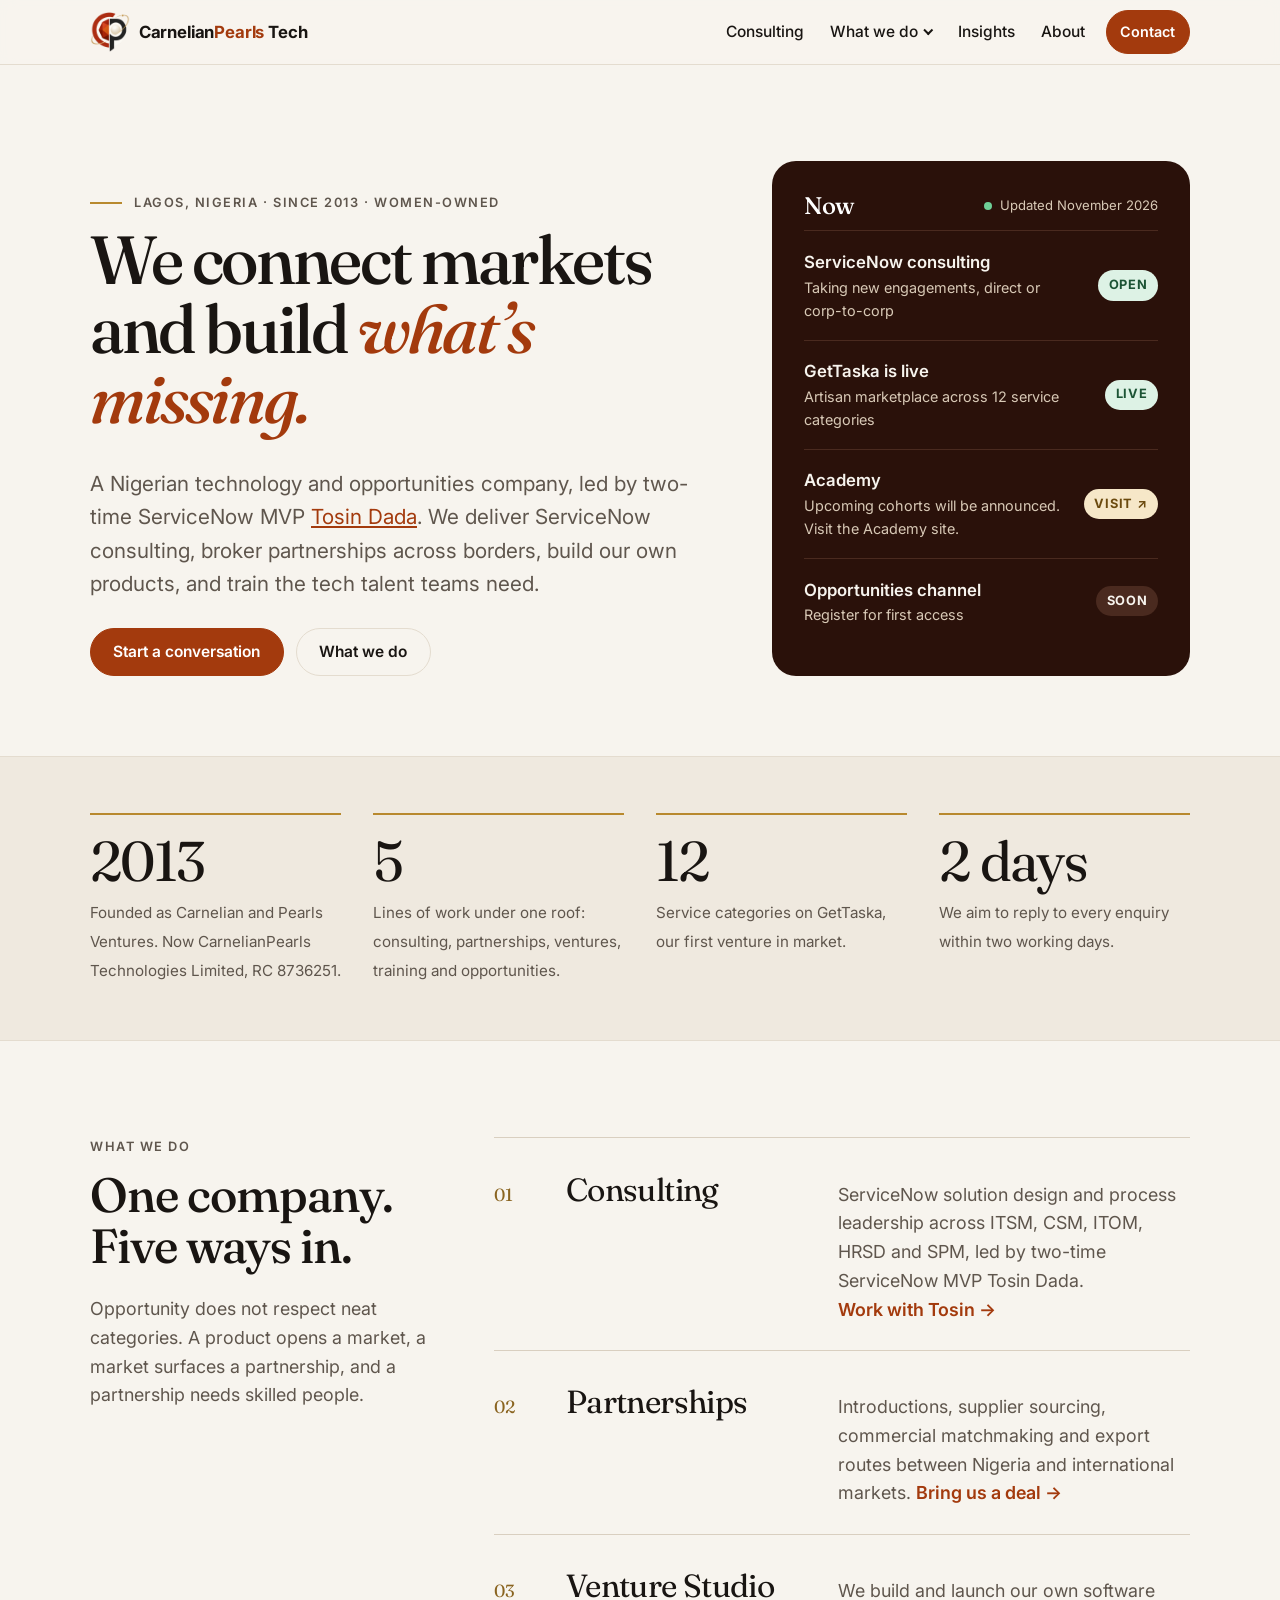
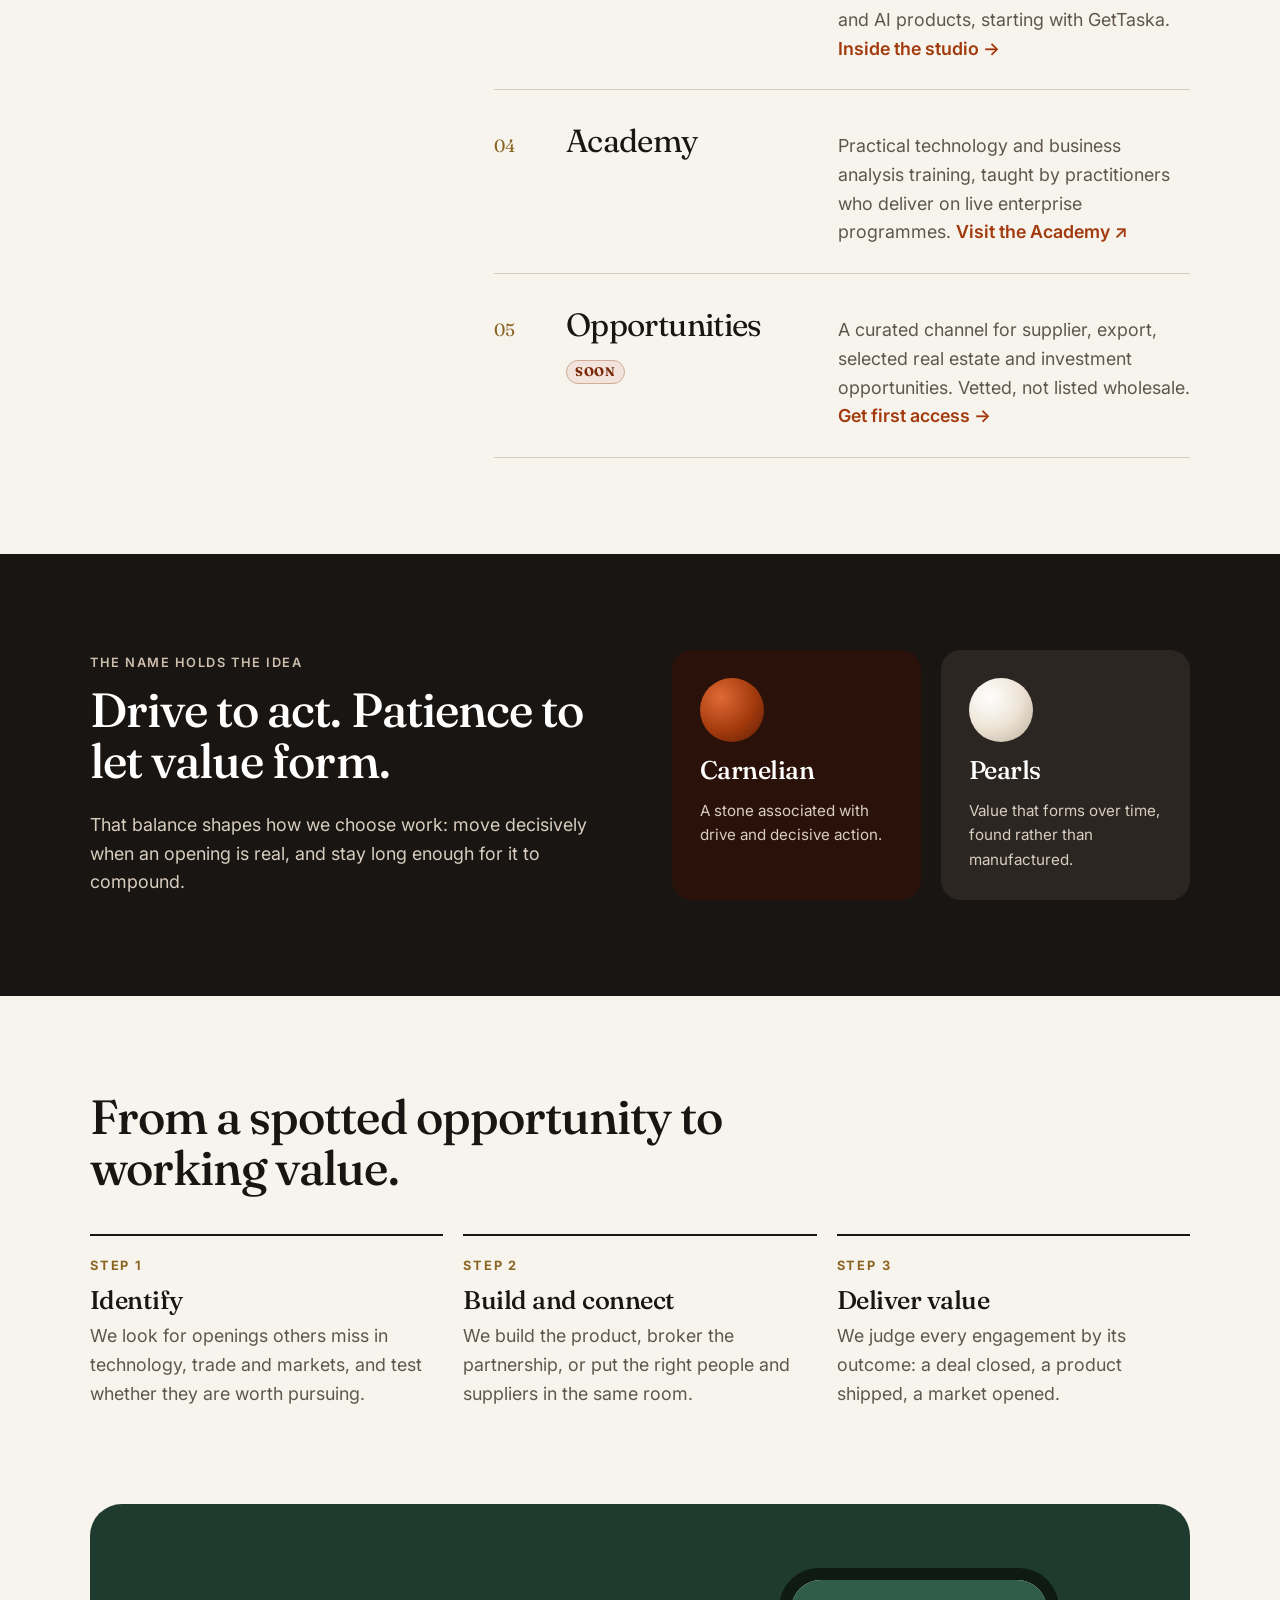
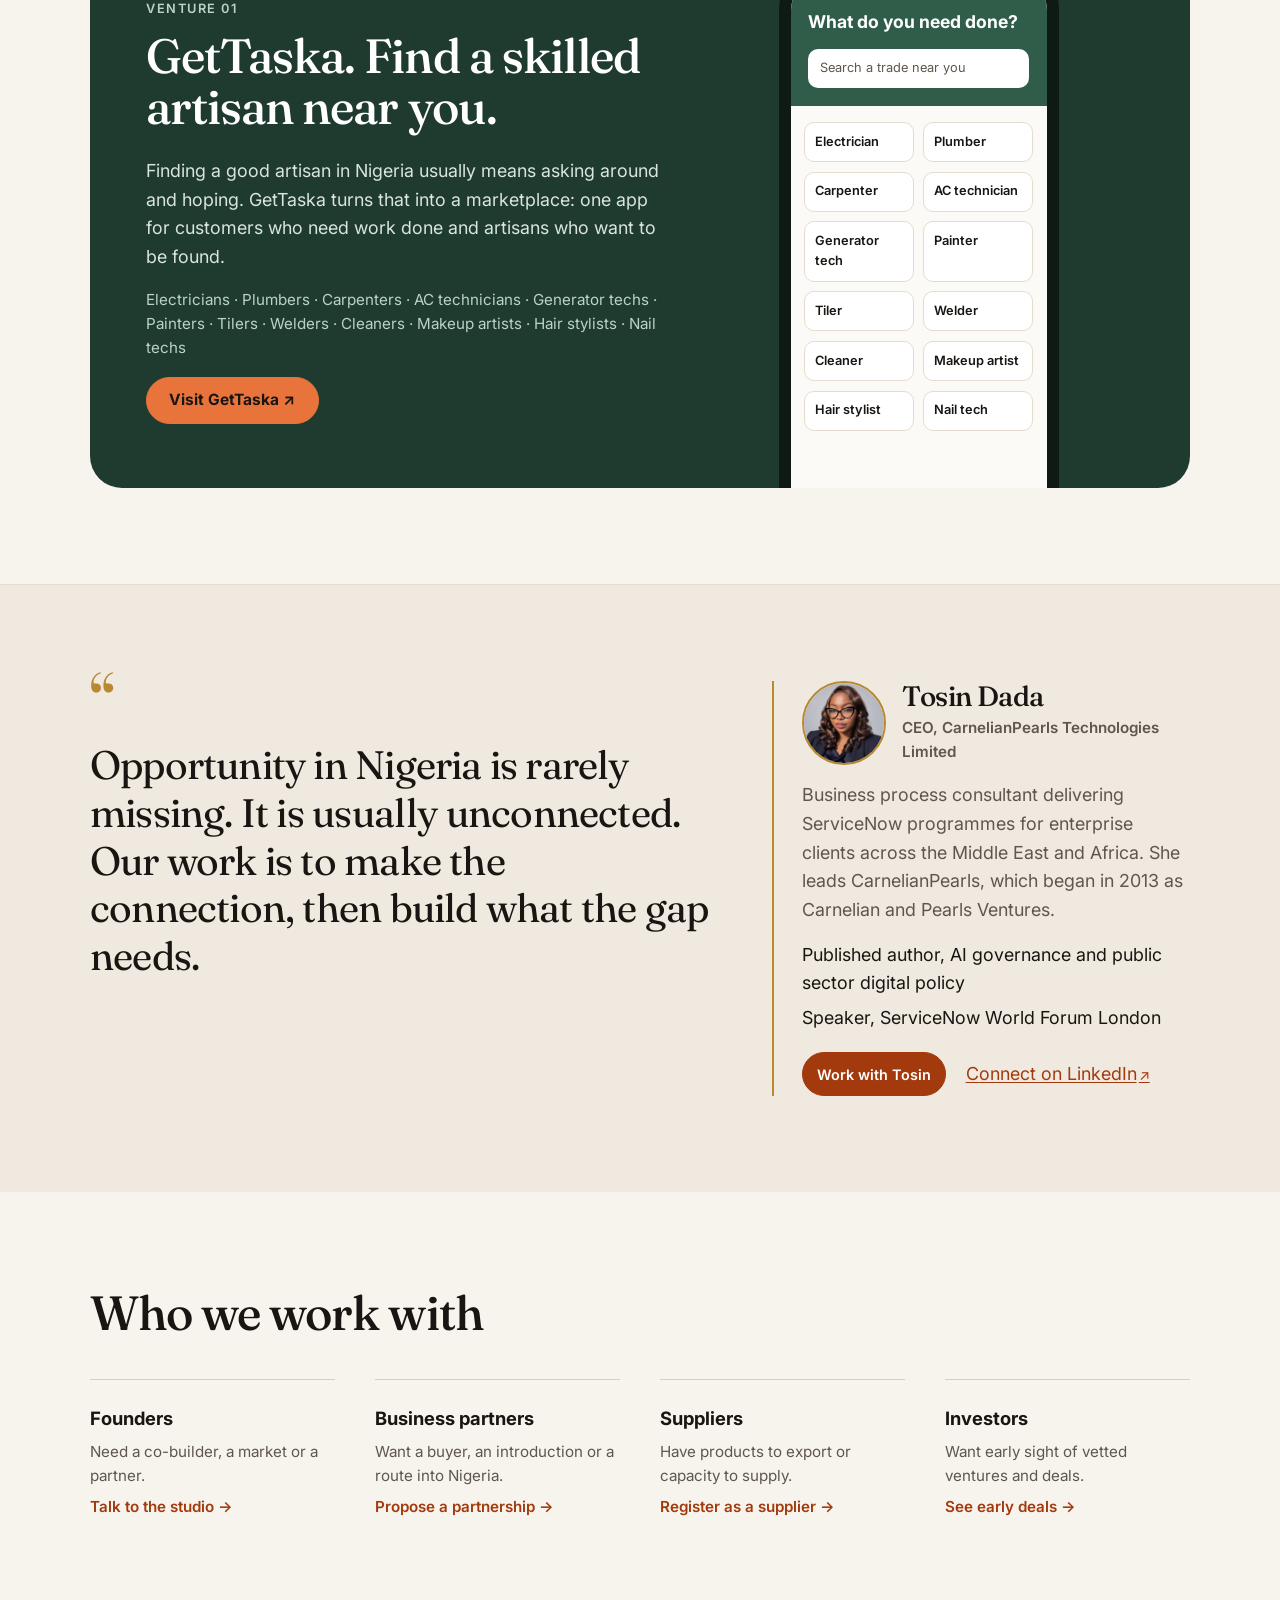
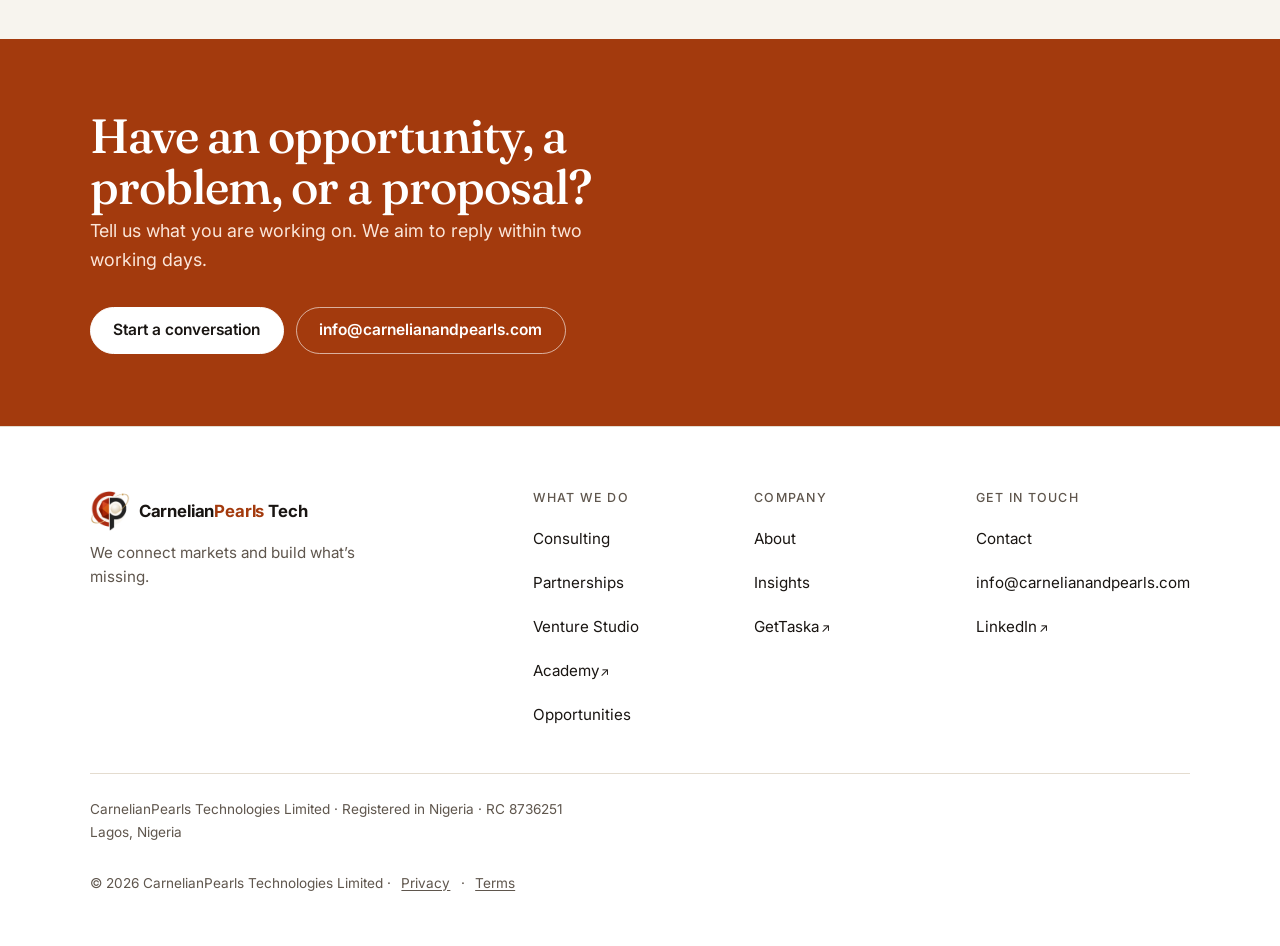
==== commit cb6f0b92: "UX polish: larger status pills, 44px touch targets, less repeated CTA copy Co-Authored-By: Claude So" ====
--- a/index.html
+++ b/index.html
@@ -308,7 +308,7 @@
           <li><a href="contact/"><span class="doors__name">Founders</span><span class="doors__desc">Need a co-builder, a market or a partner.</span><span class="doors__cta">Talk to the studio &rarr;</span></a></li>
           <li><a href="contact/"><span class="doors__name">Business partners</span><span class="doors__desc">Want a buyer, an introduction or a route into Nigeria.</span><span class="doors__cta">Propose a partnership &rarr;</span></a></li>
           <li><a href="contact/"><span class="doors__name">Suppliers</span><span class="doors__desc">Have products to export or capacity to supply.</span><span class="doors__cta">Register as a supplier &rarr;</span></a></li>
-          <li><a href="opportunities/"><span class="doors__name">Investors</span><span class="doors__desc">Want early sight of vetted ventures and deals.</span><span class="doors__cta">Get first access &rarr;</span></a></li>
+          <li><a href="opportunities/"><span class="doors__name">Investors</span><span class="doors__desc">Want early sight of vetted ventures and deals.</span><span class="doors__cta">See early deals &rarr;</span></a></li>
         </ul>
       </div>
     </section>
--- a/assets/css/styles.css
+++ b/assets/css/styles.css
@@ -200,6 +200,7 @@
   align-items: center;
   gap: 0.4rem;
   padding: 0.5rem 0.7rem;
+  min-height: 44px;
   border-radius: 8px;
   color: var(--ink);
   text-decoration: none;
@@ -211,14 +212,14 @@
 
 .pill {
   display: inline-block;
-  font-size: 0.65rem;
+  font-size: 0.78rem;
   font-weight: 700;
-  letter-spacing: 0.06em;
+  letter-spacing: 0.05em;
   text-transform: uppercase;
   color: var(--carnelian-dark);
   background: color-mix(in srgb, var(--carnelian) 14%, var(--surface));
   border: 1px solid color-mix(in srgb, var(--carnelian) 30%, var(--line));
-  padding: 0.1rem 0.4rem;
+  padding: 0.15rem 0.5rem;
   border-radius: 999px;
   line-height: 1.4;
 }
@@ -279,7 +280,7 @@
 .btn--primary:hover { background: var(--carnelian-dark); border-color: var(--carnelian-dark); color: #fff; }
 .btn--secondary { background: transparent; color: var(--ink); border-color: var(--line); }
 .btn--secondary:hover { border-color: var(--carnelian); color: var(--carnelian-dark); background: var(--surface); }
-.btn--small { padding: 0.5rem 0.85rem; font-size: 0.9rem; }
+.btn--small { padding: 0.5rem 0.85rem; font-size: 0.9rem; min-height: 44px; }
 .btn--block { width: 100%; }
 
 .btn-row { display: flex; flex-wrap: wrap; gap: 0.75rem; }
@@ -499,8 +500,8 @@
   color: var(--muted);
   margin: 0 0 0.75rem;
 }
-.footer__col ul { list-style: none; margin: 0; padding: 0; display: grid; gap: 0.5rem; }
-.footer__col a { color: var(--ink); text-decoration: none; }
+.footer__col ul { list-style: none; margin: 0; padding: 0; display: grid; gap: 0; }
+.footer__col a { color: var(--ink); text-decoration: none; display: inline-flex; align-items: center; min-height: 44px; }
 .footer__col a:hover { color: var(--carnelian-dark); text-decoration: underline; }
 .footer__legal {
   margin-top: 2.25rem;
@@ -510,7 +511,7 @@
   font-size: 0.85rem;
   line-height: 1.7;
 }
-.footer__legal a { color: var(--muted); }
+.footer__legal a { color: var(--muted); display: inline-block; padding: 0.7rem 0.4rem; }
 .footer__legal a:hover { color: var(--carnelian-dark); }
 .ext::after { content: "\2197"; font-size: 0.8em; margin-left: 0.15em; }
 
@@ -702,7 +703,7 @@
 .now__name { display: block; font-weight: 600; font-size: 1.05rem; }
 .now__meta { display: block; font-size: 0.9rem; color: #D8C9B6; }
 .tag {
-  flex: 0 0 auto; font-size: 0.72rem; font-weight: 700; letter-spacing: 0.06em; text-transform: uppercase;
+  flex: 0 0 auto; font-size: 0.8rem; font-weight: 700; letter-spacing: 0.06em; text-transform: uppercase;
   border-radius: 999px; padding: 0.3rem 0.65rem; white-space: nowrap;
 }
 .tag--live { background: #DDF2E5; color: #1C5435; }
